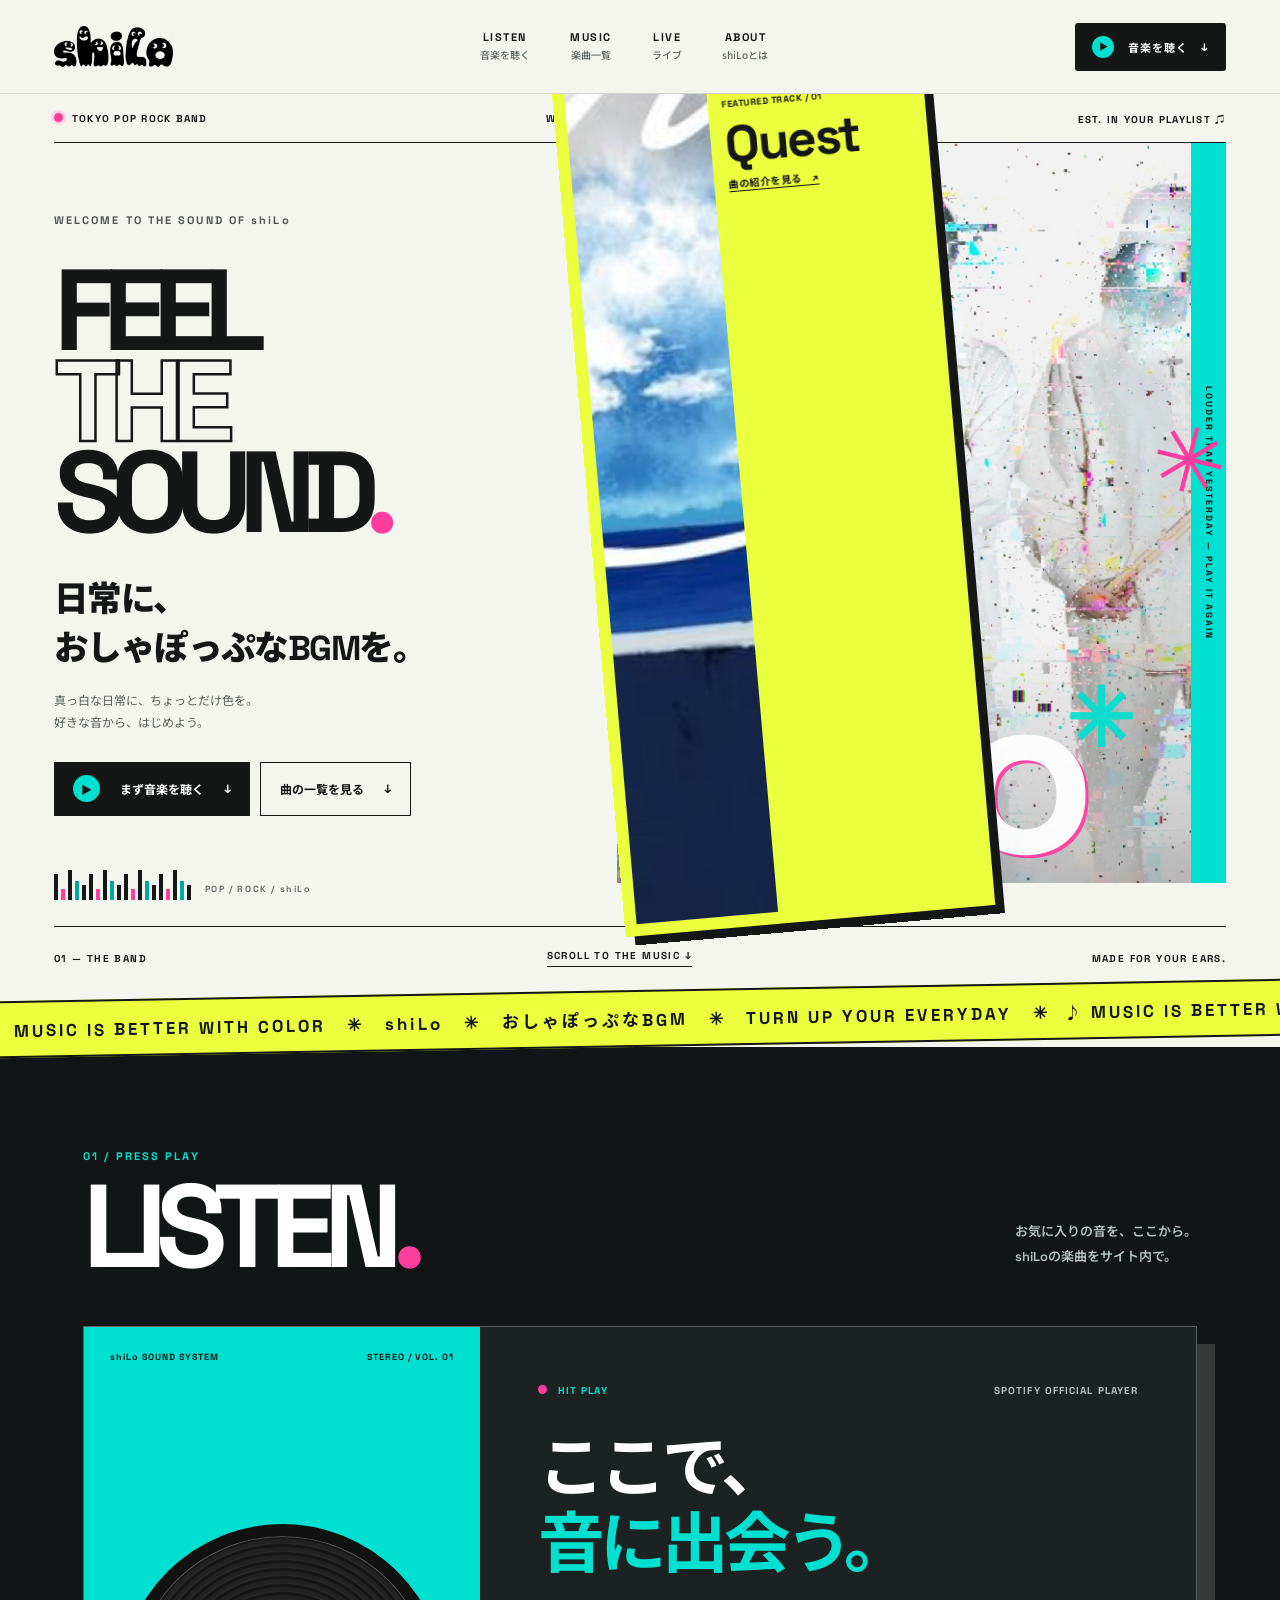
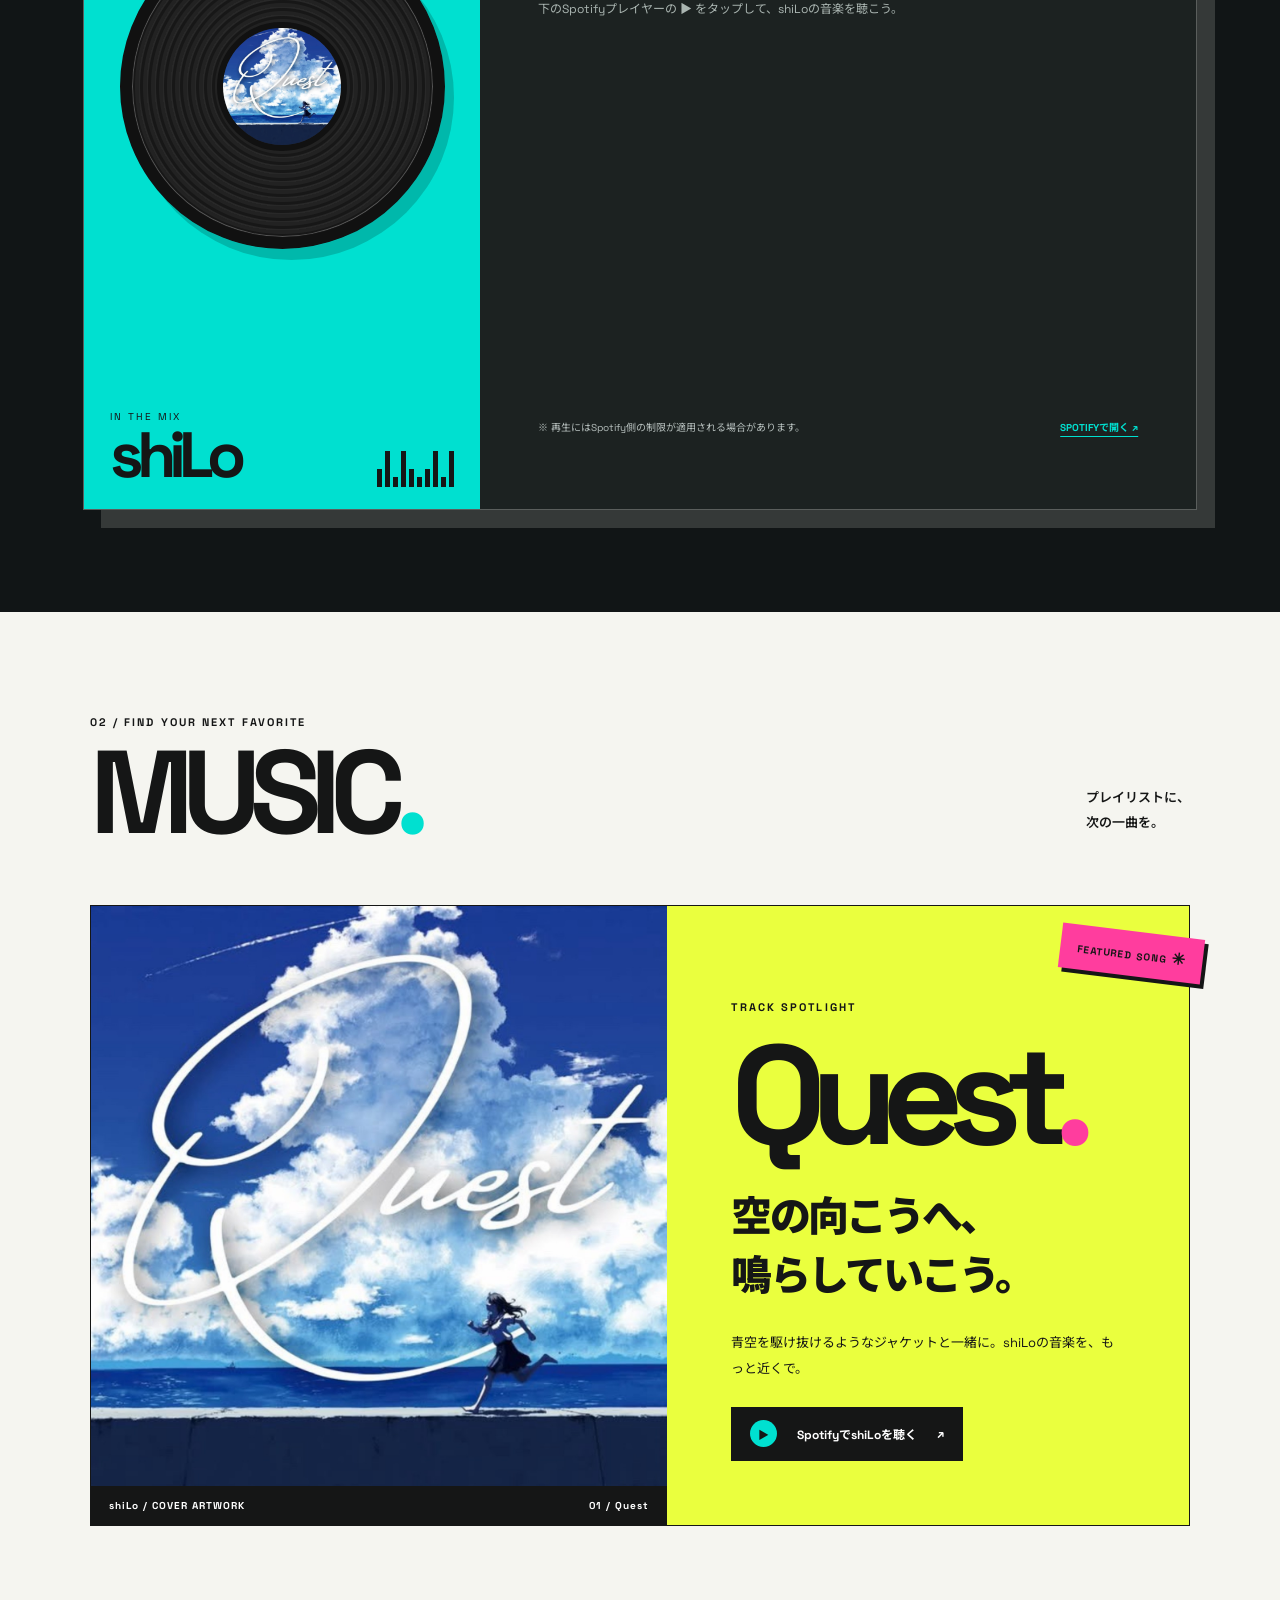
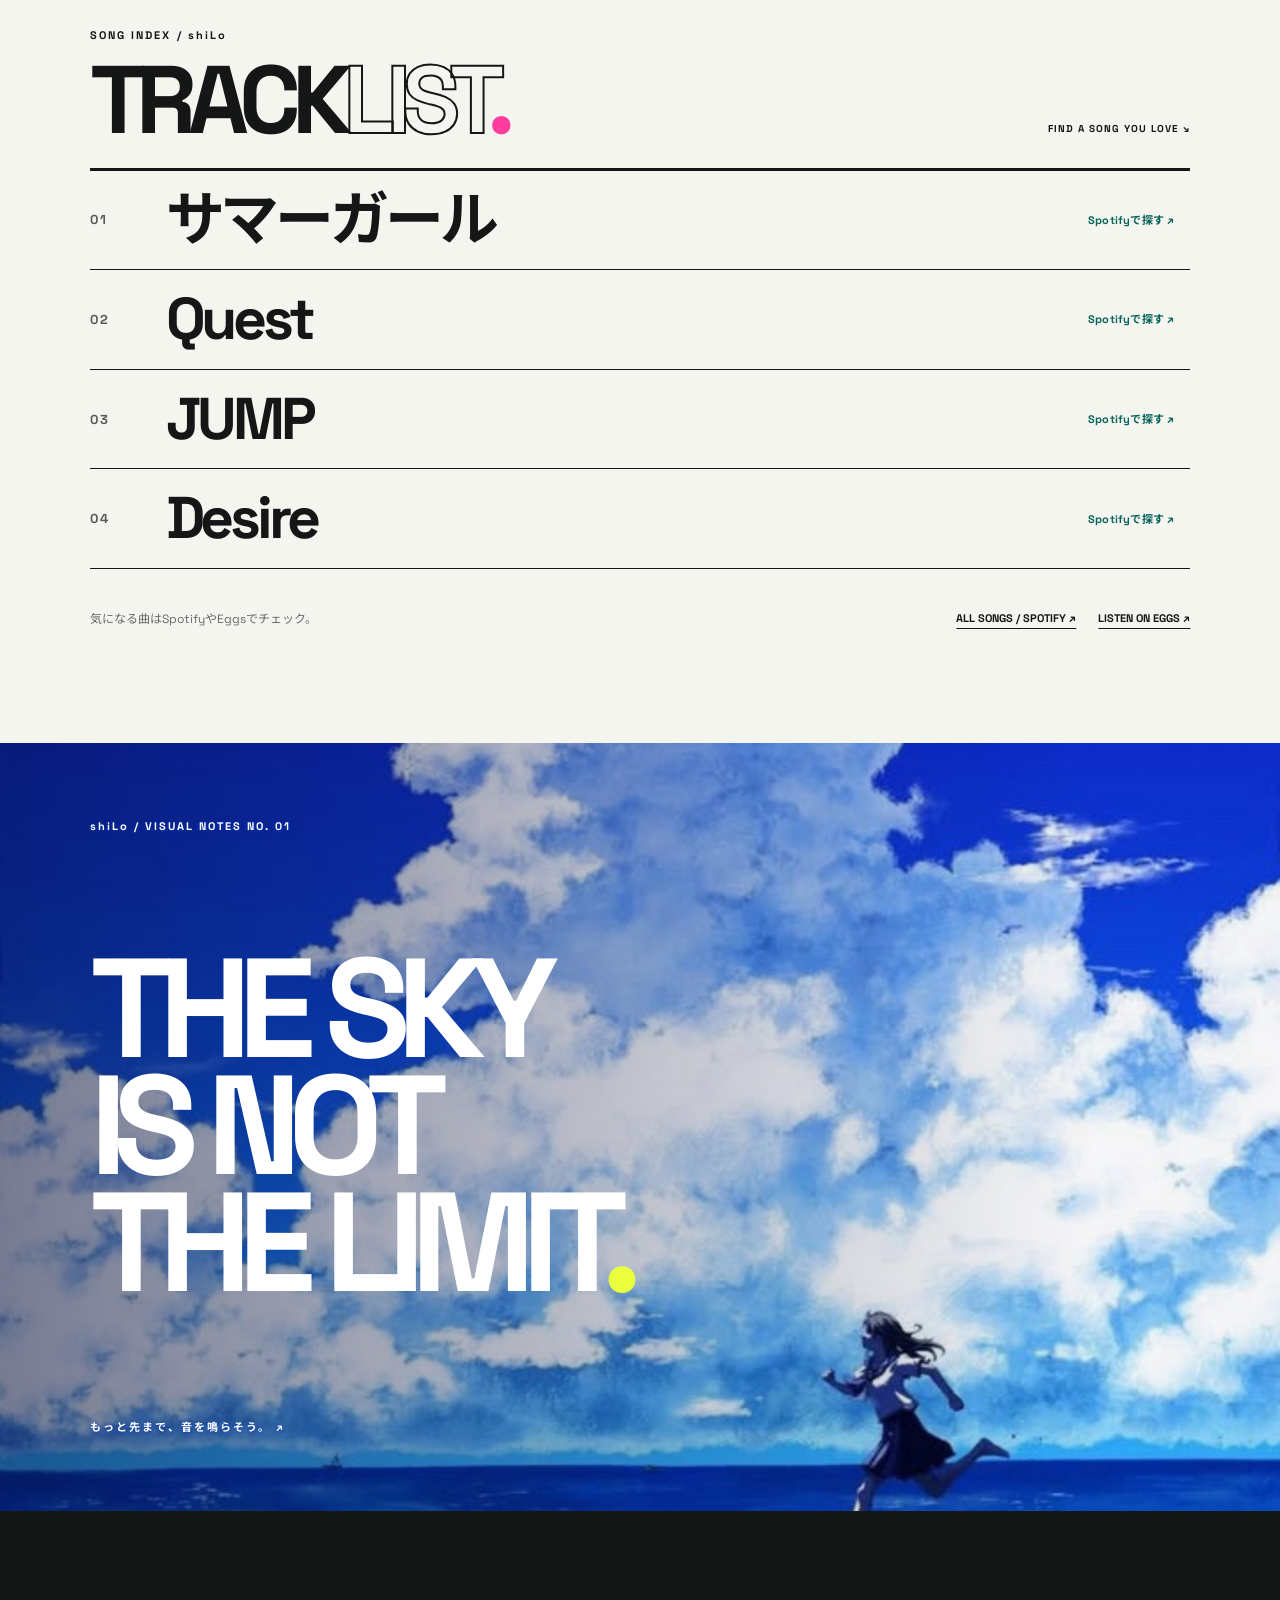
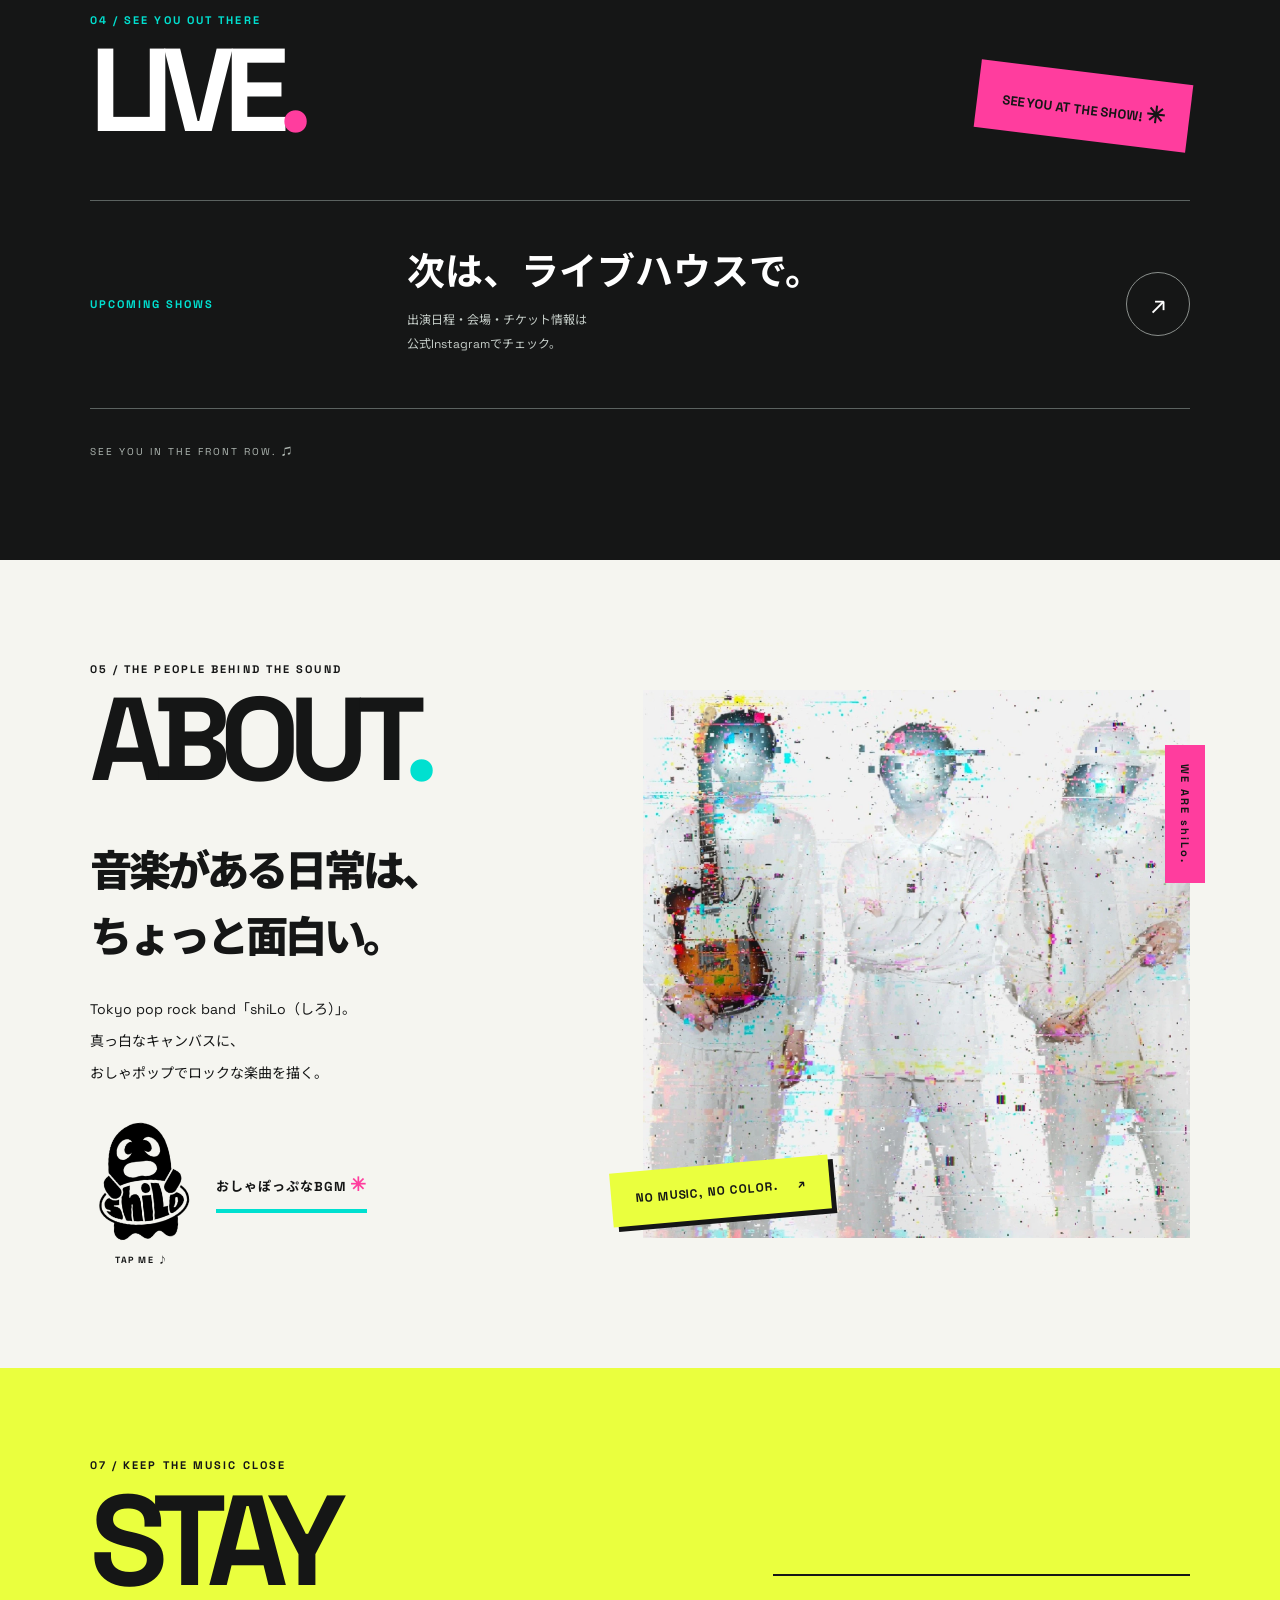
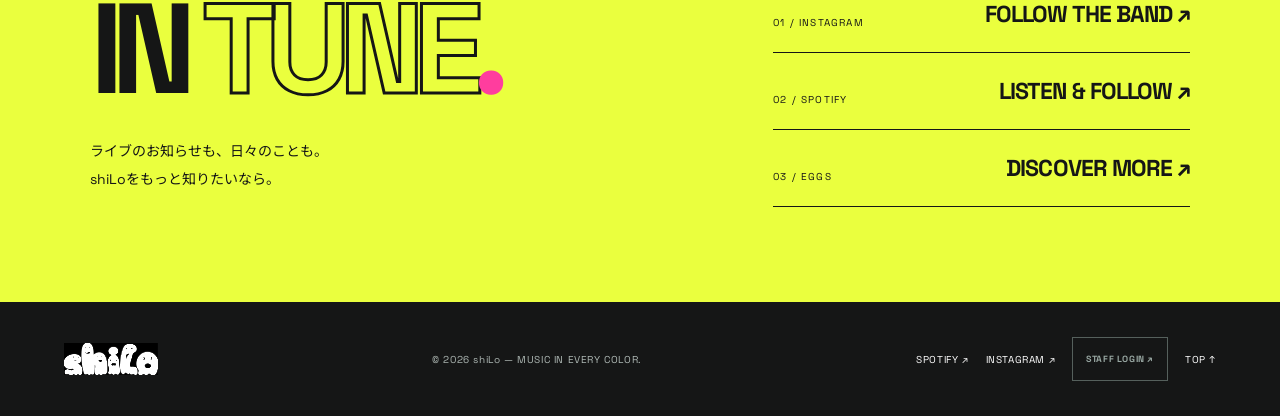
==== index.html @ 3aa1b83d "Make shiLo mobile homepage navigation clear and fix overlapping Quest card" ====
<!doctype html>
<html lang="ja">
<head>
<meta charset="utf-8">
<meta name="viewport" content="width=device-width,initial-scale=1">
<meta name="theme-color" content="#f5f5f0">
<meta name="description" content="東京発ポップロックバンド shiLo（しろ）。『Quest』をはじめとする楽曲をSpotifyで聴く。ライブ情報、バンドプロフィール。日常に、おしゃぽっぷなBGMを。">
<title>shiLo | LISTEN TO THE COLOR.</title>
<link rel="preconnect" href="https://fonts.googleapis.com">
<link rel="preconnect" href="https://fonts.gstatic.com" crossorigin>
<link rel="stylesheet" href="./style.css?v=20261013-tapfix">
<link rel="stylesheet" href="./dynamic.css">
</head>
<body>
<a class="skip" href="#main">本文へスキップ</a>
<header class="site-header" id="top">
  <a class="wordmark" href="#top" aria-label="shiLo ホーム"><img src="./assets/shilo-logo.jpg" alt="shiLo" width="1536" height="520"></a>
  <nav aria-label="メインメニュー">
    <a href="#listen"><span>LISTEN</span><small>音楽を聴く</small></a>
    <a href="#music"><span>MUSIC</span><small>楽曲一覧</small></a>
    <a href="#live"><span>LIVE</span><small>ライブ</small></a>
    <a href="#about"><span>ABOUT</span><small>shiLoとは</small></a>
  </nav>
  <a class="header-play" href="#listen" aria-label="音楽を聴くエリアへ移動"><span aria-hidden="true">▶</span><span>音楽を聴く</span><span aria-hidden="true">↓</span></a>
</header>

<main id="main">
<section class="hero" aria-labelledby="hero-title">
  <div class="hero-meta"><span><span class="signal-dot" aria-hidden="true"></span>TOKYO POP ROCK BAND</span><span>WHITE SPACE / COLORFUL SOUND</span><span>EST. IN YOUR PLAYLIST ♫</span></div>
  <div class="hero-grid">
    <div class="hero-copy">
      <p class="eyebrow">WELCOME TO THE SOUND OF shiLo</p>
      <h1 id="hero-title" class="hero-title">FEEL<br><span>THE</span><br>SOUND<span class="hot-dot">.</span></h1>
      <p class="hero-jp" id="hero-tagline">日常に、<br>おしゃぽっぷなBGMを。</p>
      <p class="hero-sub">真っ白な日常に、ちょっとだけ色を。<br>好きな音から、はじめよう。</p>
      <div class="hero-buttons">
        <a class="action action-dark" href="#listen"><span class="action-icon" aria-hidden="true">▶</span><span>まず音楽を聴く</span><span aria-hidden="true">↓</span></a>
        <a class="action action-outline" href="#music"><span>曲の一覧を見る</span><span aria-hidden="true">↓</span></a>
      </div>
      <div class="hero-eq" aria-hidden="true"><span class="eq-bars"><i></i><i></i><i></i><i></i><i></i><i></i><i></i><i></i><i></i><i></i><i></i><i></i><i></i><i></i><i></i><i></i><i></i><i></i><i></i><i></i></span><span class="eq-label">POP / ROCK / shiLo</span></div>
    </div>
    <div class="hero-visual">
      <div class="hero-portrait">
        <img src="./assets/artist.webp" alt="shiLoのアーティスト写真。白い衣装にカラフルなグリッチが重なる" fetchpriority="high">
        <div class="portrait-top" aria-hidden="true">TURN UP YOUR EVERYDAY ↗</div>
        <div class="portrait-type" aria-hidden="true">shiLo<span>✳</span></div>
      </div>
      <a class="hero-feature" href="#music" aria-label="注目曲 Quest の紹介へ">
        <img src="./assets/quest-cover.jpg" alt="" width="1536" height="1536">
        <span class="hero-feature-copy"><small>FEATURED TRACK / 01</small><strong>Quest</strong><small class="feature-action">曲の紹介を見る　↗</small></span>
      </a>
      <span class="hero-side-label" aria-hidden="true">LOUDER THAN YESTERDAY — PLAY IT AGAIN</span>
      <div class="hero-star" aria-hidden="true">✳</div>
    </div>
  </div>
  <div class="hero-footer"><span>01 — THE BAND</span><a href="#listen">SCROLL TO THE MUSIC <span aria-hidden="true">↓</span></a><span>MADE FOR YOUR EARS.</span></div>
</section>

<div class="ticker" aria-hidden="true"><div class="ticker-track"><span>♪ MUSIC IS BETTER WITH COLOR &nbsp; ✳ &nbsp; shiLo &nbsp; ✳ &nbsp; おしゃぽっぷなBGM &nbsp; ✳ &nbsp; TURN UP YOUR EVERYDAY &nbsp; ✳ &nbsp;</span><span>♪ MUSIC IS BETTER WITH COLOR &nbsp; ✳ &nbsp; shiLo &nbsp; ✳ &nbsp; おしゃぽっぷなBGM &nbsp; ✳ &nbsp; TURN UP YOUR EVERYDAY &nbsp; ✳ &nbsp;</span></div></div>

<section id="listen" class="listen-section" aria-labelledby="listen-title">
  <div class="section-lead listen-lead">
    <div><p class="eyebrow light">01 / PRESS PLAY</p><h2 id="listen-title">LISTEN<span class="pink">.</span></h2></div>
    <p>お気に入りの音を、ここから。<br>shiLoの楽曲をサイト内で。</p>
  </div>
  <div class="player-stage">
    <div class="player-deck">
      <div class="deck-top"><span>shiLo SOUND SYSTEM</span><span>STEREO / VOL. 01</span></div>
      <div class="record-wrap" aria-hidden="true"><div class="record"><div class="record-center"><img src="./assets/quest-cover.jpg" alt=""></div></div></div>
      <div class="deck-bottom"><div><small>IN THE MIX</small><strong>shiLo</strong></div><span class="sound-bars" aria-hidden="true"><i></i><i></i><i></i><i></i><i></i><i></i><i></i><i></i><i></i><i></i></span></div>
    </div>
    <div class="player-main">
      <div class="player-topline"><span class="on-air"><span aria-hidden="true"></span> HIT PLAY</span><span>SPOTIFY OFFICIAL PLAYER</span></div>
      <h3>ここで、<br><em>音に出会う。</em></h3>
      <p>下のSpotifyプレイヤーの ▶ をタップして、shiLoの音楽を聴こう。</p>
      <iframe title="shiLoの楽曲 — Spotify公式プレイヤー" src="https://open.spotify.com/embed/artist/6Cs1oVBWrpkgcyUJXxBZJs?utm_source=generator" width="100%" height="352" allow="autoplay; clipboard-write; encrypted-media; fullscreen; picture-in-picture" loading="lazy"></iframe>
      <div class="player-caption"><span>※ 再生にはSpotify側の制限が適用される場合があります。</span><a href="https://open.spotify.com/intl-ja/artist/6Cs1oVBWrpkgcyUJXxBZJs" target="_blank" rel="noopener noreferrer">SPOTIFYで開く ↗</a></div>
    </div>
  </div>
</section>

<section id="music" class="section music" aria-labelledby="music-title">
  <div class="section-lead"><div><p class="eyebrow">02 / FIND YOUR NEXT FAVORITE</p><h2 id="music-title">MUSIC<span class="cyan">.</span></h2></div><p>プレイリストに、<br>次の一曲を。</p></div>
  <div class="release-stage">
    <figure class="release-art"><img src="./assets/quest-cover.jpg" alt="Quest：青い空と入道雲、海辺を走る少女のジャケット" width="1536" height="1536" loading="lazy"><figcaption><span>shiLo / COVER ARTWORK</span><span>01 / Quest</span></figcaption></figure>
    <div class="release-copy">
      <span class="release-stamp">FEATURED SONG <span aria-hidden="true">✳</span></span>
      <p class="eyebrow">TRACK SPOTLIGHT</p>
      <h3>Quest<span>.</span></h3>
      <p class="release-line">空の向こうへ、<br>鳴らしていこう。</p>
      <p class="release-blurb">青空を駆け抜けるようなジャケットと一緒に。shiLoの音楽を、もっと近くで。</p>
      <a href="https://open.spotify.com/intl-ja/artist/6Cs1oVBWrpkgcyUJXxBZJs" class="action action-dark" target="_blank" rel="noopener noreferrer"><span class="action-icon" aria-hidden="true">▶</span> SpotifyでshiLoを聴く <span aria-hidden="true">↗</span></a>
    </div>
  </div>
  <div class="tracks-head"><div><p class="eyebrow">SONG INDEX / shiLo</p><h3>TRACK<span>LIST</span><i>.</i></h3></div><span>FIND A SONG YOU LOVE ↘</span></div>
  <ol class="track-list">
    <li><a class="track-link" href="https://open.spotify.com/search/shiLo%20%E3%82%B5%E3%83%9E%E3%83%BC%E3%82%AC%E3%83%BC%E3%83%AB" target="_blank" rel="noopener noreferrer" aria-label="SpotifyでshiLoのサマーガールを探す"><span class="track-no">01</span><strong>サマーガール</strong><span class="track-action">Spotifyで探す ↗</span></a></li>
    <li><a class="track-link" href="https://open.spotify.com/search/shiLo%20Quest" target="_blank" rel="noopener noreferrer" aria-label="SpotifyでshiLoのQuestを探す"><span class="track-no">02</span><strong>Quest</strong><span class="track-action">Spotifyで探す ↗</span></a></li>
    <li><a class="track-link" href="https://open.spotify.com/search/shiLo%20JUMP" target="_blank" rel="noopener noreferrer" aria-label="SpotifyでshiLoのJUMPを探す"><span class="track-no">03</span><strong>JUMP</strong><span class="track-action">Spotifyで探す ↗</span></a></li>
    <li><a class="track-link" href="https://open.spotify.com/search/shiLo%20Desire" target="_blank" rel="noopener noreferrer" aria-label="SpotifyでshiLoのDesireを探す"><span class="track-no">04</span><strong>Desire</strong><span class="track-action">Spotifyで探す ↗</span></a></li>
  </ol>
  <div class="track-actions"><span>気になる曲はSpotifyやEggsでチェック。</span><div><a href="https://open.spotify.com/intl-ja/artist/6Cs1oVBWrpkgcyUJXxBZJs" target="_blank" rel="noopener noreferrer">ALL SONGS / SPOTIFY ↗</a><a href="https://eggs.mu/artist/shiLo46" target="_blank" rel="noopener noreferrer">LISTEN ON EGGS ↗</a></div></div>
</section>

<section class="sky-interlude" aria-label="Questのジャケットを使ったビジュアル">
  <img src="./assets/quest-sky.jpg" alt="青空と白い雲の下、海沿いを走る少女のアートワーク" width="1536" height="1536" loading="lazy">
  <div class="sky-caption"><span>shiLo / VISUAL NOTES NO. 01</span><strong>THE SKY<br>IS NOT<br>THE LIMIT<span>.</span></strong><span>もっと先まで、音を鳴らそう。 ↗</span></div>
</section>

<section id="news-section" class="section shilo-news" hidden>
  <div class="section-lead"><div><p class="eyebrow">03 / WHAT'S NEW</p><h2>NEWS<span class="pink">.</span></h2></div><p>shiLoの最新情報。</p></div>
  <div id="news-items" class="shilo-stack"></div>
</section>

<section id="live" class="section live" aria-labelledby="live-title">
  <div class="section-lead"><div><p class="eyebrow light">04 / SEE YOU OUT THERE</p><h2 id="live-title">LIVE<span class="pink">.</span></h2></div><div class="live-sticker">SEE YOU AT THE SHOW! <span>✳</span></div></div>
  <div class="live-row" id="live-placeholder"><span class="live-label">UPCOMING SHOWS</span><div><h3>次は、ライブハウスで。</h3><p>出演日程・会場・チケット情報は<br>公式Instagramでチェック。</p></div><a class="circle-link" href="https://www.instagram.com/shilo.46/" target="_blank" rel="noopener noreferrer" aria-label="shiLoの公式Instagramでライブ情報を見る">↗</a></div>
  <div id="live-items"></div>
  <p class="live-bottom-note">SEE YOU IN THE FRONT ROW. ♫</p>
</section>

<section id="about" class="section about" aria-labelledby="about-title">
  <div class="about-copy"><p class="eyebrow">05 / THE PEOPLE BEHIND THE SOUND</p><h2 id="about-title">ABOUT<span class="cyan">.</span></h2><p class="about-lead">音楽がある日常は、<br>ちょっと面白い。</p><p id="about-text">Tokyo pop rock band「shiLo（しろ）」。<br>真っ白なキャンバスに、<br>おしゃポップでロックな楽曲を描く。</p><div class="character-signature"><div class="mascot-play"><button class="mascot-button" type="button" aria-label="shiLoのキャラクターと遊ぶ" aria-describedby="mascot-hint"><img src="./assets/shilo-character.jpg" alt="" width="1189" height="1536" loading="lazy"></button><span id="mascot-hint">TAP ME ♪</span><span class="mascot-message" role="status" aria-live="polite"></span></div><p class="concept">おしゃぽっぷなBGM <span>✳</span></p></div></div>
  <div class="about-photo"><img src="./assets/artist.webp" alt="shiLoのアーティスト写真" loading="lazy"><div class="about-photo-tag">NO MUSIC, NO COLOR. <span>↗</span></div><span class="about-photo-label">WE ARE shiLo.</span></div>
</section>

<section id="members-section" class="section shilo-members" hidden>
  <div class="section-lead"><div><p class="eyebrow">06 / THE BAND</p><h2>MEMBER<span class="cyan">.</span></h2></div><p>音をつくる、僕ら。</p></div>
  <div id="member-items" class="shilo-members-grid"></div>
</section>

<section class="contact section"><p class="eyebrow">07 / KEEP THE MUSIC CLOSE</p><div class="contact-grid"><div><h2>STAY<br>IN <em>TUNE</em><span class="pink">.</span></h2><p>ライブのお知らせも、日々のことも。<br>shiLoをもっと知りたいなら。</p></div><div class="contact-links"><a href="https://www.instagram.com/shilo.46/" target="_blank" rel="noopener noreferrer"><span>01 / INSTAGRAM</span><strong>FOLLOW THE BAND ↗</strong></a><a href="https://open.spotify.com/intl-ja/artist/6Cs1oVBWrpkgcyUJXxBZJs" target="_blank" rel="noopener noreferrer"><span>02 / SPOTIFY</span><strong>LISTEN & FOLLOW ↗</strong></a><a href="https://eggs.mu/artist/shiLo46" target="_blank" rel="noopener noreferrer"><span>03 / EGGS</span><strong>DISCOVER MORE ↗</strong></a></div></div></section>
</main>

<footer>
  <a class="wordmark" href="#top" aria-label="ページの先頭へ戻る"><img src="./assets/shilo-logo.jpg" alt="shiLo" width="1536" height="520" loading="lazy"></a>
  <span>© <span id="year">2026</span> shiLo — MUSIC IN EVERY COLOR.</span>
  <div class="footer-links"><a href="https://open.spotify.com/intl-ja/artist/6Cs1oVBWrpkgcyUJXxBZJs" target="_blank" rel="noopener noreferrer">SPOTIFY ↗</a><a href="https://www.instagram.com/shilo.46/" target="_blank" rel="noopener noreferrer">INSTAGRAM ↗</a><a class="staff-entry" href="./admin/" aria-label="shiLo 管理者ログイン">STAFF LOGIN ↗</a><a href="#top">TOP ↑</a></div>
</footer>
<script src="./play.js" defer></script>
<script src="./content.js" defer></script>
</body></html>
---- style.css ----
@import url('https://fonts.googleapis.com/css2?family=Noto+Sans+JP:wght@400;500;600;700;900&family=Space+Grotesk:wght@400;500;600;700&display=swap');
:root{--paper:#f5f5f0;--ink:#151616;--pink:#ff3d9e;--cyan:#00e0d0;--acid:#eaff3e;--grey:#616664;--dark:#111516}
*{box-sizing:border-box}
html{scroll-behavior:smooth;scroll-padding-top:24px}
body{margin:0;background:var(--paper);color:var(--ink);font-family:'Space Grotesk','Noto Sans JP',sans-serif;overflow-x:hidden;-webkit-font-smoothing:antialiased}
a{color:inherit;text-decoration:none}a:focus-visible,button:focus-visible{outline:3px solid #008f82;outline-offset:4px}
button{font:inherit;-webkit-tap-highlight-color:transparent}a{-webkit-tap-highlight-color:transparent}
button,a{touch-action:manipulation}
img{max-width:100%}
.skip{position:absolute;top:-150px;left:16px;background:#fff;padding:15px;z-index:100}.skip:focus{top:8px}
.wordmark{display:inline-flex;align-items:center;flex-shrink:0}
.wordmark img{width:119px;height:auto;display:block;mix-blend-mode:multiply}
.site-header{display:grid;grid-template-columns:auto 1fr auto;align-items:center;gap:28px;padding:18px 4.2%;min-height:91px;border-bottom:1px solid #d4d6d0;background:var(--paper);position:relative;z-index:8}
.site-header nav{display:flex;justify-content:center;gap:clamp(18px,3vw,50px);font-size:11px;letter-spacing:1.5px;font-weight:700}
.site-header nav a{padding:12px 1px;border-bottom:2px solid transparent;transition:border-color .2s}.site-header nav a:hover{border-color:var(--pink)}
.header-play{background:var(--ink);color:#fff;min-height:48px;padding:0 17px;display:inline-flex;align-items:center;gap:14px;font-size:11px;font-weight:700;letter-spacing:.8px}
.header-play>span:first-child{background:var(--cyan);color:var(--ink);border-radius:50%;width:22px;height:22px;display:grid;place-items:center;font-size:9px}
.header-play:hover{background:#333}
.eyebrow{margin:0 0 15px;font-size:11px;letter-spacing:2.1px;font-weight:700}
.eyebrow.light{color:var(--cyan)}
h2{font-size:clamp(58px,9.2vw,142px);letter-spacing:-.095em;line-height:.83;font-weight:700;margin:0}
.pink{color:var(--pink)}.cyan{color:var(--cyan)}.yellow{color:var(--acid)}
.section{padding:clamp(70px,8vw,150px) 7%}
.section-lead{display:flex;justify-content:space-between;align-items:end;gap:25px;margin-bottom:clamp(42px,5vw,75px)}
.section-lead>p{font-size:13px;line-height:1.95;margin:0 0 6px;font-weight:600}
.hero{padding:0 4.2%;overflow:hidden}
.hero-meta{height:48px;display:flex;align-items:center;justify-content:space-between;gap:20px;font-size:10px;font-weight:700;letter-spacing:1.25px;white-space:nowrap}
.signal-dot{background:var(--pink);display:inline-block;width:9px;height:9px;border-radius:50%;margin-right:9px;box-shadow:0 0 0 3px #ffd4e8}
.hero-grid{display:grid;grid-template-columns:1fr 1.08fr;min-height:650px;border-top:1px solid var(--ink);border-bottom:1px solid var(--ink)}
.hero-copy{padding:clamp(48px,5.5vw,96px) 4vw 26px 0;display:flex;flex-direction:column;align-items:start;justify-content:center;min-width:0;position:relative}
.hero-copy .eyebrow{color:#525653;margin-bottom:clamp(17px,3vw,38px)}
.hero-title{font-size:clamp(78px,9vw,169px);letter-spacing:-.115em;line-height:.79;margin:0 0 37px;font-weight:700;white-space:nowrap;position:relative;z-index:2}
.hero-title>span:not(.hot-dot){color:transparent;-webkit-text-stroke:2.5px var(--ink)}
.hero-title .hot-dot{color:var(--pink);-webkit-text-stroke:0}
.hero-jp{font-size:clamp(22px,2.7vw,37px);font-weight:900;line-height:1.4;letter-spacing:-.045em;margin:0 0 18px}
.hero-sub{font-size:12px;line-height:1.85;margin:0 0 27px;color:#585e59}
.hero-buttons{display:flex;gap:10px;flex-wrap:wrap}
.action{display:inline-flex;gap:20px;align-items:center;justify-content:space-between;min-height:54px;padding:13px 19px;font-size:12px;font-weight:700;transition:transform .2s,background .2s;white-space:nowrap}
.action:hover{transform:translateY(-3px)}
.action-dark{background:var(--ink);color:white}
.action-dark:hover{background:#363a39}
.action-outline{border:1px solid var(--ink)}
.action-outline:hover{background:var(--acid)}
.action-icon{background:var(--cyan);color:var(--ink);border-radius:50%;height:27px;width:27px;display:grid;place-items:center;font-size:11px}
.hero-eq{display:flex;align-items:end;gap:14px;margin-top:clamp(28px,4vw,60px)}
.eq-bars{display:flex;align-items:end;height:33px;gap:3px}
.eq-bars i{display:block;width:4px;height:20%;background:var(--ink);animation:eq-vary 1.2s ease-in-out infinite alternate}
.eq-bars i:nth-child(5n+1){height:78%;animation-duration:.8s}
.eq-bars i:nth-child(5n+2){height:32%;animation-duration:1.6s;background:var(--pink)}
.eq-bars i:nth-child(5n+3){height:90%;animation-duration:1.05s}
.eq-bars i:nth-child(5n+4){height:56%;animation-duration:1.35s;background:#00a99b}
.eq-bars i:nth-child(5n){height:45%;animation-duration:.95s}
.eq-label{font-size:9px;font-weight:700;letter-spacing:1.6px;padding-bottom:5px;color:#6c7270}
@keyframes eq-vary{from{transform:scaleY(.5);transform-origin:bottom}to{transform:scaleY(1);transform-origin:bottom}}
.hero-visual{position:relative;min-width:0;padding:0 35px 43px 0}
.hero-portrait{position:relative;width:100%;height:100%;min-height:620px;overflow:hidden;background:#dfdfdf}
.hero-portrait>img{display:block;width:100%;height:100%;object-fit:cover;object-position:center 38%;filter:saturate(1.05);transition:transform .7s ease}
.hero-portrait:hover>img{transform:scale(1.035)}
.hero-portrait:after{content:'';position:absolute;inset:auto 0 0;height:33%;background:linear-gradient(transparent,rgba(0,0,0,.2));pointer-events:none}
.portrait-top{position:absolute;z-index:2;top:23px;left:24px;background:var(--acid);padding:10px 13px;font-size:10px;letter-spacing:1.1px;font-weight:700;transform:rotate(-3deg)}
.portrait-type{position:absolute;z-index:2;left:3%;right:2%;bottom:4%;color:#fff;font-size:clamp(115px,18vw,320px);font-weight:700;letter-spacing:-.14em;line-height:.7;text-shadow:3px 3px var(--pink);white-space:nowrap;opacity:.92;pointer-events:none}
.portrait-type span{font-size:.35em;vertical-align:top;color:var(--cyan);margin-left:.03em;text-shadow:none}
.hero-feature{position:absolute;z-index:3;left:-60px;bottom:2px;width:clamp(230px,29vw,390px);display:flex;align-items:center;gap:14px;padding:12px;background:var(--acid);box-shadow:9px 9px 0 var(--ink);transform:rotate(-5deg);transition:transform .25s}
.hero-feature:hover{transform:rotate(0) translateY(-7px)}
.hero-feature>img{width:41%;aspect-ratio:1;object-fit:cover;flex-shrink:0;display:block}
.hero-feature-copy{display:flex;flex-direction:column;gap:9px;min-width:0}.hero-feature-copy small{font-size:9px;font-weight:700;letter-spacing:.5px;line-height:1.2}
.hero-feature-copy strong{font-size:clamp(31px,4vw,55px);line-height:1;letter-spacing:-.05em}
.hero-side-label{position:absolute;right:0;top:0;bottom:43px;width:35px;display:flex;justify-content:center;align-items:center;writing-mode:vertical-rl;background:var(--cyan);font-size:9px;letter-spacing:2px;font-weight:700}
.hero-star{position:absolute;z-index:3;top:35%;right:0;font-size:clamp(58px,7vw,105px);color:var(--pink);line-height:1;transform:rotate(14deg);pointer-events:none}
.hero-footer{display:flex;align-items:center;justify-content:space-between;gap:16px;min-height:63px;font-size:10px;font-weight:700;letter-spacing:1.4px}
.hero-footer>a{border-bottom:1px solid currentColor;padding-bottom:4px}
.ticker{overflow:hidden;background:var(--acid);border-block:2px solid var(--ink);padding:14px 0;transform:rotate(-1deg);width:102%;margin:0 -1% 0}
.ticker-track{display:flex;min-width:max-content;animation:marquee 30s linear infinite;font-size:17px;letter-spacing:3px;font-weight:700;white-space:nowrap}
@keyframes marquee{to{transform:translateX(-50%)}}
.listen-section{background:var(--dark);color:#fff;padding:clamp(75px,8vw,130px) 6.5% clamp(80px,8vw,140px)}
.listen-lead{margin-bottom:50px}
.listen-lead>p{color:#b6c2be}
.player-stage{display:grid;grid-template-columns:minmax(255px,.83fr) minmax(0,1.5fr);border:1px solid #5a5e5c;box-shadow:18px 18px 0 #353938}
.player-deck{background:var(--cyan);color:var(--ink);padding:24px 26px 22px;display:flex;flex-direction:column;justify-content:space-between;min-width:0;overflow:hidden}
.deck-top{display:flex;justify-content:space-between;gap:15px;font-size:9px;letter-spacing:1px;font-weight:700}
.record-wrap{display:grid;place-items:center;padding:30px 0;min-height:280px}
.record{width:min(100%,325px);aspect-ratio:1;border-radius:50%;background:repeating-radial-gradient(circle,#222 0 3px,#171717 4px 6px,#282828 7px 8px);border:12px solid #111;box-shadow:9px 11px 0 rgba(0,0,0,.18),inset 0 0 0 1px #555;display:grid;place-items:center;animation:spin 16s linear infinite}
.record-center{width:43%;aspect-ratio:1;border-radius:50%;border:6px solid #111;overflow:hidden}
.record-center img{width:100%;height:100%;object-fit:cover}
@keyframes spin{to{transform:rotate(360deg)}}
.deck-bottom{display:flex;justify-content:space-between;align-items:end;gap:15px}
.deck-bottom>div{display:flex;flex-direction:column}.deck-bottom small{font-size:10px;letter-spacing:2px}.deck-bottom strong{font-size:clamp(38px,5vw,74px);line-height:1;letter-spacing:-.11em}
.sound-bars{height:40px;display:flex;gap:3px;align-items:end}
.sound-bars i{display:block;width:5px;background:var(--ink);height:45%;animation:eq-vary .8s ease-in-out infinite alternate;transform-origin:bottom}
.sound-bars i:nth-child(2n){height:90%;animation-duration:1.4s}.sound-bars i:nth-child(3n){height:25%;animation-duration:.6s}
.player-main{padding:clamp(23px,4.5vw,65px);min-width:0;display:flex;flex-direction:column;justify-content:center;background:#1c2221}
.player-topline{display:flex;align-items:center;justify-content:space-between;gap:10px;color:#b8c1be;letter-spacing:1.1px;font-size:10px;font-weight:700}
.on-air{color:var(--cyan)}.on-air span{background:var(--pink);display:inline-block;border-radius:50%;height:9px;width:9px;margin-right:7px}
.player-main h3{font-size:clamp(37px,5.2vw,73px);line-height:1.14;letter-spacing:-.075em;margin:34px 0 14px}
.player-main h3 em{font-style:normal;color:var(--cyan)}
.player-main>p{font-size:12px;line-height:2;color:#aab5b1;margin:0 0 30px}
.player-main iframe{display:block;width:100%;height:352px;border:0;border-radius:11px;max-width:100%}
.player-caption{display:flex;justify-content:space-between;gap:20px;margin-top:16px;font-size:10px;line-height:1.8;color:#b7c0be;flex-wrap:wrap}
.player-caption a{color:var(--cyan);font-weight:700;text-decoration:underline;text-underline-offset:5px;min-height:32px}
.music{background:var(--paper)}
.release-stage{display:grid;grid-template-columns:1.05fr .95fr;align-items:stretch;border:1px solid var(--ink);min-height:570px}
.release-art{margin:0;position:relative;background:#0738b6;min-width:0;display:flex;flex-direction:column;justify-content:center}
.release-art>img{width:100%;height:100%;max-height:780px;object-fit:cover;display:block}
.release-art figcaption{position:absolute;bottom:0;left:0;right:0;background:var(--ink);color:white;display:flex;justify-content:space-between;gap:12px;font-size:10px;letter-spacing:1px;font-weight:700;padding:13px 18px}
.release-copy{background:var(--acid);padding:clamp(26px,5vw,76px);display:flex;flex-direction:column;justify-content:center;align-items:start;position:relative}
.release-stamp{background:var(--pink);transform:rotate(7deg);font-size:10px;font-weight:700;letter-spacing:1px;padding:12px 17px;position:absolute;top:25px;right:-14px;box-shadow:4px 4px 0 var(--ink)}
.release-stamp span{font-size:16px}
.release-copy>.eyebrow{margin-top:30px}
.release-copy h3{font-size:clamp(85px,11vw,180px);letter-spacing:-.11em;margin:0 0 25px;line-height:.95}
.release-copy h3 span{color:var(--pink)}
.release-line{font-size:clamp(27px,3.2vw,43px);font-weight:900;line-height:1.45;letter-spacing:-.07em;margin:0 0 23px}
.release-blurb{font-size:13px;line-height:2;margin:0 0 25px}
.tracks-head{display:flex;justify-content:space-between;align-items:end;gap:20px;margin:clamp(80px,8vw,140px) 0 24px}
.tracks-head h3{font-size:clamp(50px,7.5vw,105px);line-height:.9;letter-spacing:-.095em;margin:0}
.tracks-head h3 span{color:transparent;-webkit-text-stroke:2px var(--ink)}
.tracks-head h3 i{color:var(--pink);font-style:normal}
.tracks-head>span{font-size:10px;letter-spacing:1px;font-weight:700;padding-bottom:9px}
.track-list{list-style:none;padding:0;margin:0;border-top:3px solid var(--ink)}
.track-list li{display:grid;grid-template-columns:70px minmax(0,1fr) 200px 40px;align-items:center;gap:20px;padding:18px 18px 18px 0;min-height:100px;border-bottom:1px solid var(--ink);transition:background .25s,padding-left .25s}
.track-list li:hover{background:#e6ece8;padding-left:15px}
.track-no{font-size:13px;font-weight:700;letter-spacing:2px;color:#555b58}
.track-list strong{font-size:clamp(32px,4.6vw,67px);letter-spacing:-.07em;line-height:1.2;overflow-wrap:anywhere}
.track-type{font-size:11px;letter-spacing:1px;font-weight:700;color:#5e6763}
.track-symbol{font-size:29px;text-align:center}
.track-actions{display:flex;justify-content:space-between;align-items:center;gap:25px;margin-top:27px}
.track-actions>span{font-size:12px;color:#676b67}
.track-actions>div{display:flex;gap:22px;flex-wrap:wrap}
.track-actions a{font-weight:700;text-decoration:underline;text-underline-offset:6px;font-size:11px;min-height:44px;display:flex;align-items:center}
.sky-interlude{position:relative;overflow:hidden;background:#0738b6;min-height:520px;max-height:780px}
.sky-interlude>img{width:100%;height:clamp(540px,60vw,810px);object-fit:cover;object-position:center 45%;display:block}
.sky-interlude:after{content:'';position:absolute;inset:0;background:linear-gradient(90deg,rgba(4,13,56,.54),rgba(2,22,77,.04) 85%);pointer-events:none}
.sky-caption{position:absolute;z-index:2;inset:0;padding:6% 7%;display:flex;flex-direction:column;justify-content:space-between;align-items:start;color:white}
.sky-caption>span{font-size:11px;letter-spacing:2px;font-weight:700;text-shadow:0 1px 4px #0738b6}
.sky-caption>strong{font-size:clamp(55px,11vw,172px);letter-spacing:-.095em;line-height:.83}
.sky-caption>strong span{color:var(--acid)}
.shilo-news{background:#fff}
.live{background:var(--ink);color:#fff}
.live .section-lead{margin-bottom:60px}
.live-sticker{background:var(--pink);color:var(--ink);font-size:13px;font-weight:700;padding:19px 25px;transform:rotate(7deg)}
.live-sticker span{font-size:23px}
.live-row{border-top:1px solid #5b6260;border-bottom:1px solid #5b6260;display:grid;grid-template-columns:1fr 2.4fr auto;gap:30px;align-items:center;padding:40px 0}
.live-label{font-size:11px;letter-spacing:2px;color:var(--cyan);font-weight:700}
.live-row h3{font-size:clamp(23px,3vw,38px);margin:0 0 12px}
.live-row p{font-size:12px;line-height:2;color:#c7cfca}
.circle-link{border:1px solid #8a8f8c;width:64px;height:64px;border-radius:50%;display:grid;place-items:center;font-size:25px}
.circle-link:hover{background:var(--cyan);color:var(--ink)}
.live-bottom-note{font-size:10px;letter-spacing:2px;color:#aeb6b1;margin:34px 0 0}
.about{display:grid;grid-template-columns:.93fr 1.07fr;align-items:center;gap:7%}
.about-copy .eyebrow{max-width:300px}
.about-copy h2{margin-bottom:50px}
.about-lead{font-size:clamp(26px,3.3vw,47px)!important;font-weight:900;line-height:1.55!important;letter-spacing:-.07em;margin:0 0 23px}
#about-text{font-size:14px;line-height:2.3;margin:0 0 26px;white-space:pre-line}
.about-photo{position:relative;min-width:0}
.about-photo>img{display:block;width:100%;height:auto;max-height:800px;object-fit:cover}
.about-photo-tag{position:absolute;bottom:20px;left:-32px;background:var(--acid);padding:19px 24px;transform:rotate(-5deg);font-weight:700;letter-spacing:1px;font-size:12px;box-shadow:5px 5px 0 var(--ink)}
.about-photo-tag span{margin-left:15px}
.about-photo-label{position:absolute;right:-15px;top:10%;writing-mode:vertical-rl;background:var(--pink);padding:19px 13px;font-size:11px;font-weight:700;letter-spacing:2px}
.character-signature{display:flex;align-items:center;gap:22px;margin-top:22px}
.concept{font-size:13px;font-weight:700;letter-spacing:1px;line-height:1.7;border-bottom:4px solid var(--cyan);padding-bottom:8px}
.concept span{color:var(--pink);font-size:19px}
.mascot-play{position:relative;flex-shrink:0;text-align:center}
.mascot-button{display:block;position:relative;padding:7px;background:transparent;border:0;border-radius:18px;cursor:pointer;color:inherit}
.mascot-button img{display:block;width:90px;height:auto;mix-blend-mode:multiply;transform:rotate(-6deg);transition:transform .25s}
.mascot-play>span:first-of-type{display:block;font-size:9px;font-weight:700;letter-spacing:1.5px;margin-top:7px}
.mascot-message{position:absolute;bottom:calc(100% + 12px);left:0;min-width:170px;max-width:220px;background:var(--acid);border-radius:14px 14px 14px 0;font-size:12px;font-weight:700;line-height:1.7;padding:12px 16px;pointer-events:none;opacity:0;transition:opacity .2s;z-index:2}
.mascot-message.visible{opacity:1}
.mascot-button.is-playing img{animation:mascot-hop .55s ease both}
.note-spark{position:absolute;left:50%;top:40%;font-size:25px;pointer-events:none;animation:note-pop .85s ease-out forwards;z-index:3;line-height:1}
@keyframes mascot-hop{0%,100%{transform:rotate(-6deg) translateY(0)}35%{transform:rotate(10deg) translateY(-12px)}65%{transform:rotate(-12deg) translateY(-4px)}}
@keyframes note-pop{0%{opacity:0;transform:translate(-50%,0) scale(.5)}15%{opacity:1}100%{opacity:0;transform:translate(var(--dx),-95px) rotate(var(--tilt)) scale(1.15)}}
.mascot-button:hover img{transform:rotate(6deg) translateY(-4px)}
.shilo-members{background:#eaf4ee}
.contact{background:var(--acid);padding-top:90px;padding-bottom:95px}
.contact-grid{display:grid;grid-template-columns:1.4fr 1fr;gap:9%;align-items:end}
.contact h2{font-size:clamp(68px,10vw,155px);line-height:.84}
.contact h2 em{font-style:normal;color:transparent;-webkit-text-stroke:3px var(--ink)}
.contact-grid p{font-size:14px;line-height:2;margin-top:35px}
.contact-links{border-top:2px solid var(--ink)}
.contact-links a{border-bottom:1px solid var(--ink);padding:23px 0;display:flex;justify-content:space-between;gap:20px;align-items:end}
.contact-links a>span{font-size:10px;letter-spacing:1.2px}
.contact-links strong{font-size:clamp(13px,1.8vw,24px);letter-spacing:-.04em;text-align:right}
.contact-links a:hover{padding-left:8px}
footer{background:var(--ink);color:#fff;display:flex;align-items:center;justify-content:space-between;gap:24px;padding:35px 5%;font-size:10px;letter-spacing:.6px}
footer .wordmark img{width:94px;mix-blend-mode:normal;filter:invert(1) grayscale(1) brightness(3)}
footer>span{color:#aeb8b4}
.footer-links{display:flex;gap:17px;flex-wrap:wrap;align-items:center}
.footer-links>a{min-height:40px;display:flex;align-items:center}
.footer-links>a:not(.staff-entry):hover{color:var(--cyan)}
footer .staff-entry{background:transparent!important;color:#98a7a2!important;transform:none!important;border:1px solid #55605c;padding:7px 10px;font-size:9px}
footer .staff-entry:hover{color:var(--acid)!important;border-color:var(--acid)}
@media(min-width:1700px){body{max-width:1900px;margin:auto}.hero-title{font-size:165px}}
@media(max-width:1200px){.hero-title{font-size:clamp(75px,9.5vw,125px)}.hero-feature{left:-50px;width:280px}.hero-portrait{min-height:570px}.hero-visual{padding-bottom:45px}.release-stage{min-height:510px}}
@media(max-width:950px){
.site-header{grid-template-columns:auto 1fr;gap:16px;padding:18px 5%}
.site-header nav{grid-column:1/-1;grid-row:2;justify-content:space-between;gap:16px;max-width:600px;width:100%;margin:auto}
.header-play{justify-self:end;grid-column:2;grid-row:1}.site-header .wordmark{grid-column:1;grid-row:1}
.hero-grid{grid-template-columns:1fr;min-height:0}
.hero-copy{padding:65px 2% 55px}
.hero-title{font-size:clamp(90px,15vw,147px)}
.hero-visual{padding:0 28px 63px 45px;min-height:540px}
.hero-portrait{height:540px;min-height:0}
.hero-portrait>img{object-position:center 30%}
.portrait-type{font-size:clamp(100px,25vw,230px)}
.hero-feature{left:0;width:300px}
.hero-side-label{right:0;bottom:63px;width:28px}
.player-stage{grid-template-columns:1fr}
.player-deck{display:grid;grid-template-columns:1fr 220px 1fr;align-items:center;gap:16px;padding:18px}
.deck-top,.deck-bottom{flex-direction:column;align-items:start;gap:15px}
.deck-top{justify-content:start}
.record-wrap{min-height:0;padding:0}.record{width:200px}
.player-main{padding:40px}
.release-stage{grid-template-columns:1fr 1fr;min-height:0}.release-copy{padding:35px}.release-copy h3{font-size:clamp(75px,9vw,110px)}.release-line{font-size:28px}
.about{grid-template-columns:1fr 1fr;gap:5%}
.track-list li{grid-template-columns:55px minmax(0,1fr) 130px 28px}
}
@media(max-width:700px){
.site-header{padding:12px 5%;min-height:0}
.wordmark img{width:100px}
.site-header nav{gap:12px;font-size:10px;letter-spacing:1px}
.site-header nav a{min-height:40px;display:flex;align-items:center;padding:6px 0}
.header-play{min-height:42px;padding:0 12px;gap:9px;font-size:10px}
.header-play span:nth-child(2){display:none}
.hero{padding:0 5%}
.hero-meta{height:42px;font-size:8px;letter-spacing:1px}
.hero-meta span:nth-child(2),.hero-meta span:nth-child(3){display:none}
.hero-copy{padding:45px 0 43px}
.hero-copy .eyebrow{font-size:9px;letter-spacing:1.2px}
.hero-title{font-size:clamp(72px,17.5vw,112px);margin-bottom:27px}
.hero-title>span:not(.hot-dot){-webkit-text-stroke:1.8px var(--ink)}
.hero-jp{font-size:clamp(23px,6vw,32px)}
.hero-sub{font-size:11px;margin-bottom:23px}
.hero-buttons{width:100%;flex-direction:column;gap:9px}
.hero-buttons .action{width:100%;min-height:53px}
.hero-eq{margin-top:29px}
.hero-visual{padding:0 15px 48px 22px;min-height:0}
.hero-portrait{height:auto;aspect-ratio:4/4.6;min-height:0}
.hero-portrait>img{object-position:center 35%}
.portrait-type{font-size:25vw;bottom:6%;left:2%}
.portrait-top{top:12px;left:12px;font-size:8px;padding:8px 9px}
.hero-feature{left:-14px;bottom:4px;width:min(67%,255px);gap:9px;padding:8px;box-shadow:5px 5px 0 var(--ink)}
.hero-feature-copy{gap:5px}
.hero-feature-copy small{font-size:7px;letter-spacing:0}
.hero-feature-copy strong{font-size:clamp(26px,7vw,45px)}
.hero-side-label{width:15px;bottom:48px;font-size:7px;letter-spacing:1px}
.hero-star{top:37%;right:1px;font-size:46px}
.hero-footer{font-size:8px;letter-spacing:.8px;min-height:51px}
.hero-footer>span:last-child{display:none}
.ticker{padding:10px 0}.ticker-track{font-size:12px;letter-spacing:1.7px}
.section,.listen-section{padding:76px 6%}
.section-lead{align-items:start;flex-direction:column;gap:17px;margin-bottom:35px}
.section-lead>p{font-size:11px}
.eyebrow{font-size:9px;letter-spacing:1.6px}
h2{font-size:clamp(66px,15vw,110px)}
.player-stage{box-shadow:8px 9px 0 #353938}
.player-deck{grid-template-columns:1fr 150px 1fr;padding:12px;gap:7px}
.deck-top{font-size:7px;letter-spacing:0;gap:6px}
.deck-top span:last-child{display:none}
.record{width:146px;border-width:7px}
.record-center{border-width:3px}
.deck-bottom{gap:3px}
.deck-bottom small{font-size:7px;letter-spacing:0}
.deck-bottom strong{font-size:28px}
.sound-bars{height:20px;gap:2px}.sound-bars i{width:3px}
.player-main{padding:24px 16px 20px}
.player-topline{font-size:8px;letter-spacing:.3px}
.player-main h3{font-size:clamp(37px,9vw,58px);margin:25px 0 12px}
.player-main>p{font-size:11px;margin-bottom:20px}
.player-main iframe{height:352px}
.player-caption{gap:8px}
.release-stage{grid-template-columns:1fr}
.release-art>img{aspect-ratio:1;object-fit:cover}
.release-copy{padding:55px 22px 31px}
.release-stamp{right:-5px;top:16px;font-size:9px;padding:10px}
.release-copy>.eyebrow{margin-top:0}
.release-copy h3{font-size:clamp(80px,20vw,136px);margin-bottom:20px}
.release-line{font-size:30px}.release-blurb{font-size:12px}
.release-copy>.action{width:100%;font-size:11px}
.tracks-head{margin:78px 0 20px;align-items:start;flex-direction:column;gap:12px}
.tracks-head h3{font-size:clamp(47px,12vw,81px)}
.tracks-head>span{font-size:9px}
.track-list li{grid-template-columns:32px minmax(0,1fr) 25px;gap:10px;min-height:85px;padding:13px 3px}
.track-list li:hover{padding-left:5px}
.track-list strong{font-size:clamp(30px,8vw,48px)}
.track-no{font-size:10px}
.track-type{display:none}
.track-symbol{font-size:21px}
.track-actions{align-items:start;flex-direction:column;gap:13px;margin-top:21px}.track-actions>div{gap:20px}.track-actions a{font-size:10px}
.sky-interlude{min-height:480px}
.sky-interlude>img{height:520px;object-position:54% center}
.sky-caption{padding:9% 6%}
.sky-caption>span{font-size:9px;letter-spacing:1px}
.sky-caption>strong{font-size:clamp(55px,13vw,110px)}
.live .section-lead{margin-bottom:45px}.live-sticker{font-size:10px;padding:10px 13px;align-self:flex-end}
.live-row{grid-template-columns:1fr auto;gap:15px}
.live-label{grid-column:1/-1}
.live-row h3{font-size:23px}.live-row p{font-size:11px}
.circle-link{width:50px;height:50px;font-size:20px}
.about{grid-template-columns:1fr;gap:42px}
.about-copy h2{margin-bottom:38px}
.about-lead{font-size:30px!important}
#about-text{font-size:12px}
.about-photo-tag{left:-7px;bottom:15px;font-size:9px;padding:13px}
.about-photo-label{right:-7px;font-size:9px}
.mascot-button img{width:79px}
.contact{padding-top:74px;padding-bottom:74px}
.contact-grid{grid-template-columns:1fr;gap:31px}
.contact h2{font-size:clamp(68px,16vw,125px)}
.contact-grid p{font-size:12px}
.contact-links a{padding:21px 0}
.contact-links strong{font-size:17px}
footer{flex-wrap:wrap;padding:32px 6%;align-items:start;gap:20px}
footer>span{order:3;flex-basis:100%;font-size:9px}
footer .wordmark img{width:96px}
.footer-links{gap:8px 14px;justify-content:flex-end}
.footer-links a{font-size:9px}
}
@media(max-width:375px){.hero-title{font-size:16.5vw}.record{width:120px}.player-deck{grid-template-columns:1fr 120px 1fr}.deck-bottom strong{font-size:24px}.header-play{padding:0 9px}}
@media(prefers-reduced-motion:reduce){html{scroll-behavior:auto}*,*::before,*::after{animation:none!important;transition:none!important}.hero-portrait:hover>img,.hero-feature:hover,.action:hover{transform:none!important}}


/* 2026-10-13: Clear, tappable navigation and predictable mobile hero.
   The Quest card is a normal card below the photo on small screens, not an overlay. */
.site-header nav a{display:flex;flex-direction:column;justify-content:center;align-items:center;gap:4px;text-align:center;min-height:52px}
.site-header nav a small{font:500 10px/1.3 'Noto Sans JP',sans-serif;letter-spacing:0;color:#616864}
.header-play{border-radius:3px}
.header-play:active,.action:active,.hero-feature:active,.track-link:active{filter:brightness(.92)}
.hero-feature .feature-action{display:inline-block;align-self:start;font-size:10px;font-weight:700;text-decoration:underline;text-underline-offset:3px}
.track-list li,.track-list li:hover{display:block;padding:0;min-height:0}
.track-list .track-link{display:grid;grid-template-columns:60px minmax(0,1fr) 165px;gap:16px;align-items:center;min-height:96px;padding:14px 16px 14px 0;transition:background .2s,padding-left .2s}
.track-list .track-link:hover{padding-left:13px;background:#e6ece8}
.track-list .track-action{text-align:right;font-size:11px;line-height:1.5;font-weight:700;letter-spacing:.2px;color:#08635b}
.track-list .track-link:focus-visible{outline-offset:-3px;background:var(--acid)}
@media (max-width:950px){
  .site-header nav{max-width:none}
  .track-list .track-link{grid-template-columns:45px minmax(0,1fr) 134px}
}
@media (max-width:700px){
  .site-header{grid-template-columns:minmax(0,1fr) auto;row-gap:7px;padding:13px 5% 0}
  .site-header .wordmark img{width:96px}
  .site-header .header-play{grid-column:2;grid-row:1;display:flex;gap:8px;padding:0 11px;min-height:46px;white-space:nowrap;font-size:11px}
  .site-header .header-play span:nth-child(2){display:inline!important}
  .site-header .header-play span:last-child{font-size:15px}
  .site-header nav{grid-column:1 / -1;grid-row:2;display:grid;grid-template-columns:repeat(4,minmax(0,1fr));gap:0;margin:3px 0 0;border-top:1px solid #d6d8d2;width:100%;max-width:none}
  .site-header nav a{min-height:60px;padding:9px 2px;gap:4px;font-size:10px;letter-spacing:.4px;line-height:1.2}
  .site-header nav a small{display:block;font-size:9px;letter-spacing:0;line-height:1.25;white-space:nowrap}
  .hero{overflow:visible;padding:0 5%}
  .hero-meta{height:35px;font-size:8px}
  .hero-grid{display:grid;grid-template-columns:minmax(0,1fr);min-height:0}
  .hero-copy{z-index:1;min-width:0;padding:26px 0 27px;align-items:stretch;justify-content:start}
  .hero-copy .eyebrow{font-size:9px;letter-spacing:1px;margin:0 0 17px}
  .hero-title{font-size:clamp(60px,15vw,83px);white-space:normal;line-height:.82;letter-spacing:-.105em;margin:0 0 23px}
  .hero-title>span:not(.hot-dot){-webkit-text-stroke:1.5px var(--ink)}
  .hero-jp{font-size:clamp(22px,5.6vw,28px);line-height:1.45;margin:0 0 21px}
  .hero-sub{display:none}
  .hero-buttons{display:grid;grid-template-columns:minmax(0,1fr);gap:11px;width:100%}
  .hero-buttons .action{width:100%;white-space:normal;min-height:58px;padding:14px 17px;font-size:14px;gap:12px;line-height:1.45;border-radius:3px}
  .hero-buttons .action-dark{box-shadow:4px 4px 0 var(--cyan)}
  .hero-buttons .action-outline{background:#fff;border:2px solid var(--ink)}
  .hero-eq{display:none}
  .hero-visual{position:relative;display:flex;flex-direction:column;gap:14px;min-height:0;height:auto;padding:0 0 25px;isolation:isolate}
  .hero-portrait{position:relative;width:100%;height:auto!important;min-height:0!important;aspect-ratio:4/3.45;flex:none;overflow:hidden}
  .hero-portrait>img{position:absolute;inset:0;width:100%;height:100%;object-fit:cover;object-position:center 35%}
  .hero-portrait .portrait-type{font-size:23vw;bottom:7%;left:2%;right:auto}
  .hero-portrait .portrait-top{top:11px;left:11px;font-size:8px;padding:9px}
  .hero-feature,.hero-feature:hover{
    position:relative!important;
    left:auto!important;right:auto!important;top:auto!important;bottom:auto!important;
    width:100%!important;max-width:100%;height:auto!important;min-height:110px!important;
    margin:0;padding:9px;display:grid;grid-template-columns:91px minmax(0,1fr);
    gap:15px;align-items:center;box-shadow:4px 4px 0 var(--ink);
    transform:none!important;rotate:none!important;overflow:hidden;z-index:1
  }
  .hero-feature>img{display:block;width:91px!important;min-width:91px;max-width:91px;height:91px!important;max-height:91px;aspect-ratio:1;object-fit:cover;align-self:center}
  .hero-feature-copy{display:flex;flex-direction:column;align-items:flex-start;gap:6px;min-width:0}
  .hero-feature-copy strong{font-size:34px;line-height:1.1}
  .hero-feature-copy small{font-size:9px;line-height:1.3}
  .hero-feature .feature-action{margin-top:2px;background:var(--ink);color:#fff;padding:8px 10px;text-decoration:none;font-size:10px}
  .hero-side-label{display:none}
  .hero-star{top:25%;right:3px;font-size:38px}
  .hero-footer{min-height:55px}
  .hero-footer>a{min-height:44px;display:flex;align-items:center;gap:9px}
  .track-list .track-link{grid-template-columns:29px minmax(0,1fr) 82px;gap:8px;min-height:77px;padding:13px 5px}
  .track-list .track-link:hover{padding-left:5px}
  .track-list .track-action{white-space:normal;font-size:9px;line-height:1.5}
  .track-list strong{font-size:clamp(26px,7.5vw,44px)}
}
@media (max-width:375px){
  .site-header .wordmark img{width:90px}
  .site-header .header-play{font-size:10px}
  .hero-title{font-size:15.3vw}
  .hero-feature,.hero-feature:hover{grid-template-columns:79px minmax(0,1fr);gap:10px}
  .hero-feature>img{width:79px!important;min-width:79px;max-width:79px;height:79px!important;max-height:79px}
  .hero-feature-copy strong{font-size:31px}
}
@media(prefers-reduced-motion:reduce){
  .track-list .track-link{transition:none}
}
---- dynamic.css ----
[hidden]{display:none!important}
#hero-tagline,#about-text{white-space:pre-line}
.shilo-stack{display:grid;gap:18px}
.shilo-news-card{display:grid;grid-template-columns:150px 1fr;column-gap:28px;align-items:start;border-top:1px solid #babcb8;padding:25px 0}
.shilo-news-card:last-child{border-bottom:1px solid #babcb8}
.shilo-meta{font-size:11px!important;letter-spacing:1px;font-weight:700;margin:4px 0 10px;color:#656862}
.shilo-news-card h3{font-size:clamp(18px,2.2vw,28px);margin:0 0 8px;line-height:1.5;grid-column:2}
.shilo-news-card>.shilo-meta{grid-column:1;grid-row:1/4}
.shilo-detail{white-space:pre-line;overflow-wrap:anywhere;font-size:12px;line-height:2;grid-column:2;margin:0 0 10px}
.shilo-more{font-size:11px;font-weight:700;text-decoration:underline;text-underline-offset:4px;grid-column:2;justify-self:start;padding:9px 0}
.shilo-live-card{display:grid;grid-template-columns:1fr 2.5fr;gap:20px;padding:29px 0;border-top:1px solid #565757}
.shilo-live-card:last-child{border-bottom:1px solid #565757}
.shilo-live-date{color:var(--cyan);font-size:14px;font-weight:700;letter-spacing:1px;line-height:1.7}
.shilo-live-card h3{font-size:clamp(20px,2.5vw,30px);margin:0 0 13px;line-height:1.5}
.shilo-live-facts,.shilo-live-note{font-size:12px;line-height:2;color:#c6c9c7;margin:0 0 10px;white-space:pre-line;overflow-wrap:anywhere}
.shilo-live-link{display:inline-block;color:var(--ink);background:var(--cyan);font-size:11px;font-weight:700;padding:12px 18px;min-height:44px;margin-top:12px}
.shilo-members-grid{display:grid;grid-template-columns:repeat(3,minmax(0,1fr));gap:22px}
.shilo-member-card{min-width:0;background:#fff}
.shilo-member-card>img,.shilo-member-photo-placeholder{width:100%;aspect-ratio:4/5;object-fit:cover;display:block;background:#e8f5f5}
.shilo-member-photo-placeholder{display:grid;place-items:center;font-size:clamp(35px,6vw,84px);font-weight:700;letter-spacing:-.1em;color:#65c8c9}
.shilo-member-card:nth-child(2n) .shilo-member-photo-placeholder{background:#ffe1f0;color:#ef79ae}
.shilo-member-card:nth-child(3n) .shilo-member-photo-placeholder{background:#f0f5c8;color:#a4b759}
.shilo-member-info{padding:21px 16px 30px}
.shilo-member-info h3{font-size:clamp(22px,3vw,37px);margin:0 0 12px;letter-spacing:-.05em;overflow-wrap:anywhere}
.shilo-member-info .shilo-detail{font-size:12px;line-height:2}
@media(max-width:700px){.shilo-news-card{grid-template-columns:1fr;gap:6px;padding:23px 0}.shilo-news-card>.shilo-meta{grid-row:auto;grid-column:1}.shilo-news-card h3,.shilo-news-card .shilo-detail,.shilo-news-card .shilo-more{grid-column:1}.shilo-live-card{grid-template-columns:1fr;gap:7px;padding:25px 0}.shilo-members-grid{grid-template-columns:repeat(2,minmax(0,1fr));gap:12px}.shilo-member-info{padding:13px 10px 20px}.shilo-member-info h3{font-size:22px}.shilo-member-info .shilo-detail{font-size:11px}.shilo-live-date{font-size:12px}}
@media(max-width:390px){.shilo-members-grid{grid-template-columns:1fr}.shilo-member-card>img,.shilo-member-photo-placeholder{aspect-ratio:5/4}}
/* Subtle staff access from the official site footer. */
footer .staff-entry{display:inline-flex;align-items:center;justify-content:center;min-height:44px;padding:10px 13px;background:var(--yellow);color:var(--ink);font-weight:700;white-space:nowrap;transform:rotate(-2deg);transition:transform .18s}
footer .staff-entry:hover{transform:rotate(0deg) translateY(-2px)}
@media(max-width:700px){footer .staff-entry{justify-self:start;font-size:10px}}
@media(prefers-reduced-motion:reduce){footer .staff-entry{transition:none;transform:none}}
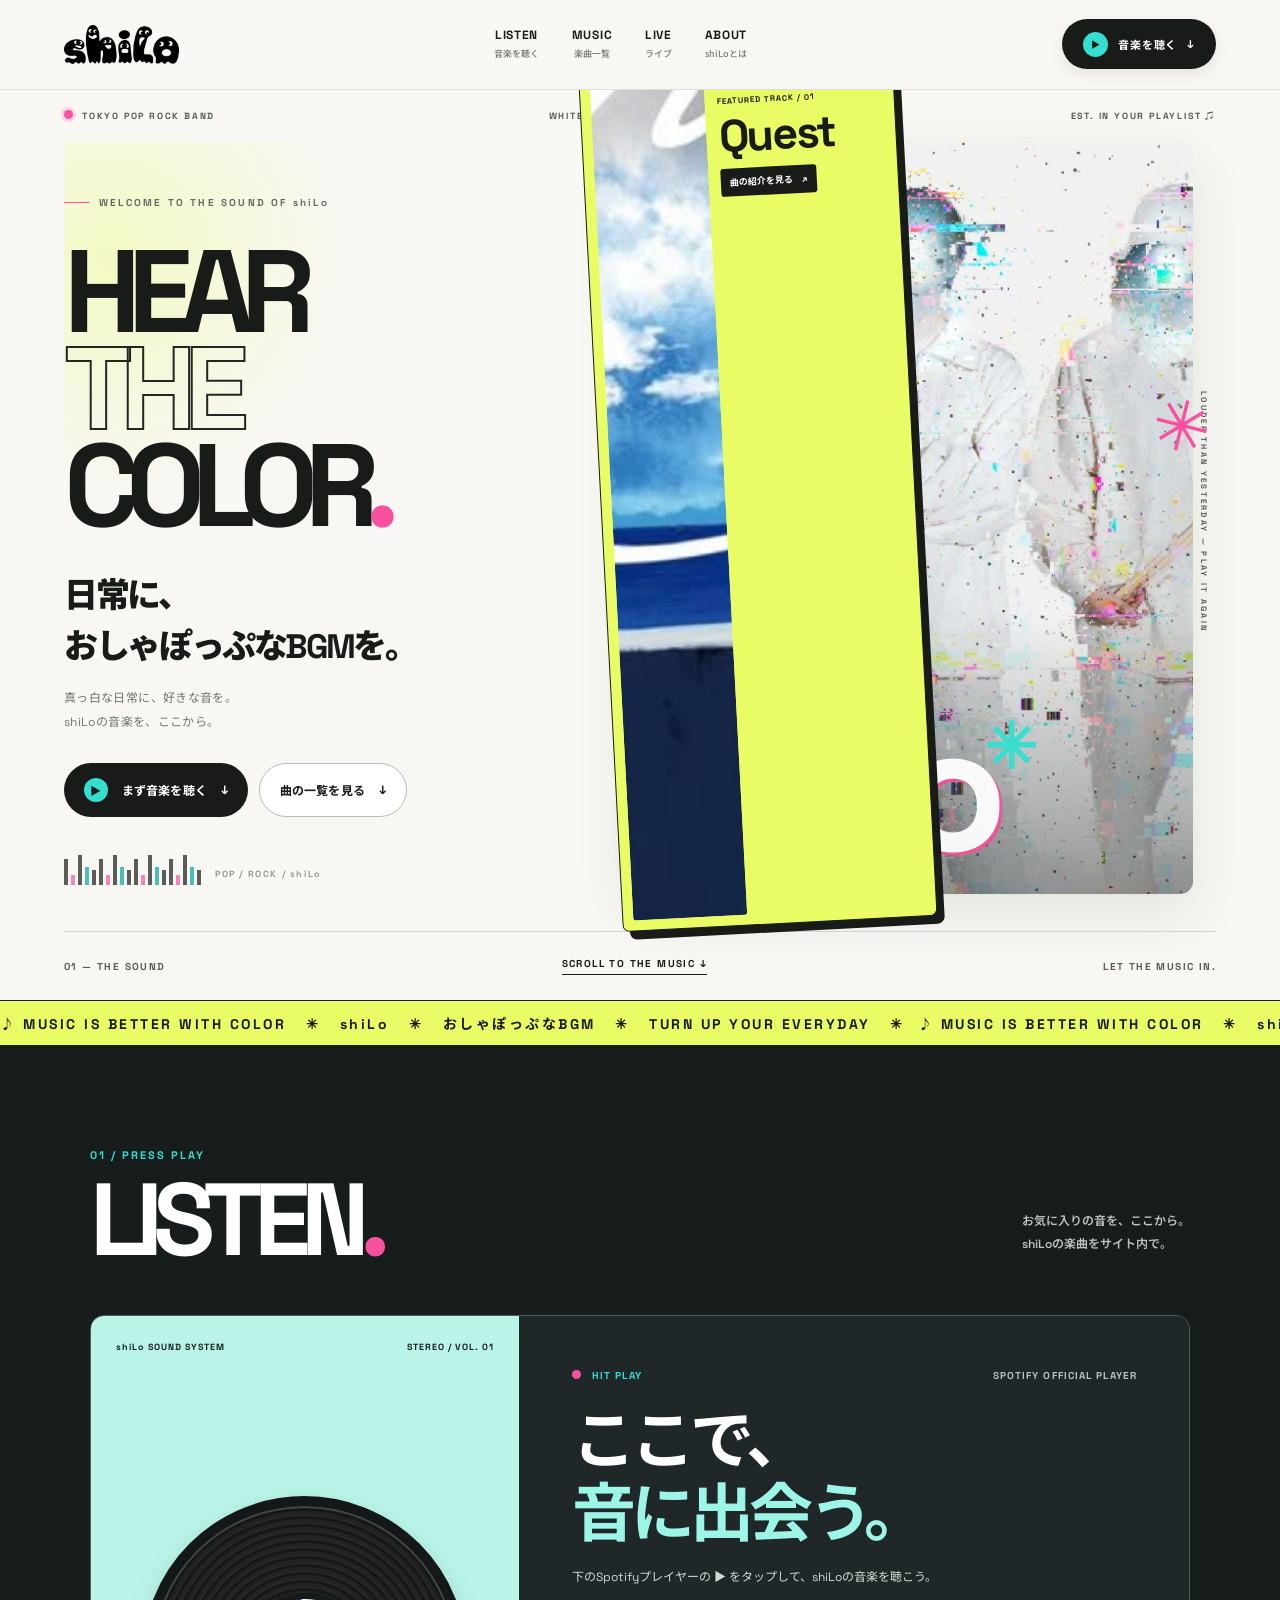
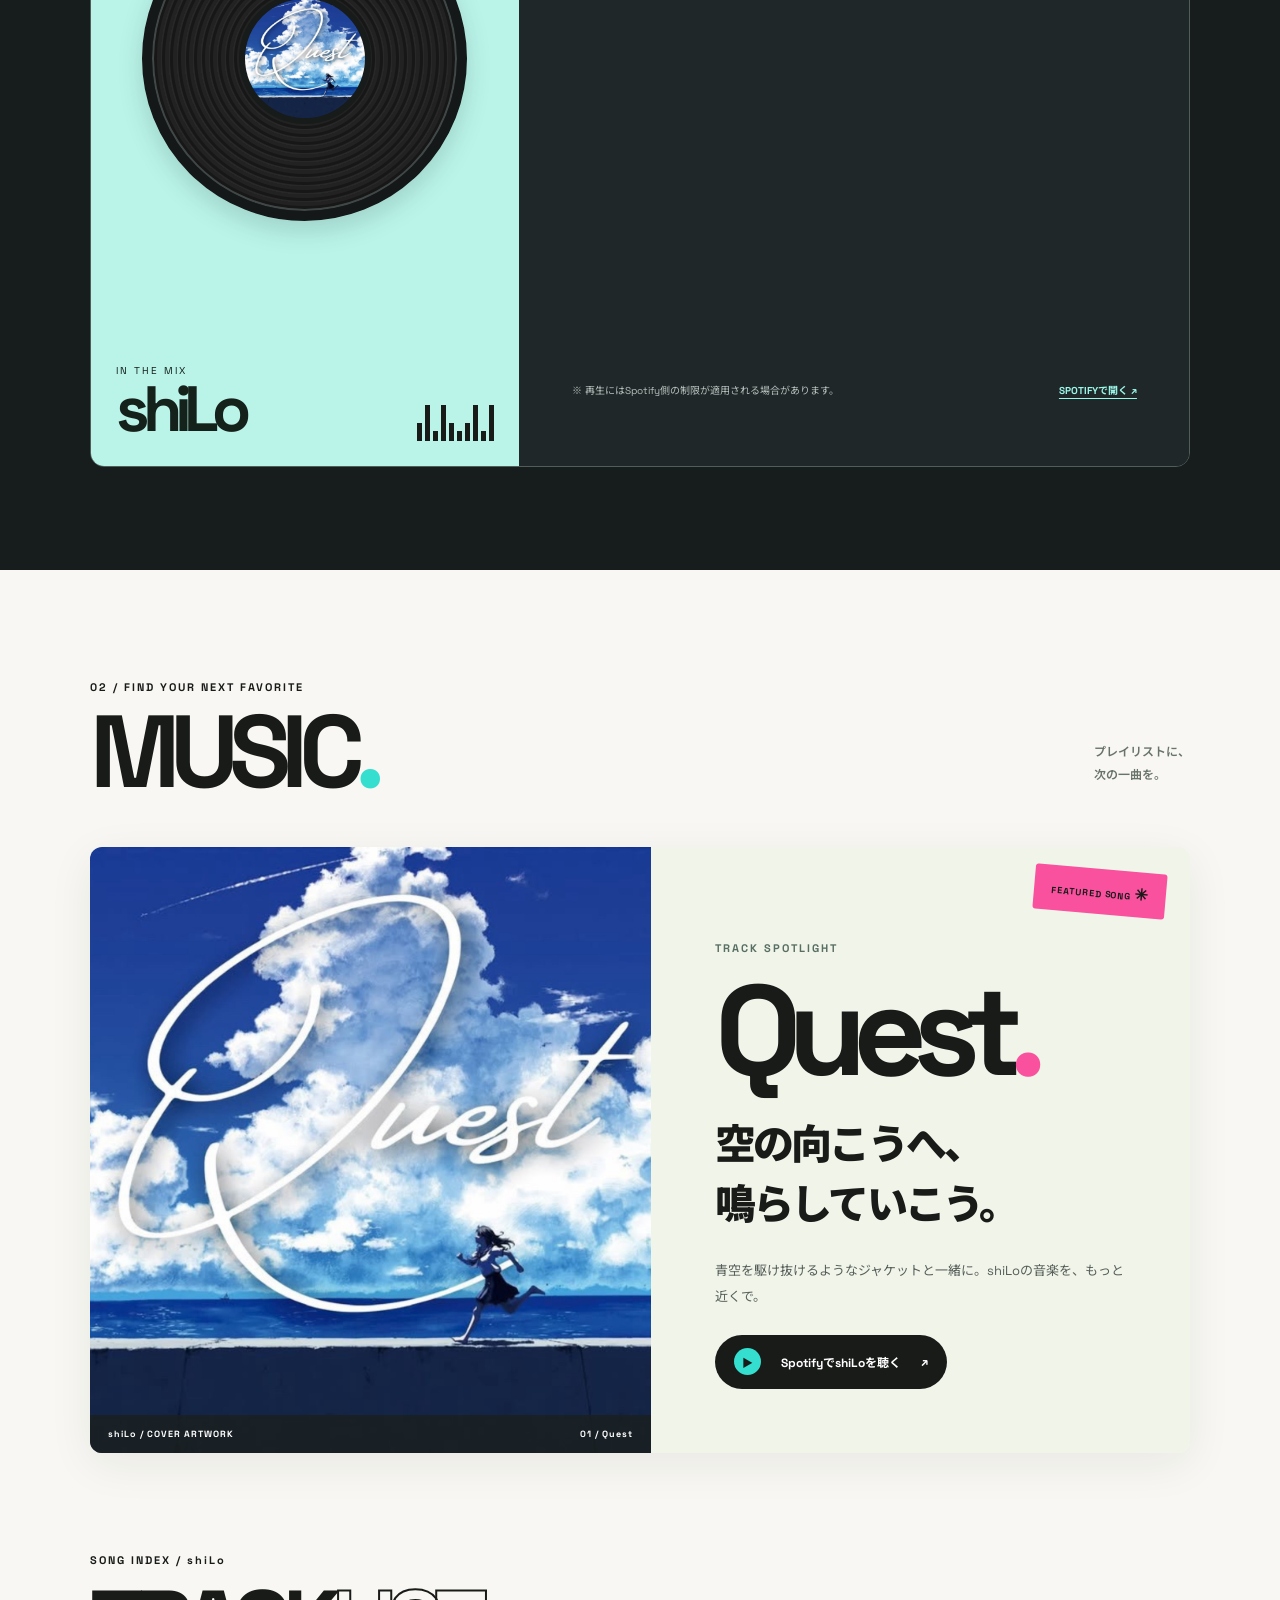
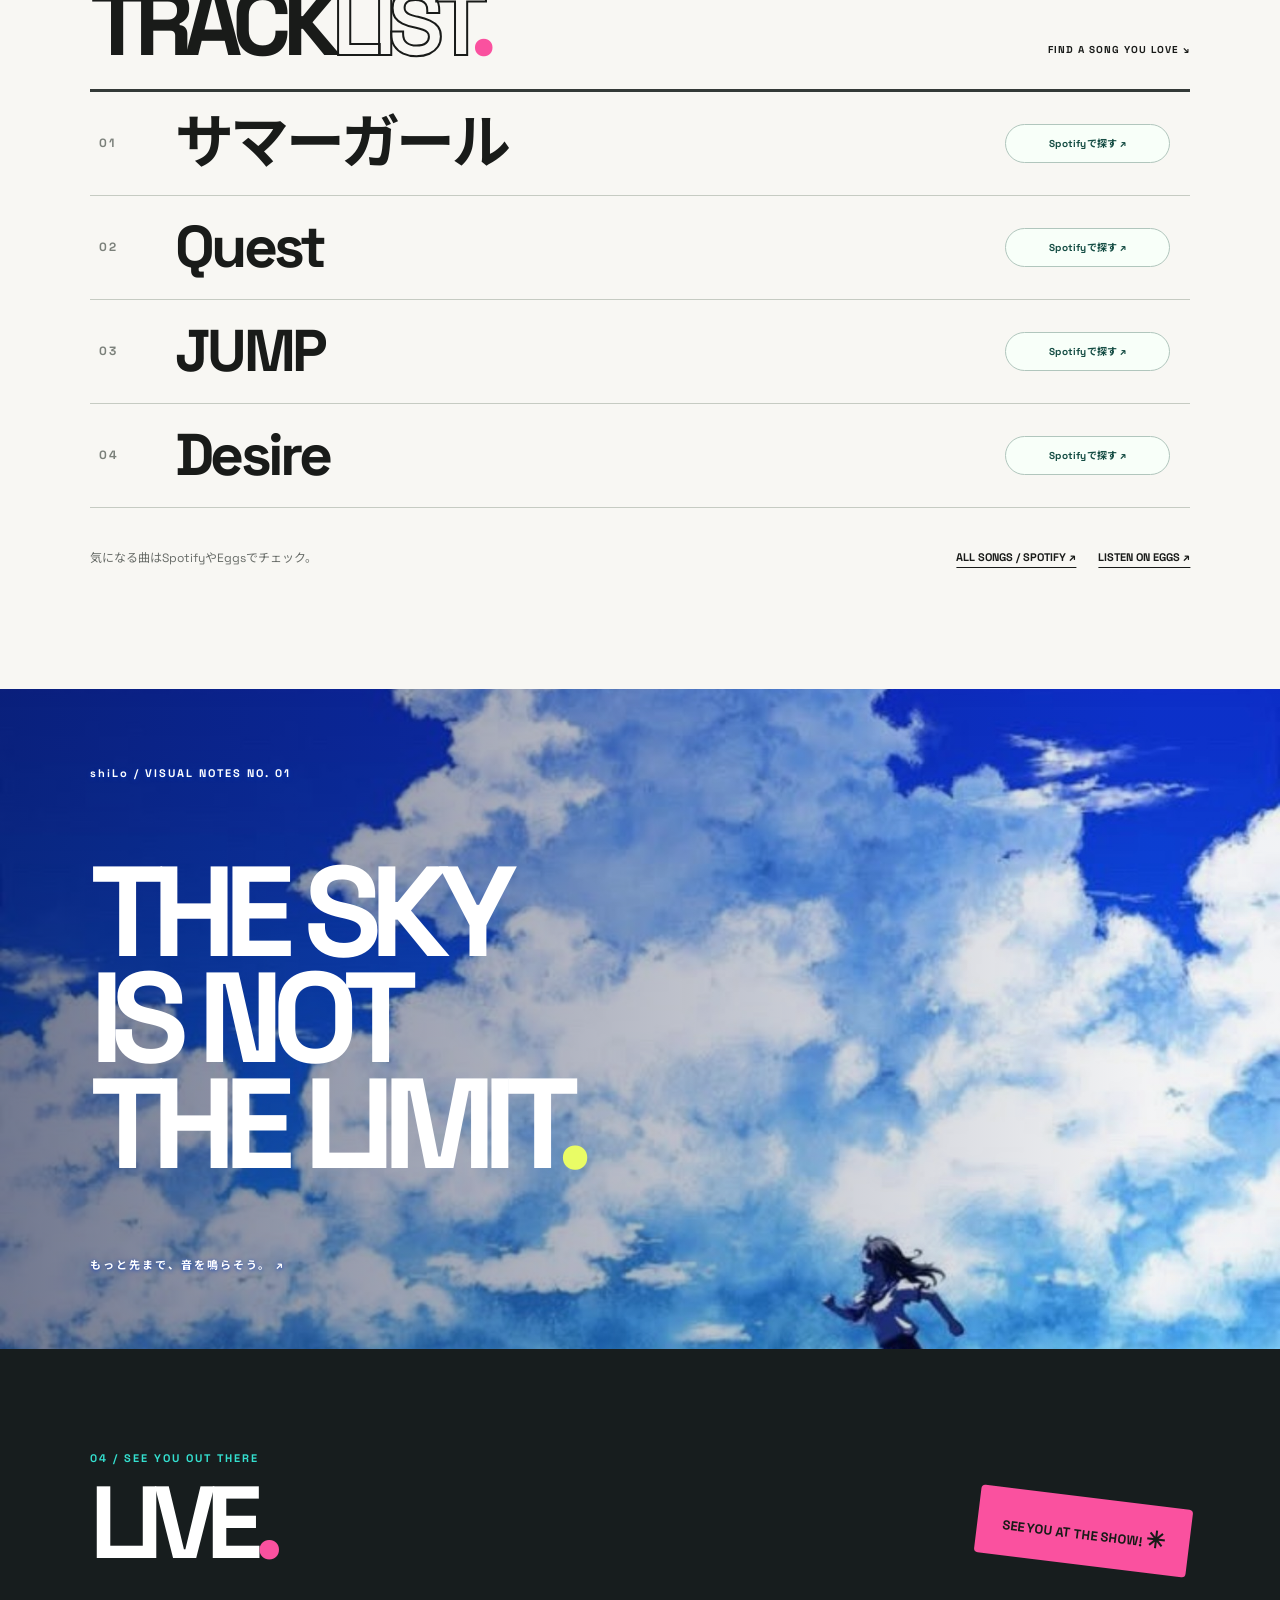
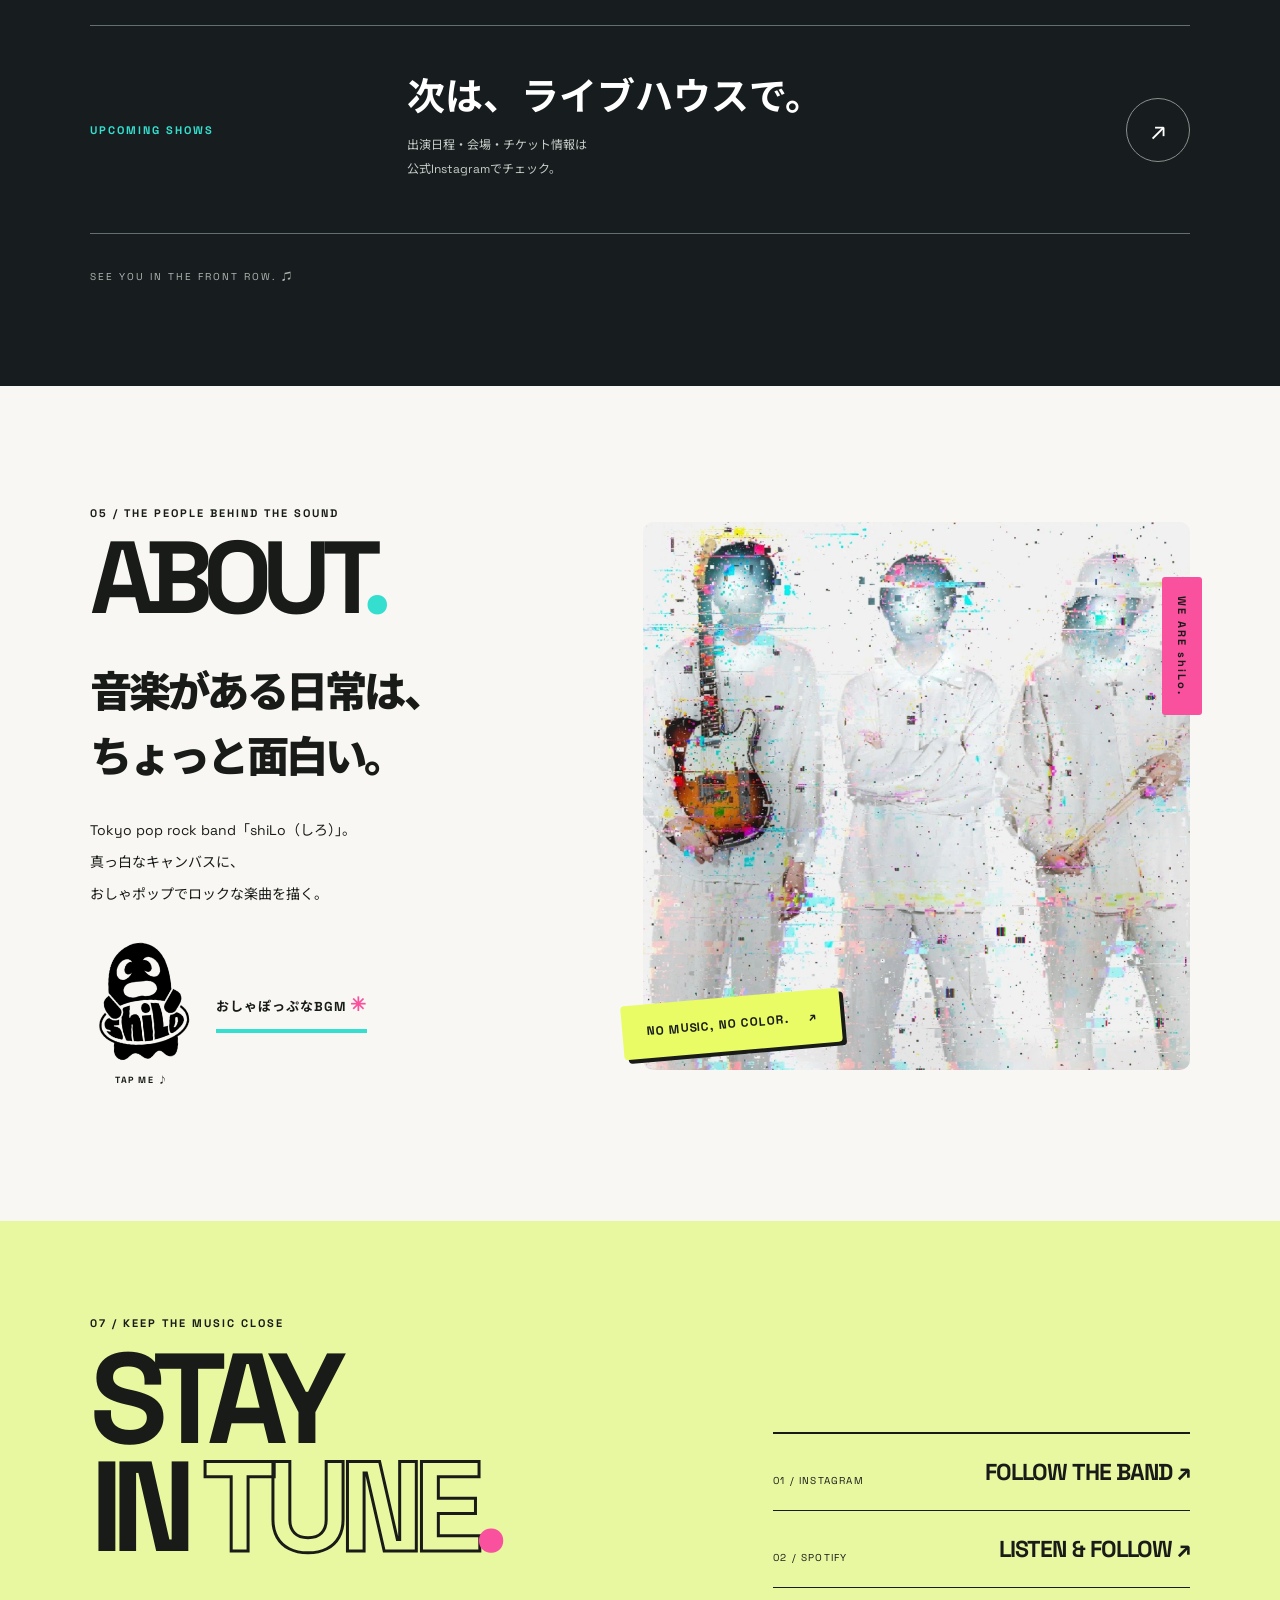
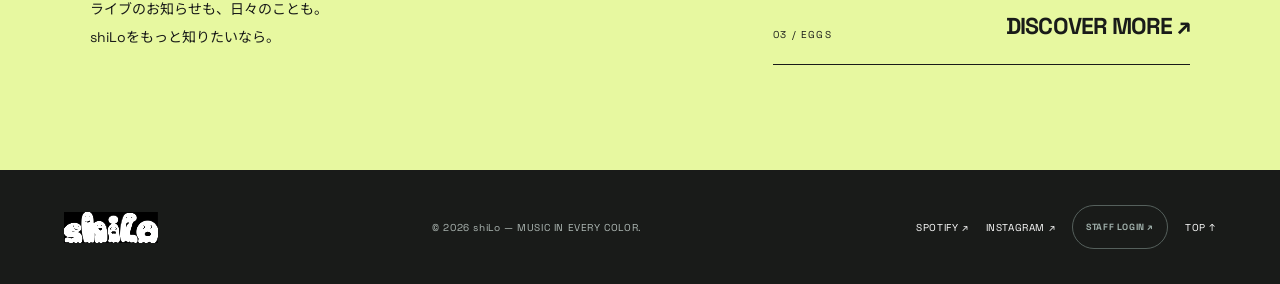
==== commit 6eeda3cc: "Polish shiLo into an editorial music-first design with clear mobile navigation" ====
--- a/index.html
+++ b/index.html
@@ -5,11 +5,12 @@
 <meta name="viewport" content="width=device-width,initial-scale=1">
 <meta name="theme-color" content="#f5f5f0">
 <meta name="description" content="東京発ポップロックバンド shiLo（しろ）。『Quest』をはじめとする楽曲をSpotifyで聴く。ライブ情報、バンドプロフィール。日常に、おしゃぽっぷなBGMを。">
-<title>shiLo | LISTEN TO THE COLOR.</title>
+<title>shiLo | HEAR THE COLOR.</title>
 <link rel="preconnect" href="https://fonts.googleapis.com">
 <link rel="preconnect" href="https://fonts.gstatic.com" crossorigin>
 <link rel="stylesheet" href="./style.css?v=20261013-tapfix">
 <link rel="stylesheet" href="./dynamic.css">
+<link rel="stylesheet" href="./editorial.css?v=20261013-editorial01">
 </head>
 <body>
 <a class="skip" href="#main">本文へスキップ</a>
@@ -30,9 +31,9 @@
   <div class="hero-grid">
     <div class="hero-copy">
       <p class="eyebrow">WELCOME TO THE SOUND OF shiLo</p>
-      <h1 id="hero-title" class="hero-title">FEEL<br><span>THE</span><br>SOUND<span class="hot-dot">.</span></h1>
+      <h1 id="hero-title" class="hero-title">HEAR<br><span>THE</span><br>COLOR<span class="hot-dot">.</span></h1>
       <p class="hero-jp" id="hero-tagline">日常に、<br>おしゃぽっぷなBGMを。</p>
-      <p class="hero-sub">真っ白な日常に、ちょっとだけ色を。<br>好きな音から、はじめよう。</p>
+      <p class="hero-sub">真っ白な日常に、好きな音を。<br>shiLoの音楽を、ここから。</p>
       <div class="hero-buttons">
         <a class="action action-dark" href="#listen"><span class="action-icon" aria-hidden="true">▶</span><span>まず音楽を聴く</span><span aria-hidden="true">↓</span></a>
         <a class="action action-outline" href="#music"><span>曲の一覧を見る</span><span aria-hidden="true">↓</span></a>
@@ -53,7 +54,7 @@
       <div class="hero-star" aria-hidden="true">✳</div>
     </div>
   </div>
-  <div class="hero-footer"><span>01 — THE BAND</span><a href="#listen">SCROLL TO THE MUSIC <span aria-hidden="true">↓</span></a><span>MADE FOR YOUR EARS.</span></div>
+  <div class="hero-footer"><span>01 — THE SOUND</span><a href="#listen">SCROLL TO THE MUSIC <span aria-hidden="true">↓</span></a><span>LET THE MUSIC IN.</span></div>
 </section>
 
 <div class="ticker" aria-hidden="true"><div class="ticker-track"><span>♪ MUSIC IS BETTER WITH COLOR &nbsp; ✳ &nbsp; shiLo &nbsp; ✳ &nbsp; おしゃぽっぷなBGM &nbsp; ✳ &nbsp; TURN UP YOUR EVERYDAY &nbsp; ✳ &nbsp;</span><span>♪ MUSIC IS BETTER WITH COLOR &nbsp; ✳ &nbsp; shiLo &nbsp; ✳ &nbsp; おしゃぽっぷなBGM &nbsp; ✳ &nbsp; TURN UP YOUR EVERYDAY &nbsp; ✳ &nbsp;</span></div></div>
--- a/editorial.css
+++ b/editorial.css
@@ -0,0 +1,337 @@
+/* shiLo — EDITORIAL MIX / Visual refresh.
+   Loaded after the existing site CSS: maintain all site features and admin routes.
+   Focus: a polished band identity, art-led layout, clear interaction affordances. */
+
+:root{--paper:#f8f7f3;--ink:#191b19;--pink:#fa519f;--cyan:#34dfcf;--acid:#e9fc65;--dark:#171a1b}
+body{background:var(--paper);color:var(--ink)}
+::selection{background:#d7fff1;color:#111}
+#main{overflow:clip}
+.site-header{
+  background:rgba(248,247,243,.97);
+  border-bottom:1px solid #ddded8;
+  min-height:82px;padding:15px 5%;
+  gap:24px;
+}
+.site-header .wordmark img{width:115px;transition:transform .3s}
+.site-header .wordmark:hover img{transform:rotate(-2deg)}
+.site-header nav{gap:clamp(18px,2.4vw,42px)}
+.site-header nav a{font-size:12px;letter-spacing:.7px;min-height:52px;gap:5px;transition:color .2s,border-color .2s}
+.site-header nav a:hover{color:#007b78}
+.site-header nav a small{color:#777b75;font-size:9px}
+.site-header .header-play{background:var(--ink);color:#fff;padding:0 21px;min-height:50px;border-radius:100px;box-shadow:0 5px 15px #141b1516;gap:10px;transition:background .2s,transform .2s}
+.site-header .header-play:hover{background:#323838;transform:translateY(-2px)}
+.site-header .header-play span:first-child{width:25px;height:25px;background:var(--cyan)}
+.hero{padding:0 5%}
+.hero-meta{color:#555c58;font-size:9px;letter-spacing:1.8px;height:52px}
+.hero-grid{border:0;grid-template-columns:.94fr 1.06fr;min-height:620px;gap:3.5vw}
+.hero-copy{
+  min-width:0;justify-content:center;padding:54px 0 40px;
+  background:radial-gradient(circle at 9% 15%,rgba(233,252,101,.33),transparent 29%);
+}
+.hero-copy .eyebrow{
+  display:inline-flex;align-items:center;gap:10px;
+  font-size:10px;letter-spacing:2.2px;margin-bottom:34px;color:#666d65;
+}
+.hero-copy .eyebrow:before{content:"";width:25px;height:1px;background:var(--pink)}
+.hero-title{
+  font-size:clamp(82px,9.15vw,159px);
+  letter-spacing:-.112em;line-height:.83;
+  margin:0 0 37px;
+  font-weight:700;
+}
+.hero-title>span:not(.hot-dot){
+  color:transparent;-webkit-text-stroke:2px var(--ink);
+  opacity:.95;
+}
+.hero-title .hot-dot{color:var(--pink)}
+.hero-jp{font-size:clamp(24px,2.65vw,40px);line-height:1.5;letter-spacing:-.07em;margin-bottom:13px}
+.hero-sub{font-size:12px;line-height:2;letter-spacing:.03em;color:#707771;margin-bottom:29px}
+.hero-buttons{gap:11px;align-items:stretch}
+.hero-buttons .action{
+  border-radius:100px;min-height:54px;
+  padding:13px 20px;gap:14px;font-weight:700;
+  letter-spacing:.01em;font-size:12px;box-shadow:none;
+}
+.hero-buttons .action-dark{background:var(--ink);color:#fff}
+.hero-buttons .action-dark:hover{background:#384340}
+.hero-buttons .action-outline{background:#fff;border:1px solid #b7bdb6}
+.hero-buttons .action-outline:hover{border-color:var(--ink);background:#f9ffe4}
+.hero-buttons .action .action-icon{background:var(--cyan);color:var(--ink);height:24px;width:24px}
+.hero-eq{margin-top:35px;opacity:.7}
+.hero-visual{
+  padding:0 23px 31px 0;
+  min-width:0;isolation:isolate;
+}
+.hero-portrait{
+  min-height:580px;
+  overflow:hidden;border-radius:13px;
+  background:#dee1dd;box-shadow:0 20px 60px #1b302619;
+}
+.hero-portrait>img{object-position:center 40%}
+.hero-portrait:after{height:37%;background:linear-gradient(transparent,rgba(10,14,13,.40))}
+.portrait-top{
+  top:20px;left:20px;
+  border-radius:3px;background:var(--acid);
+  padding:12px 14px;
+  font-size:10px;letter-spacing:1.2px;
+  transform:rotate(-3deg);
+  box-shadow:0 3px 12px #00000014;
+}
+.portrait-type{
+  bottom:5.7%;left:3.5%;font-size:clamp(90px,14vw,235px);
+  letter-spacing:-.14em;text-shadow:3px 3px 0 #f15396;
+  opacity:.94;
+}
+.hero-feature,.hero-feature:hover{
+  width:clamp(238px,25vw,315px);
+  left:-47px;bottom:0;
+  gap:12px;padding:10px;
+  transform:rotate(-3deg);
+  border:1px solid #161b17;border-radius:7px;
+  box-shadow:7px 8px 0 var(--ink);
+  background:var(--acid);
+}
+.hero-feature:hover{transform:rotate(-1deg) translateY(-4px)}
+.hero-feature>img{border-radius:3px;width:39%}
+.hero-feature-copy{gap:9px}
+.hero-feature-copy strong{font-size:clamp(33px,3.5vw,51px);line-height:1}
+.hero-feature-copy small{font-size:8px;letter-spacing:1px}
+.hero-feature .feature-action{
+  display:inline-block;background:var(--ink);color:white;
+  padding:8px 9px;border-radius:3px;font-size:9px;
+  text-decoration:none;letter-spacing:0;line-height:1.4;
+}
+.hero-star{right:5px;top:32%;font-size:70px}
+.hero-side-label{
+  background:transparent;
+  font-size:8px;letter-spacing:2.3px;width:23px;right:0;
+  color:#555d58;
+}
+.hero-footer{margin-top:6px;border-top:1px solid #d5d8d1;min-height:69px;color:#555d58}
+.hero-footer>a{font-weight:700;color:var(--ink);text-decoration:none;border-bottom:1px solid var(--ink)}
+.ticker{
+  transform:none;width:100%;margin:0;
+  background:var(--acid);padding:12px 0;
+  border:0;border-block:1px solid var(--ink);
+}
+.ticker-track{letter-spacing:2.5px;font-size:14px}
+.eyebrow{letter-spacing:2px}
+.section-lead{margin-bottom:53px}
+.section-lead>p{font-size:12px;color:#666e68}
+h2{font-size:clamp(58px,8vw,118px)}
+.listen-section{
+  margin-top:0;background:#171c1d;
+  color:#fff;padding:clamp(80px,8vw,135px) 7%;
+}
+.listen-section .section-lead>p{color:#bac4bf}
+.listen-section .eyebrow{color:var(--cyan)}
+.player-stage{
+  grid-template-columns:minmax(260px,.8fr) minmax(0,1.25fr);
+  border:1px solid #505d58;
+  border-radius:14px;overflow:hidden;box-shadow:none;
+}
+.player-deck{background:#baf4e9;color:#15211b;padding:25px}
+.record-wrap{min-height:260px}
+.record{border:10px solid #151818;box-shadow:0 10px 24px #1f33332c,inset 0 0 0 2px #404747}
+.record-center{border-color:#171b19}
+.player-main{background:#202728;padding:clamp(29px,4.1vw,60px)}
+.player-main h3{font-size:clamp(40px,5vw,70px);margin:23px 0 14px}
+.player-main h3 em{color:#9df5e7}
+.player-main>p{color:#d0d9d4;margin-bottom:25px}
+.player-main iframe{border-radius:9px}
+.player-caption a{color:#99f6e8;text-underline-offset:4px}
+.section.music{padding-top:110px;padding-bottom:110px}
+.music .section-lead>p{color:#68736a}
+.release-stage{border:0;grid-template-columns:1.02fr .98fr;border-radius:12px;overflow:hidden;min-height:515px;box-shadow:0 11px 45px #16242312}
+.release-art{background:#2356a7}
+.release-art>img{max-height:720px;object-fit:cover}
+.release-art figcaption{background:#1b2020d9;font-size:9px}
+.release-copy{background:#f0f4e9;padding:clamp(35px,5vw,73px)}
+.release-stamp{
+  right:24px;top:22px;transform:rotate(5deg);
+  box-shadow:none;border-radius:3px;
+  background:var(--pink);font-size:9px;
+}
+.release-copy h3{font-size:clamp(78px,10vw,160px)}
+.release-copy h3 span{color:var(--pink)}
+.release-copy .eyebrow{color:#596e63}
+.release-line{font-weight:900}
+.release-blurb{color:#575f5a}
+.release-copy>.action{background:var(--ink);border-radius:100px;box-shadow:none}
+.tracks-head{margin-top:100px}
+.tracks-head h3{font-size:clamp(57px,7.2vw,101px)}
+.track-list{border-color:#343a37}
+.track-list li{border-bottom-color:#c6cbc2}
+.track-list .track-link{
+  border-radius:4px;
+  min-height:103px;padding:15px 20px 15px 9px;
+  transition:background .24s,padding .24s;
+}
+.track-list .track-link:hover{background:#e5f5ed;padding-left:18px}
+.track-list .track-no{color:#7b807a;font-size:12px}
+.track-list .track-link strong{letter-spacing:-.06em}
+.track-list .track-action{
+  color:#154d44;border:1px solid #b1c6bd;
+  border-radius:100px;padding:11px 14px;text-align:center;
+  font-size:10px;background:#f8fff9;
+}
+.track-list .track-link:hover .track-action{background:var(--cyan);border-color:var(--cyan)}
+.sky-interlude{max-height:660px}
+.sky-interlude>img{height:min(62vw,720px);min-height:490px}
+.sky-interlude:after{background:linear-gradient(90deg,rgba(7,19,60,.57),rgba(13,29,59,.05) 90%)}
+.sky-caption>strong{font-size:clamp(65px,10vw,148px)}
+.live{background:#171d1e}
+.live .section-lead>p{color:#fff}
+.live-sticker{background:var(--pink);color:#171b17;border-radius:4px}
+.live-row{border-color:#626f6b}
+.circle-link{transition:background .2s}
+.about{padding-top:120px;padding-bottom:135px;background:var(--paper)}
+.about-copy h2{margin-bottom:40px}
+.about-lead{letter-spacing:-.065em}
+.about-photo>img{border-radius:10px;max-height:740px}
+.about-photo-tag{
+  border-radius:4px;bottom:19px;left:-21px;
+  box-shadow:4px 4px 0 var(--ink);background:var(--acid);
+}
+.about-photo-label{right:-12px;border-radius:3px}
+.shilo-members{background:#f0f7f1}
+.contact{background:#e7f8a0;padding-top:95px;padding-bottom:105px}
+.contact-links a{transition:padding-left .2s}
+.contact-links a:hover{padding-left:12px}
+footer .staff-entry{background:transparent!important;color:#9fafaa!important;border-radius:100px}
+@media(max-width:1100px){
+  .hero-grid{gap:2vw}
+  .hero-title{font-size:clamp(77px,9.4vw,119px)}
+  .hero-portrait{min-height:540px}
+  .hero-feature,.hero-feature:hover{width:260px}
+}
+@media(max-width:950px){
+  .site-header{grid-template-columns:auto 1fr;padding:16px 5%}
+  .hero-grid{grid-template-columns:minmax(0,1fr)}
+  .hero-copy{padding:53px 0 43px}
+  .hero-title{font-size:clamp(94px,14vw,140px)}
+  .hero-visual{padding:0 28px 55px 45px}
+  .hero-portrait{min-height:0;height:540px}
+  .hero-feature,.hero-feature:hover{left:0;bottom:4px;width:270px}
+  .hero-side-label{right:0}
+  .player-stage{grid-template-columns:minmax(0,1fr)}
+  .player-deck{grid-template-columns:1fr 220px 1fr}
+  .player-main{padding:40px}
+}
+@media(max-width:700px){
+  .site-header{padding:12px 5% 0;gap:7px;min-height:0}
+  .site-header .wordmark img{width:103px}
+  .site-header .header-play{
+    padding:0 13px;min-height:43px;
+    border-radius:100px;font-size:11px;gap:8px;
+    box-shadow:none;
+  }
+  .site-header nav{
+    display:grid;grid-template-columns:repeat(4,minmax(0,1fr));
+    width:100%;max-width:none;gap:0;
+    border-top:1px solid #e3e2da;
+  }
+  .site-header nav a{font-size:10px;gap:4px;min-height:58px;line-height:1.2}
+  .site-header nav a small{font-size:9px;color:#777d76}
+  .hero{padding:0 5%}
+  .hero-meta{height:32px}
+  .hero-grid{display:grid;grid-template-columns:minmax(0,1fr);gap:0;min-height:0}
+  .hero-copy{padding:30px 0 27px;justify-content:flex-start;background:none}
+  .hero-copy .eyebrow{margin-bottom:18px;font-size:9px;letter-spacing:1.6px}
+  .hero-title{
+    font-size:clamp(60px,15.8vw,84px);
+    letter-spacing:-.106em;line-height:.85;
+    margin:0 0 25px;white-space:normal;
+  }
+  .hero-title>span:not(.hot-dot){-webkit-text-stroke:1.5px var(--ink)}
+  .hero-jp{font-size:clamp(22px,5.9vw,29px);margin:0 0 24px;line-height:1.44}
+  .hero-sub{display:none}
+  .hero-buttons{display:grid;grid-template-columns:1fr;gap:10px;width:100%}
+  .hero-buttons .action{
+    min-height:56px;padding:13px 18px;
+    border-radius:11px;font-size:14px;
+  }
+  .hero-buttons .action-dark{background:var(--ink);box-shadow:0 5px 0 #a9eee1}
+  .hero-buttons .action-outline{background:#fff;border:1px solid #a6ada4}
+  .hero-eq{display:none}
+  .hero-visual{
+    display:flex;flex-direction:column;gap:11px;min-height:0;
+    height:auto;padding:0 0 27px;isolation:isolate;
+  }
+  .hero-portrait{
+    position:relative;display:block;
+    width:100%;height:auto!important;min-height:0!important;
+    aspect-ratio:1.2/1;overflow:hidden;border-radius:11px;
+    box-shadow:none;flex:none;
+  }
+  .hero-portrait>img{position:absolute;inset:0;height:100%;width:100%;object-fit:cover;object-position:center 37%}
+  .hero-portrait .portrait-type{left:2%;bottom:8%;font-size:24vw}
+  .hero-portrait .portrait-top{font-size:8px;top:12px;left:12px;padding:9px}
+  .hero-feature,.hero-feature:hover{
+    position:relative!important;left:auto!important;right:auto!important;
+    top:auto!important;bottom:auto!important;transform:none!important;
+    width:100%!important;max-width:none;min-height:104px!important;height:auto!important;
+    margin:0;display:grid;grid-template-columns:88px minmax(0,1fr);
+    align-items:center;gap:14px;padding:9px;
+    background:var(--acid);border:1px solid #c5d65a;
+    box-shadow:none;border-radius:11px;overflow:hidden;
+  }
+  .hero-feature>img{display:block;width:88px!important;min-width:88px;max-width:88px;height:88px!important;max-height:88px;object-fit:cover;border-radius:6px}
+  .hero-feature-copy{display:flex;flex-direction:column;align-items:flex-start;gap:5px}
+  .hero-feature-copy small{font-size:8px;letter-spacing:.8px}
+  .hero-feature-copy strong{font-size:31px;letter-spacing:-.06em}
+  .hero-feature .feature-action{font-size:9px;border-radius:100px;margin-top:3px;padding:8px 12px;background:var(--ink)}
+  .hero-side-label{display:none}
+  .hero-star{top:30%;right:2px;font-size:35px}
+  .hero-footer{margin-top:0;border-top:1px solid #deded5}
+  .hero-footer>a{min-height:44px;display:inline-flex;align-items:center}
+  .ticker{padding:11px 0}
+  .ticker-track{font-size:12px;letter-spacing:1.6px}
+  .listen-section{padding:75px 6% 86px}
+  .listen-lead{margin-bottom:35px}
+  .listen-section .section-lead>p{font-size:11px}
+  h2{font-size:clamp(66px,15vw,102px)}
+  .player-stage{border-radius:11px;box-shadow:none}
+  .player-deck{grid-template-columns:1fr 130px 1fr;padding:15px;gap:8px}
+  .record-wrap{min-height:0;padding:3px}
+  .record{width:130px;max-width:100%;border-width:7px}
+  .deck-top{font-size:8px}
+  .deck-bottom strong{font-size:28px}
+  .player-main{padding:25px 16px}
+  .player-main h3{font-size:clamp(39px,9vw,58px)}
+  .player-main iframe{height:352px}
+  .section.music{padding:85px 6% 88px}
+  .release-stage{grid-template-columns:1fr;border-radius:11px;min-height:0}
+  .release-art>img{aspect-ratio:1;object-fit:cover}
+  .release-copy{padding:55px 24px 29px}
+  .release-stamp{right:12px;top:14px;font-size:8px}
+  .release-copy h3{font-size:clamp(78px,20vw,128px)}
+  .release-line{font-size:29px}
+  .tracks-head{margin-top:75px}
+  .tracks-head h3{font-size:clamp(50px,12.6vw,77px)}
+  .track-list .track-link{grid-template-columns:29px minmax(0,1fr) 82px;gap:8px;min-height:78px;padding:12px 4px}
+  .track-list .track-link:hover{padding-left:4px}
+  .track-list .track-link strong{font-size:clamp(26px,7.5vw,42px)}
+  .track-list .track-action{font-size:9px;padding:9px 6px;border-radius:8px}
+  .sky-interlude{max-height:500px;min-height:0}
+  .sky-interlude>img{height:480px;min-height:0}
+  .sky-caption>strong{font-size:clamp(54px,13vw,100px)}
+  .live{padding-top:82px;padding-bottom:88px}
+  .about{padding:85px 6% 95px;grid-template-columns:1fr;gap:42px}
+  .about-photo>img{border-radius:9px}
+  .about-photo-tag{left:-4px;bottom:13px}
+  .contact{padding:80px 6%}
+  .footer-links{justify-content:flex-start}
+}
+@media(max-width:380px){
+  .hero-title{font-size:15vw}
+  .site-header .wordmark img{width:93px}
+  .hero-feature,.hero-feature:hover{grid-template-columns:76px minmax(0,1fr);gap:10px}
+  .hero-feature>img{width:76px!important;min-width:76px;max-width:76px;height:76px!important;max-height:76px}
+  .player-deck{grid-template-columns:1fr 112px 1fr}
+  .record{width:112px}
+}
+@media(prefers-reduced-motion:reduce){
+  .site-header .header-play,.hero-feature,.track-list .track-link{transition:none}
+  .record,.ticker-track{animation:none}
+}
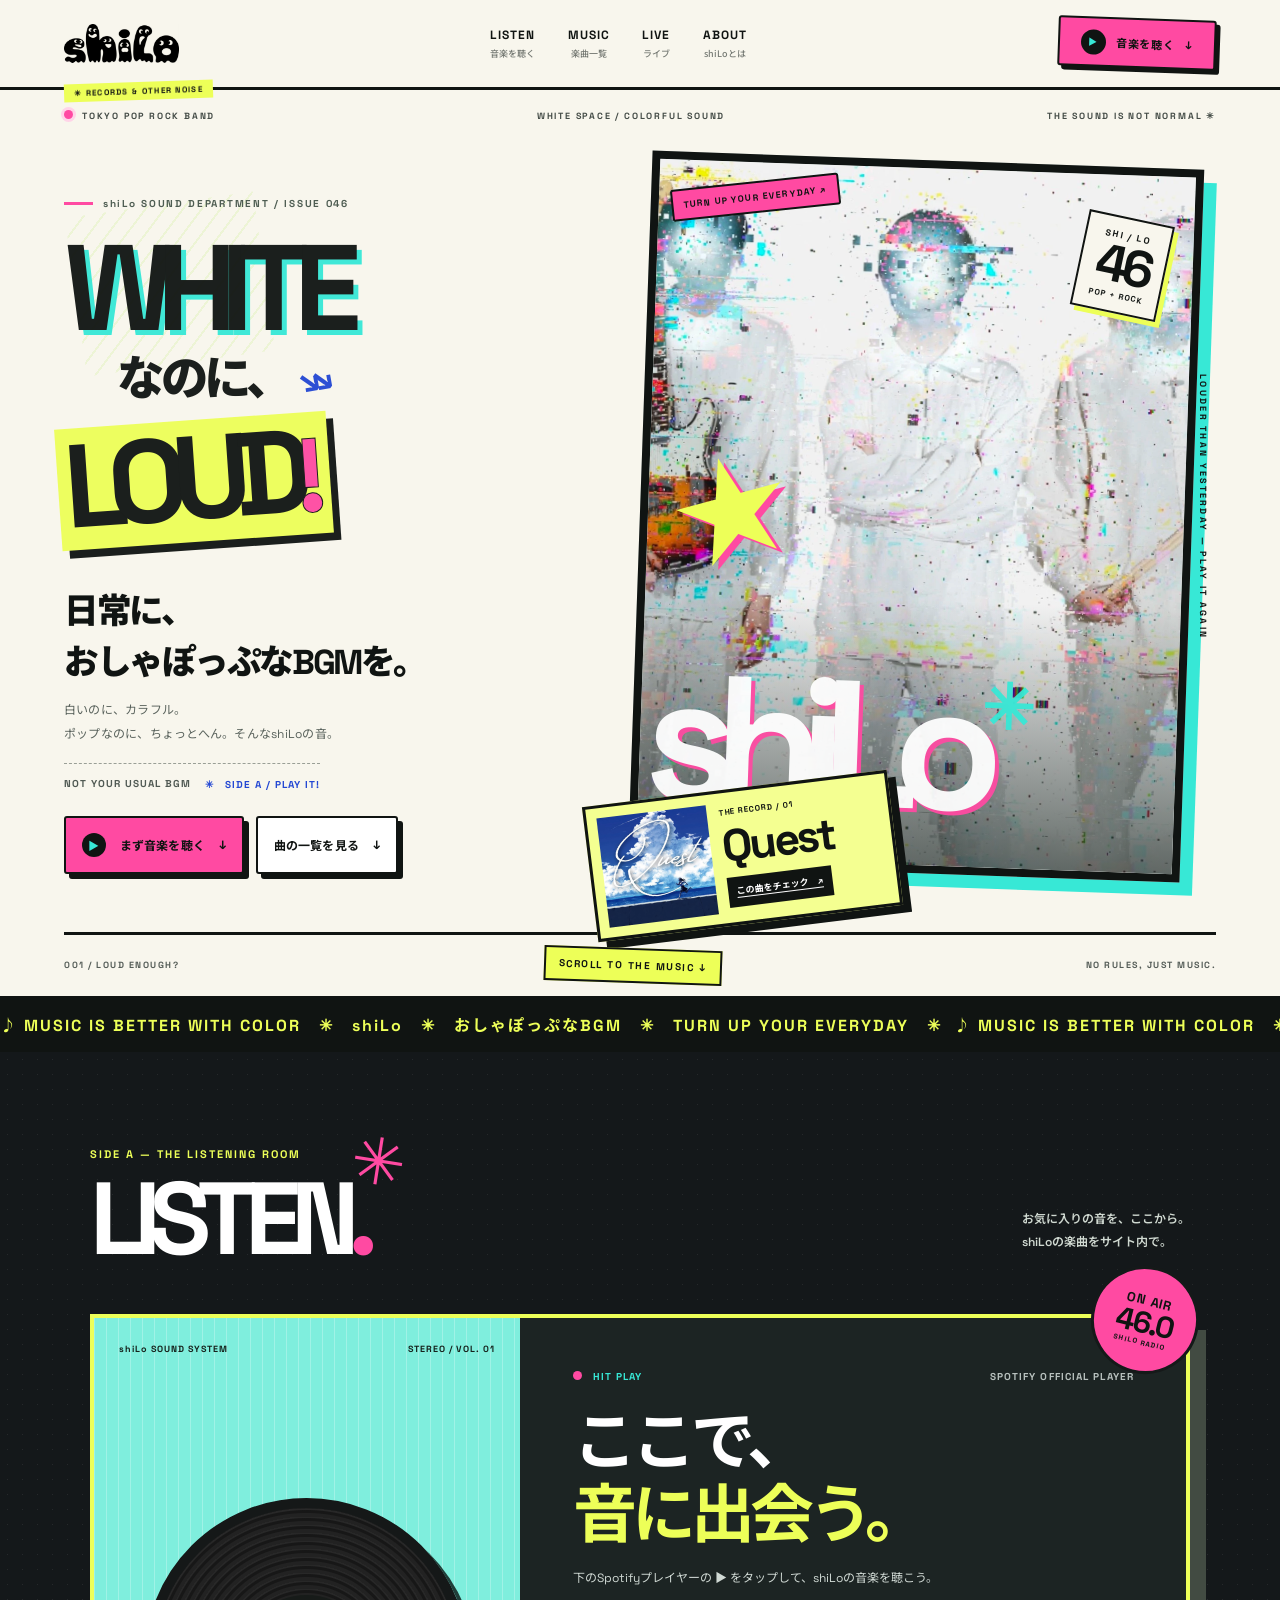
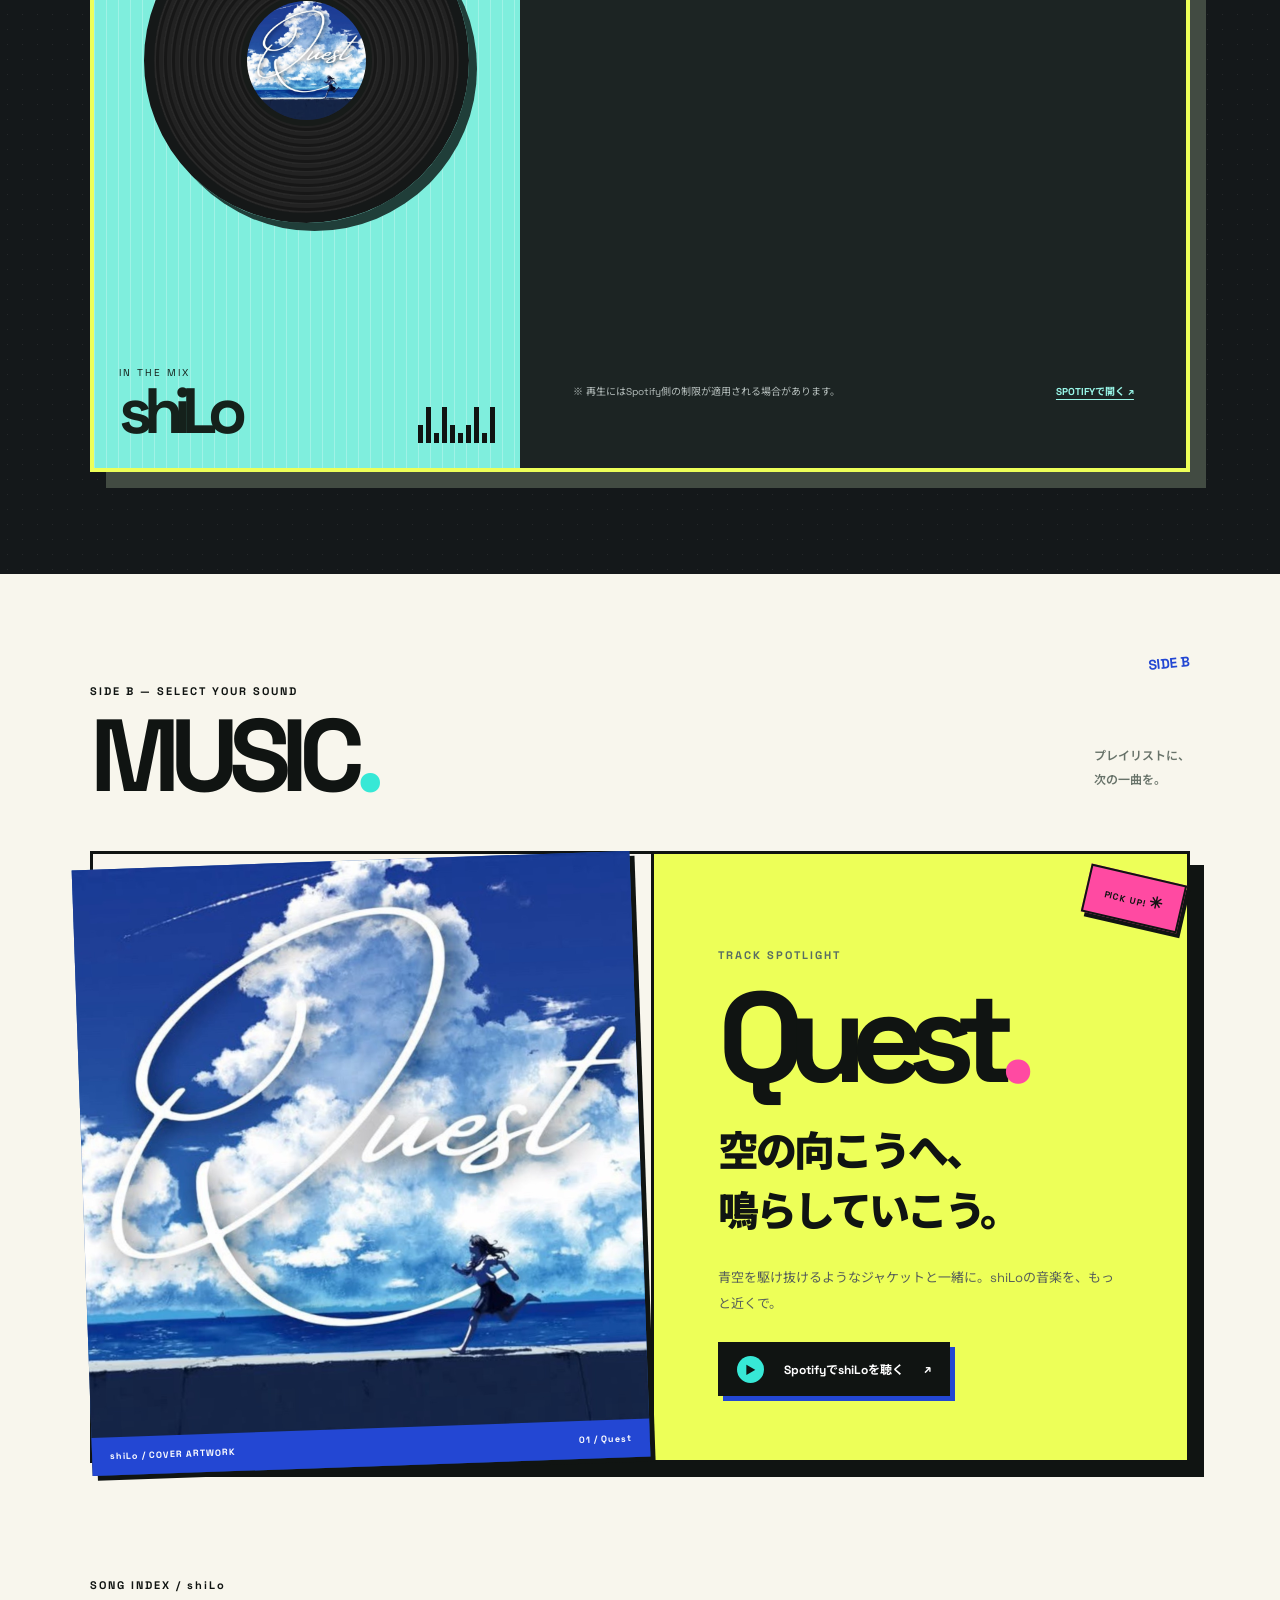
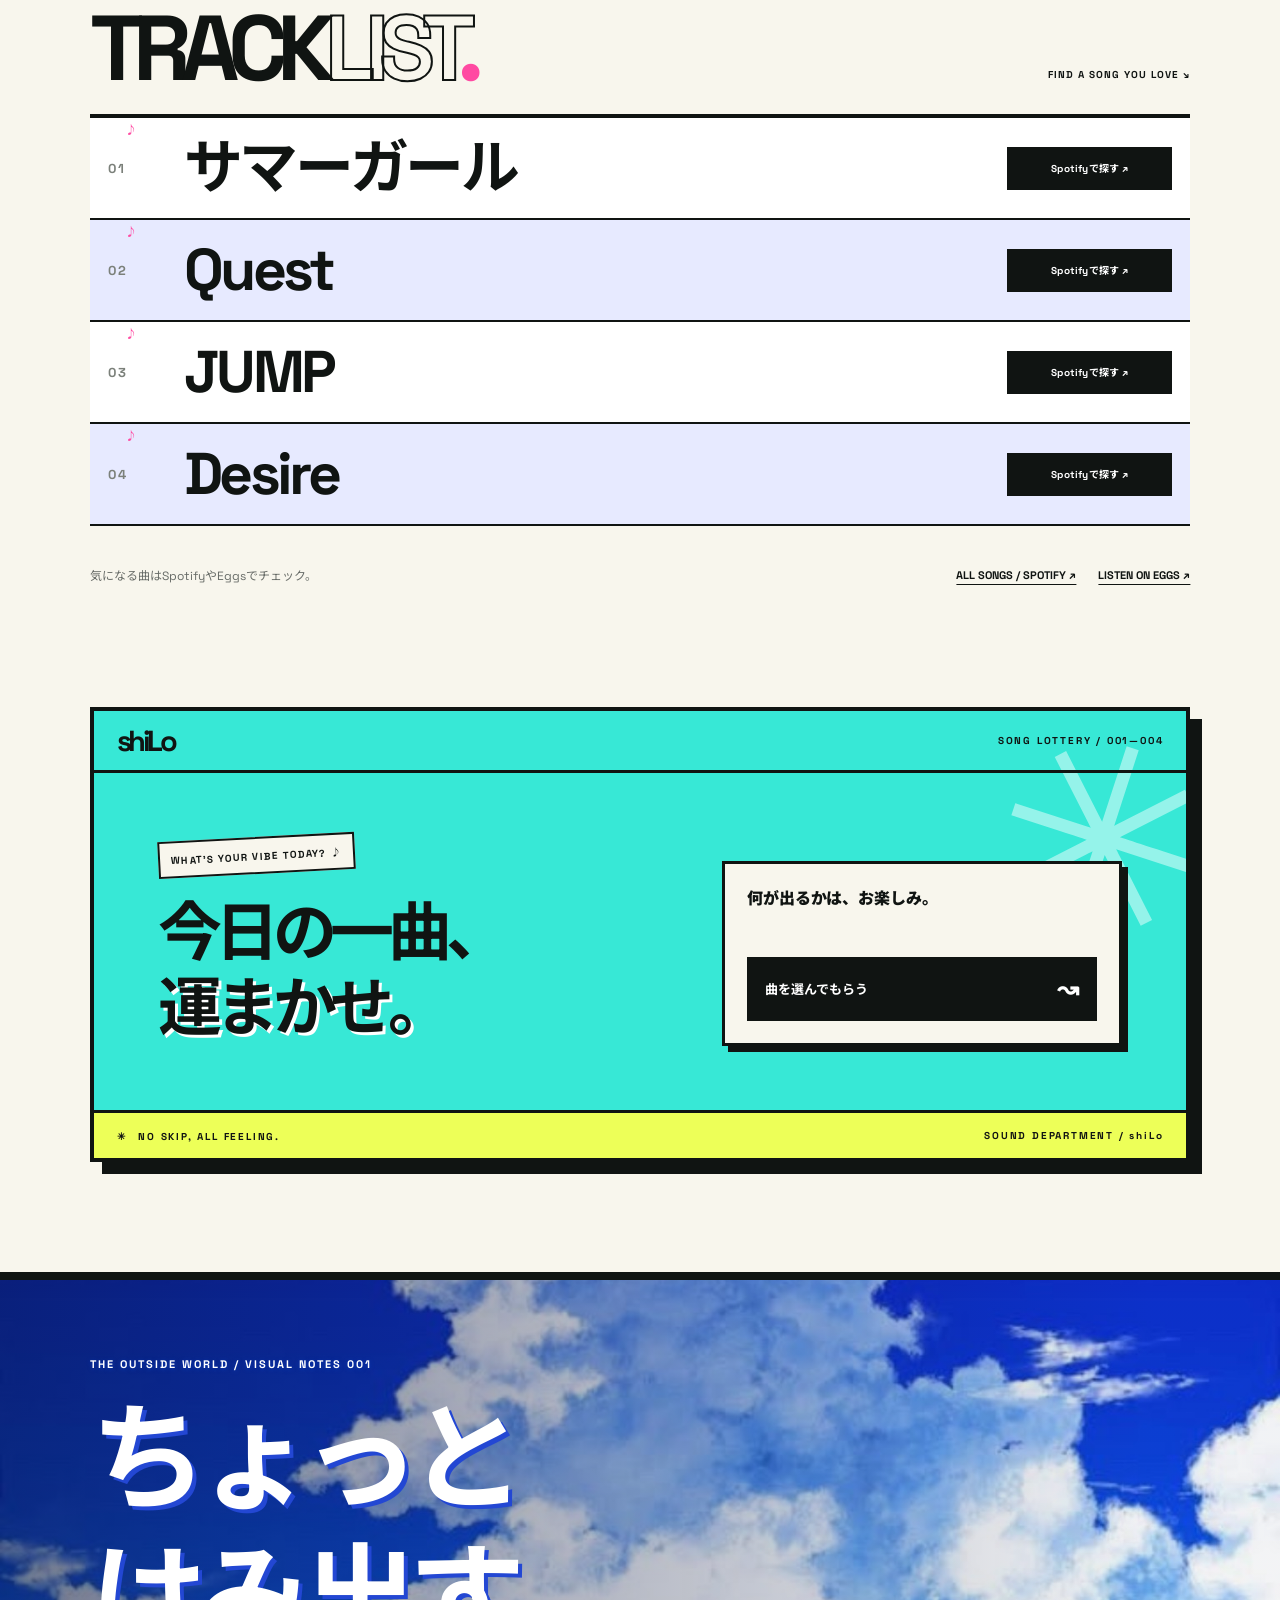
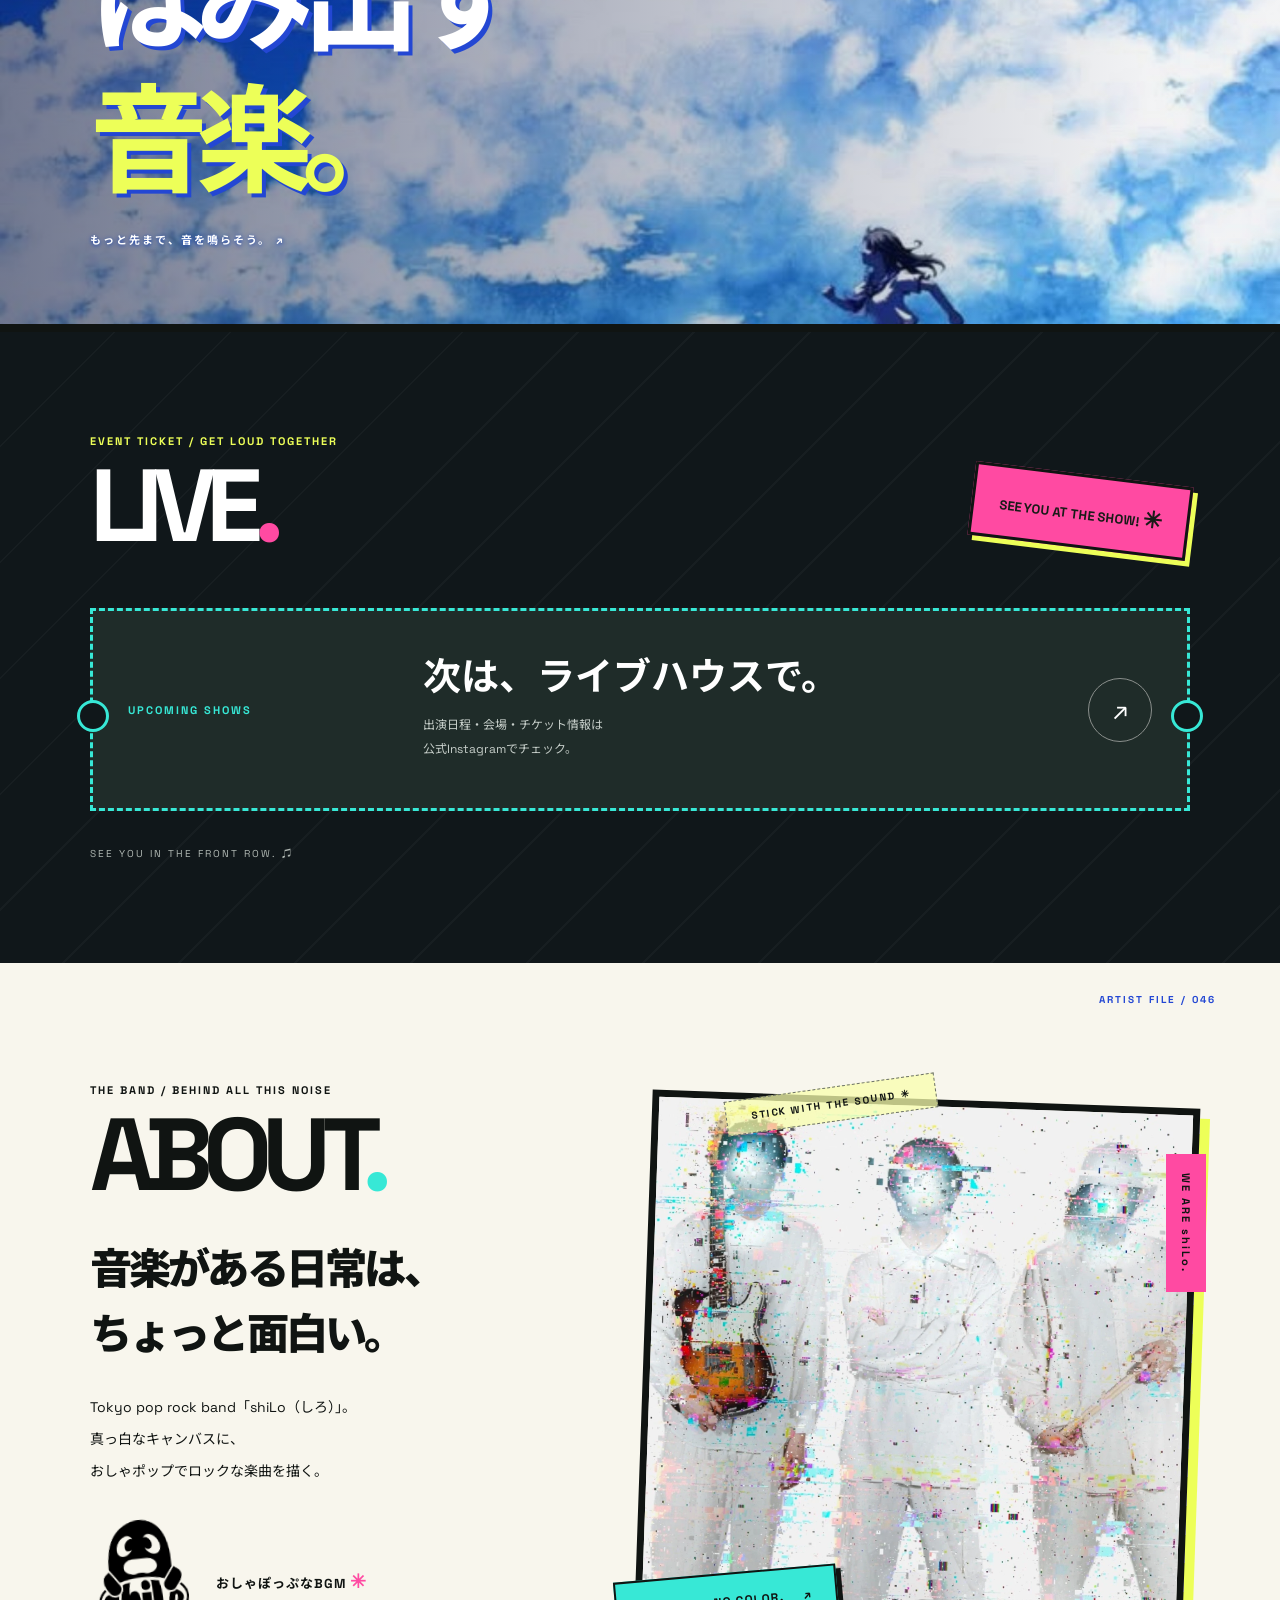
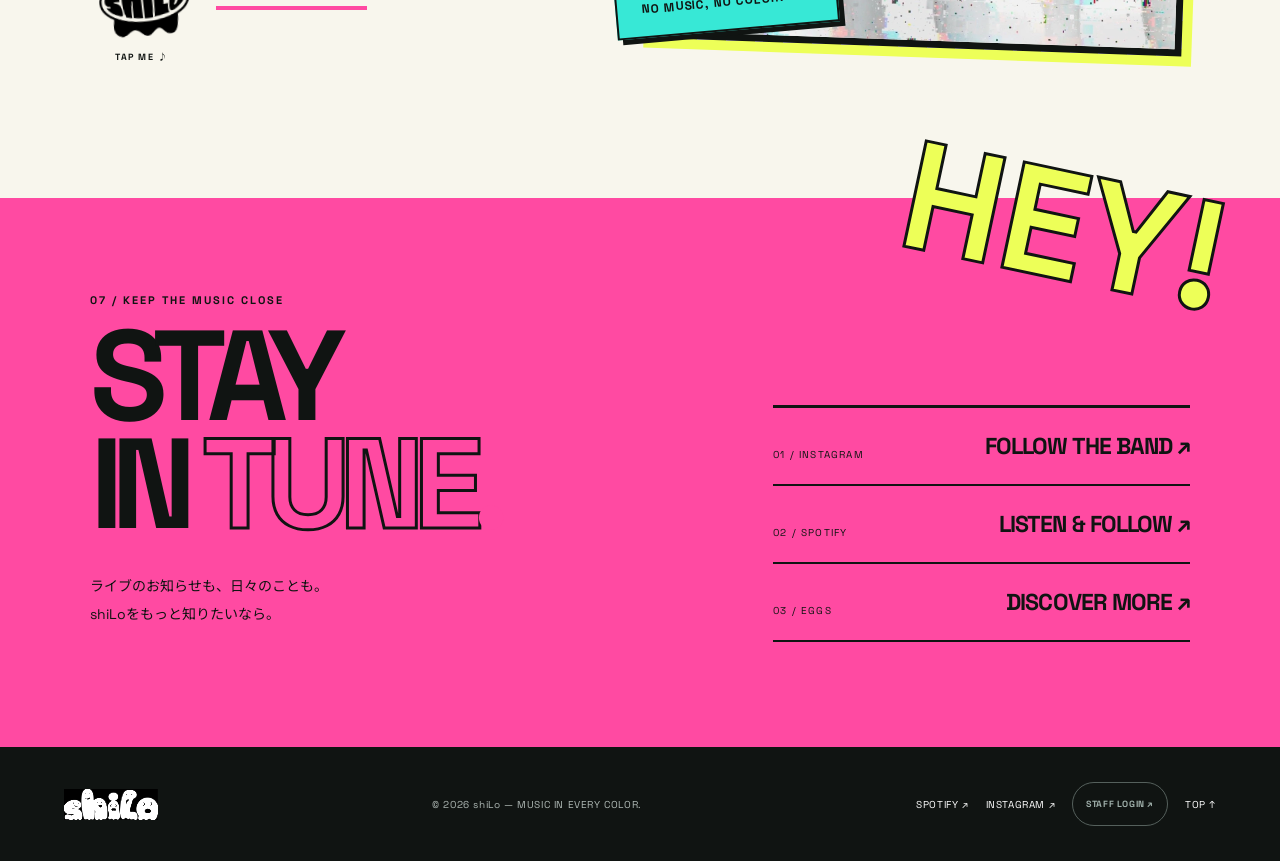
==== commit 1a2b21d6: "Give shiLo a playful sound-collage identity with interactive song lottery" ====
--- a/index.html
+++ b/index.html
@@ -5,12 +5,13 @@
 <meta name="viewport" content="width=device-width,initial-scale=1">
 <meta name="theme-color" content="#f5f5f0">
 <meta name="description" content="東京発ポップロックバンド shiLo（しろ）。『Quest』をはじめとする楽曲をSpotifyで聴く。ライブ情報、バンドプロフィール。日常に、おしゃぽっぷなBGMを。">
-<title>shiLo | HEAR THE COLOR.</title>
+<title>shiLo — WHITE BUT LOUD! | MUSIC & LIVE</title>
 <link rel="preconnect" href="https://fonts.googleapis.com">
 <link rel="preconnect" href="https://fonts.gstatic.com" crossorigin>
 <link rel="stylesheet" href="./style.css?v=20261013-tapfix">
 <link rel="stylesheet" href="./dynamic.css">
 <link rel="stylesheet" href="./editorial.css?v=20261013-editorial01">
+<link rel="stylesheet" href="./collage.css?v=20261013-odd01">
 </head>
 <body>
 <a class="skip" href="#main">本文へスキップ</a>
@@ -27,13 +28,18 @@
 
 <main id="main">
 <section class="hero" aria-labelledby="hero-title">
-  <div class="hero-meta"><span><span class="signal-dot" aria-hidden="true"></span>TOKYO POP ROCK BAND</span><span>WHITE SPACE / COLORFUL SOUND</span><span>EST. IN YOUR PLAYLIST ♫</span></div>
+  <div class="hero-meta"><span><span class="signal-dot" aria-hidden="true"></span>TOKYO POP ROCK BAND</span><span>WHITE SPACE / COLORFUL SOUND</span><span>THE SOUND IS NOT NORMAL ✳</span></div>
   <div class="hero-grid">
     <div class="hero-copy">
-      <p class="eyebrow">WELCOME TO THE SOUND OF shiLo</p>
-      <h1 id="hero-title" class="hero-title">HEAR<br><span>THE</span><br>COLOR<span class="hot-dot">.</span></h1>
+      <p class="eyebrow">shiLo SOUND DEPARTMENT / ISSUE 046</p>
+      <h1 id="hero-title" class="hero-title">
+        <span class="hero-white">WHITE</span>
+        <span class="hero-but">なのに、<span class="hero-doodle" aria-hidden="true">↘↘</span></span>
+        <span class="hero-loud">LOUD<span class="hot-dot">!</span></span>
+      </h1>
       <p class="hero-jp" id="hero-tagline">日常に、<br>おしゃぽっぷなBGMを。</p>
-      <p class="hero-sub">真っ白な日常に、好きな音を。<br>shiLoの音楽を、ここから。</p>
+      <p class="hero-sub">白いのに、カラフル。<br>ポップなのに、ちょっとへん。そんなshiLoの音。</p>
+      <div class="hero-issue" aria-hidden="true"><span>NOT YOUR USUAL BGM</span><span>✳　SIDE A / PLAY IT!</span></div>
       <div class="hero-buttons">
         <a class="action action-dark" href="#listen"><span class="action-icon" aria-hidden="true">▶</span><span>まず音楽を聴く</span><span aria-hidden="true">↓</span></a>
         <a class="action action-outline" href="#music"><span>曲の一覧を見る</span><span aria-hidden="true">↓</span></a>
@@ -44,27 +50,29 @@
       <div class="hero-portrait">
         <img src="./assets/artist.webp" alt="shiLoのアーティスト写真。白い衣装にカラフルなグリッチが重なる" fetchpriority="high">
         <div class="portrait-top" aria-hidden="true">TURN UP YOUR EVERYDAY ↗</div>
+        <div class="poster-corner" aria-hidden="true"><span>SHI / LO</span><strong>46</strong><small>POP + ROCK</small></div>
+        <div class="poster-scribble" aria-hidden="true">★</div>
         <div class="portrait-type" aria-hidden="true">shiLo<span>✳</span></div>
       </div>
       <a class="hero-feature" href="#music" aria-label="注目曲 Quest の紹介へ">
         <img src="./assets/quest-cover.jpg" alt="" width="1536" height="1536">
-        <span class="hero-feature-copy"><small>FEATURED TRACK / 01</small><strong>Quest</strong><small class="feature-action">曲の紹介を見る　↗</small></span>
+        <span class="hero-feature-copy"><small>THE RECORD / 01</small><strong>Quest</strong><small class="feature-action">この曲をチェック　↗</small></span>
       </a>
       <span class="hero-side-label" aria-hidden="true">LOUDER THAN YESTERDAY — PLAY IT AGAIN</span>
       <div class="hero-star" aria-hidden="true">✳</div>
     </div>
   </div>
-  <div class="hero-footer"><span>01 — THE SOUND</span><a href="#listen">SCROLL TO THE MUSIC <span aria-hidden="true">↓</span></a><span>LET THE MUSIC IN.</span></div>
+  <div class="hero-footer"><span>001 / LOUD ENOUGH?</span><a href="#listen">SCROLL TO THE MUSIC <span aria-hidden="true">↓</span></a><span>NO RULES, JUST MUSIC.</span></div>
 </section>
 
 <div class="ticker" aria-hidden="true"><div class="ticker-track"><span>♪ MUSIC IS BETTER WITH COLOR &nbsp; ✳ &nbsp; shiLo &nbsp; ✳ &nbsp; おしゃぽっぷなBGM &nbsp; ✳ &nbsp; TURN UP YOUR EVERYDAY &nbsp; ✳ &nbsp;</span><span>♪ MUSIC IS BETTER WITH COLOR &nbsp; ✳ &nbsp; shiLo &nbsp; ✳ &nbsp; おしゃぽっぷなBGM &nbsp; ✳ &nbsp; TURN UP YOUR EVERYDAY &nbsp; ✳ &nbsp;</span></div></div>
 
 <section id="listen" class="listen-section" aria-labelledby="listen-title">
   <div class="section-lead listen-lead">
-    <div><p class="eyebrow light">01 / PRESS PLAY</p><h2 id="listen-title">LISTEN<span class="pink">.</span></h2></div>
+    <div><p class="eyebrow light">SIDE A — THE LISTENING ROOM</p><h2 id="listen-title">LISTEN<span class="pink">.</span></h2></div>
     <p>お気に入りの音を、ここから。<br>shiLoの楽曲をサイト内で。</p>
   </div>
-  <div class="player-stage">
+  <div class="player-stage"><div class="player-stamp" aria-hidden="true">ON AIR<br><strong>46.0</strong><small>SHILO RADIO</small></div>
     <div class="player-deck">
       <div class="deck-top"><span>shiLo SOUND SYSTEM</span><span>STEREO / VOL. 01</span></div>
       <div class="record-wrap" aria-hidden="true"><div class="record"><div class="record-center"><img src="./assets/quest-cover.jpg" alt=""></div></div></div>
@@ -81,11 +89,11 @@
 </section>
 
 <section id="music" class="section music" aria-labelledby="music-title">
-  <div class="section-lead"><div><p class="eyebrow">02 / FIND YOUR NEXT FAVORITE</p><h2 id="music-title">MUSIC<span class="cyan">.</span></h2></div><p>プレイリストに、<br>次の一曲を。</p></div>
+  <div class="section-lead"><div><p class="eyebrow">SIDE B — SELECT YOUR SOUND</p><h2 id="music-title">MUSIC<span class="cyan">.</span></h2></div><p>プレイリストに、<br>次の一曲を。</p></div>
   <div class="release-stage">
     <figure class="release-art"><img src="./assets/quest-cover.jpg" alt="Quest：青い空と入道雲、海辺を走る少女のジャケット" width="1536" height="1536" loading="lazy"><figcaption><span>shiLo / COVER ARTWORK</span><span>01 / Quest</span></figcaption></figure>
     <div class="release-copy">
-      <span class="release-stamp">FEATURED SONG <span aria-hidden="true">✳</span></span>
+      <span class="release-stamp">PICK UP! <span aria-hidden="true">✳</span></span>
       <p class="eyebrow">TRACK SPOTLIGHT</p>
       <h3>Quest<span>.</span></h3>
       <p class="release-line">空の向こうへ、<br>鳴らしていこう。</p>
@@ -101,11 +109,23 @@
     <li><a class="track-link" href="https://open.spotify.com/search/shiLo%20Desire" target="_blank" rel="noopener noreferrer" aria-label="SpotifyでshiLoのDesireを探す"><span class="track-no">04</span><strong>Desire</strong><span class="track-action">Spotifyで探す ↗</span></a></li>
   </ol>
   <div class="track-actions"><span>気になる曲はSpotifyやEggsでチェック。</span><div><a href="https://open.spotify.com/intl-ja/artist/6Cs1oVBWrpkgcyUJXxBZJs" target="_blank" rel="noopener noreferrer">ALL SONGS / SPOTIFY ↗</a><a href="https://eggs.mu/artist/shiLo46" target="_blank" rel="noopener noreferrer">LISTEN ON EGGS ↗</a></div></div>
+  <aside class="surprise" aria-labelledby="surprise-title">
+    <div class="surprise-index"><span>shiLo</span><span>SONG LOTTERY / 001—004</span></div>
+    <div class="surprise-copy">
+      <div><span class="surprise-kicker">WHAT'S YOUR VIBE TODAY? ♪</span><h3 id="surprise-title">今日の一曲、<br><em>運まかせ。</em></h3></div>
+      <div class="surprise-machine">
+        <p id="shuffle-result" aria-live="polite">何が出るかは、お楽しみ。</p>
+        <button type="button" id="shuffle-track" class="shuffle-button">曲を選んでもらう <span aria-hidden="true">↝</span></button>
+        <a id="shuffle-open" href="https://open.spotify.com/intl-ja/artist/6Cs1oVBWrpkgcyUJXxBZJs" target="_blank" rel="noopener noreferrer" hidden>Spotifyでこの曲を探す ↗</a>
+      </div>
+    </div>
+    <div class="surprise-bottom" aria-hidden="true"><span>✳　NO SKIP, ALL FEELING.</span><span>SOUND DEPARTMENT / shiLo</span></div>
+  </aside>
 </section>
 
 <section class="sky-interlude" aria-label="Questのジャケットを使ったビジュアル">
   <img src="./assets/quest-sky.jpg" alt="青空と白い雲の下、海沿いを走る少女のアートワーク" width="1536" height="1536" loading="lazy">
-  <div class="sky-caption"><span>shiLo / VISUAL NOTES NO. 01</span><strong>THE SKY<br>IS NOT<br>THE LIMIT<span>.</span></strong><span>もっと先まで、音を鳴らそう。 ↗</span></div>
+  <div class="sky-caption"><span>THE OUTSIDE WORLD / VISUAL NOTES 001</span><strong>ちょっと<br>はみ出す<br><span>音楽。</span></strong><span>もっと先まで、音を鳴らそう。 ↗</span></div>
 </section>
 
 <section id="news-section" class="section shilo-news" hidden>
@@ -114,15 +134,15 @@
 </section>
 
 <section id="live" class="section live" aria-labelledby="live-title">
-  <div class="section-lead"><div><p class="eyebrow light">04 / SEE YOU OUT THERE</p><h2 id="live-title">LIVE<span class="pink">.</span></h2></div><div class="live-sticker">SEE YOU AT THE SHOW! <span>✳</span></div></div>
+  <div class="section-lead"><div><p class="eyebrow light">EVENT TICKET / GET LOUD TOGETHER</p><h2 id="live-title">LIVE<span class="pink">.</span></h2></div><div class="live-sticker">SEE YOU AT THE SHOW! <span>✳</span></div></div>
   <div class="live-row" id="live-placeholder"><span class="live-label">UPCOMING SHOWS</span><div><h3>次は、ライブハウスで。</h3><p>出演日程・会場・チケット情報は<br>公式Instagramでチェック。</p></div><a class="circle-link" href="https://www.instagram.com/shilo.46/" target="_blank" rel="noopener noreferrer" aria-label="shiLoの公式Instagramでライブ情報を見る">↗</a></div>
   <div id="live-items"></div>
   <p class="live-bottom-note">SEE YOU IN THE FRONT ROW. ♫</p>
 </section>
 
 <section id="about" class="section about" aria-labelledby="about-title">
-  <div class="about-copy"><p class="eyebrow">05 / THE PEOPLE BEHIND THE SOUND</p><h2 id="about-title">ABOUT<span class="cyan">.</span></h2><p class="about-lead">音楽がある日常は、<br>ちょっと面白い。</p><p id="about-text">Tokyo pop rock band「shiLo（しろ）」。<br>真っ白なキャンバスに、<br>おしゃポップでロックな楽曲を描く。</p><div class="character-signature"><div class="mascot-play"><button class="mascot-button" type="button" aria-label="shiLoのキャラクターと遊ぶ" aria-describedby="mascot-hint"><img src="./assets/shilo-character.jpg" alt="" width="1189" height="1536" loading="lazy"></button><span id="mascot-hint">TAP ME ♪</span><span class="mascot-message" role="status" aria-live="polite"></span></div><p class="concept">おしゃぽっぷなBGM <span>✳</span></p></div></div>
-  <div class="about-photo"><img src="./assets/artist.webp" alt="shiLoのアーティスト写真" loading="lazy"><div class="about-photo-tag">NO MUSIC, NO COLOR. <span>↗</span></div><span class="about-photo-label">WE ARE shiLo.</span></div>
+  <div class="about-copy"><p class="eyebrow">THE BAND / BEHIND ALL THIS NOISE</p><h2 id="about-title">ABOUT<span class="cyan">.</span></h2><p class="about-lead">音楽がある日常は、<br>ちょっと面白い。</p><p id="about-text">Tokyo pop rock band「shiLo（しろ）」。<br>真っ白なキャンバスに、<br>おしゃポップでロックな楽曲を描く。</p><div class="character-signature"><div class="mascot-play"><button class="mascot-button" type="button" aria-label="shiLoのキャラクターと遊ぶ" aria-describedby="mascot-hint"><img src="./assets/shilo-character.jpg" alt="" width="1189" height="1536" loading="lazy"></button><span id="mascot-hint">TAP ME ♪</span><span class="mascot-message" role="status" aria-live="polite"></span></div><p class="concept">おしゃぽっぷなBGM <span>✳</span></p></div></div>
+  <div class="about-photo"><img src="./assets/artist.webp" alt="shiLoのアーティスト写真" loading="lazy"><div class="about-photo-tag">NO MUSIC, NO COLOR. <span>↗</span></div><span class="about-photo-label">WE ARE shiLo.</span><div class="about-tape" aria-hidden="true">STICK WITH THE SOUND ✳</div></div>
 </section>
 
 <section id="members-section" class="section shilo-members" hidden>
--- a/collage.css
+++ b/collage.css
@@ -0,0 +1,277 @@
+/* shiLo / SOUND COLLAGE No.046 — eccentric, legible, tap-first */
+:root{--paper:#f8f6ed;--ink:#101412;--pink:#ff4aa2;--cyan:#37e8d6;--acid:#edff58;--dark:#101516;--blue:#2347d3}
+body{background-color:var(--paper);background-image:radial-gradient(#1919190e .7px,transparent .7px);background-size:12px 12px}
+.site-header{background:#f8f6ed!important;border-bottom:3px solid var(--ink);box-shadow:none;position:relative}
+.site-header:after{content:"✳ RECORDS & OTHER NOISE";position:absolute;bottom:-13px;left:5%;font:700 8px/1 "Space Grotesk",sans-serif;letter-spacing:1.3px;background:var(--acid);padding:5px 10px;transform:rotate(-2deg);z-index:2}
+.site-header nav a{font-size:12px;letter-spacing:1px;gap:5px;border-bottom:0;position:relative}
+.site-header nav a:after{content:"";height:4px;background:var(--pink);position:absolute;bottom:3px;left:14%;right:86%;transition:right .2s}
+.site-header nav a:hover:after,.site-header nav a:focus-visible:after{right:14%}
+.site-header .header-play{background:var(--pink);color:var(--ink);border:2px solid var(--ink);box-shadow:4px 4px 0 var(--ink);border-radius:3px;transform:rotate(2deg)}
+.site-header .header-play:hover{background:var(--acid);color:var(--ink);transform:rotate(0deg) translateY(-2px)}
+.site-header .header-play span:first-child{background:var(--ink);color:var(--cyan)}
+.hero{padding-inline:5%;overflow:visible;position:relative}
+.hero-meta{letter-spacing:1.8px;color:#444c47;font-size:9px;min-height:46px}
+.hero-grid{grid-template-columns:minmax(0,.94fr) minmax(0,1.06fr);gap:3%;border:0;min-height:680px}
+.hero-copy{padding:54px 0 52px;min-width:0;justify-content:center;position:relative;background:none}
+.hero-copy:before{content:"";position:absolute;top:8%;left:2%;width:190px;height:160px;background:repeating-linear-gradient(135deg,transparent 0 13px,#e6f3c7 13px 15px);opacity:.62;z-index:-1;transform:rotate(-8deg);pointer-events:none}
+.hero-copy .eyebrow{font:700 10px/1.5 "Space Grotesk",sans-serif;letter-spacing:1.7px;margin:0 0 28px;color:#4e5d52;display:inline-flex;align-items:center;gap:10px}
+.hero-copy .eyebrow:before{background:var(--pink);width:29px;height:3px}
+.hero-title{display:flex;flex-direction:column;align-items:flex-start;gap:5px;white-space:normal;line-height:.81;margin:0 0 25px;font-family:"Space Grotesk","Noto Sans JP",sans-serif;letter-spacing:-.12em;font-weight:700}
+.hero-title .hero-white{font-size:clamp(86px,9.5vw,163px);display:block;color:var(--ink)!important;-webkit-text-stroke:0!important;text-shadow:5px 5px 0 var(--cyan);letter-spacing:-.13em}
+.hero-title .hero-but{font-size:clamp(27px,3.7vw,57px);font-weight:900;letter-spacing:-.08em;line-height:1.2;margin:9px 0 0 19%;display:flex;align-items:center;gap:10px;position:relative;color:var(--ink)!important;-webkit-text-stroke:0!important}
+.hero-title .hero-doodle{color:var(--blue);font-weight:700;font-size:.72em;letter-spacing:-.24em;transform:rotate(-10deg);animation:doodle-bop 2.5s ease-in-out infinite alternate}
+.hero-title .hero-loud{font-size:clamp(85px,9.2vw,166px);display:block;color:var(--ink)!important;-webkit-text-stroke:0!important;letter-spacing:-.14em;line-height:1;transform:rotate(-4deg);background:var(--acid);padding:0 .17em .04em .05em;box-shadow:7px 8px 0 var(--ink);margin:7px 0 19px -2%;white-space:nowrap}
+.hero-title .hero-loud .hot-dot{color:var(--pink);-webkit-text-stroke:1px var(--ink);font-size:.88em;letter-spacing:-.16em}
+.hero-jp{font-size:clamp(23px,2.7vw,41px);font-weight:900;line-height:1.45;letter-spacing:-.07em;margin:0 0 11px}
+.hero-sub{font-size:12px;line-height:2;letter-spacing:.02em;color:#59625c;margin:0 0 17px}
+.hero-issue{display:flex;flex-wrap:wrap;gap:6px 14px;align-items:center;margin:0 0 25px;border-top:1px dashed #9a9f96;padding-top:12px;font-size:10px;font-weight:700;letter-spacing:1px;color:#505953}
+.hero-issue span:last-child{color:var(--blue)}
+.hero-buttons{display:flex;gap:12px;flex-wrap:wrap;max-width:100%}
+.hero-buttons .action{border-radius:3px;min-height:58px;box-shadow:5px 5px 0 var(--ink);padding:13px 16px;font-size:12px;white-space:normal}
+.hero-buttons .action-dark{background:var(--pink);color:var(--ink);border:2px solid var(--ink)}
+.hero-buttons .action-dark .action-icon{background:var(--ink);color:var(--cyan)}
+.hero-buttons .action-dark:hover{background:var(--acid)}
+.hero-buttons .action-outline{border:2px solid var(--ink);background:#fff}
+.hero-buttons .action-outline:hover{background:var(--cyan)}
+.hero-eq{display:none}
+.hero-visual{min-width:0;isolation:isolate;padding:18px 24px 53px 16px;position:relative}
+.hero-portrait{min-height:630px;height:100%;background:#d5ded9;border:8px solid var(--ink);border-radius:0;overflow:hidden;transform:rotate(2deg);box-shadow:13px 13px 0 var(--cyan)}
+.hero-portrait>img{width:100%;height:100%;object-position:center 39%;object-fit:cover;filter:saturate(1.13);transition:transform .5s}
+.hero-portrait:hover>img{transform:scale(1.025)}
+.hero-portrait:after{height:38%;background:linear-gradient(transparent,#07140f99)}
+.portrait-top{top:19px;left:12px;padding:8px 10px;font-size:9px;background:var(--pink);color:var(--ink);border:2px solid var(--ink);box-shadow:none;transform:rotate(-8deg)}
+.portrait-type{font-size:clamp(100px,14vw,255px);bottom:8%;left:1%;letter-spacing:-.14em;text-shadow:4px 4px 0 var(--pink);color:#fff}
+.poster-corner{position:absolute;z-index:4;top:6%;right:5%;padding:11px 14px;background:var(--paper);border:2px solid var(--ink);box-shadow:5px 5px 0 var(--acid);transform:rotate(10deg);display:flex;flex-direction:column;align-items:center;gap:0;color:var(--ink)}
+.poster-corner span{font-size:9px;letter-spacing:2px;font-weight:700}
+.poster-corner strong{font-size:clamp(41px,4vw,72px);letter-spacing:-.12em;line-height:.95}
+.poster-corner small{font-size:8px;letter-spacing:1.1px;font-weight:700}
+.poster-scribble{position:absolute;z-index:4;top:42%;left:5%;font-size:clamp(65px,9vw,142px);line-height:1;color:var(--acid);text-shadow:5px 5px var(--pink);transform:rotate(-17deg);pointer-events:none;animation:star-twirl 5s ease-in-out infinite alternate}
+.hero-feature,.hero-feature:hover{width:clamp(220px,24vw,340px);left:-35px;bottom:2px;display:grid;grid-template-columns:39% minmax(0,1fr);gap:12px;padding:10px;background:#f4ff91;border:3px solid var(--ink);border-radius:0;box-shadow:8px 8px 0 var(--ink);transform:rotate(-7deg)}
+.hero-feature:hover{transform:rotate(-3deg) translateY(-4px)}
+.hero-feature>img{width:100%;height:auto;aspect-ratio:1;object-fit:cover;border-radius:0}
+.hero-feature-copy{gap:8px;min-width:0}
+.hero-feature-copy strong{font-size:clamp(27px,3.5vw,51px);letter-spacing:-.07em}
+.hero-feature-copy small{font-size:8px}
+.hero-feature .feature-action{border-radius:0;font-size:9px;line-height:1.5;text-decoration:underline;text-underline-offset:3px;background:var(--ink);color:#fff}
+.hero-side-label{font-size:9px;color:var(--ink);right:0;bottom:55px;background:transparent;width:25px}
+.hero-star{display:none}
+.hero-footer{border-top:3px solid var(--ink);min-height:64px;font-size:9px;letter-spacing:1.5px}
+.hero-footer>a{background:var(--acid);border:2px solid var(--ink);padding:9px 13px;transform:rotate(2deg);font-size:10px}
+.ticker{margin:0!important;width:100%!important;transform:none!important;background:var(--ink);border-block:3px solid var(--ink);padding:13px 0;color:var(--acid)}
+.ticker-track{font-size:16px;letter-spacing:2px;font-weight:700}
+.listen-section{background:#14181a;background-image:radial-gradient(circle,#ffffff13 .9px,transparent .9px);background-size:15px 15px;padding-top:95px}
+.listen-section .section-lead>div{position:relative}
+.listen-section .section-lead>div:after{content:"✳";position:absolute;top:-26px;right:-38px;font-size:65px;color:var(--pink);transform:rotate(9deg)}
+.listen-section .section-lead .eyebrow{color:var(--acid)}
+.listen-section .section-lead h2{letter-spacing:-.115em}
+.listen-section .section-lead>p{color:#d0d9d1}
+.player-stage{position:relative;border:4px solid var(--acid);border-radius:0;box-shadow:16px 16px 0 #424b42;overflow:visible}
+.player-stamp{position:absolute;z-index:3;top:-52px;right:-13px;width:108px;height:108px;display:flex;flex-direction:column;align-items:center;justify-content:center;background:var(--pink);border:3px solid #151919;border-radius:50%;transform:rotate(14deg);color:var(--ink);font-size:13px;line-height:1.05;font-weight:700;letter-spacing:1px;pointer-events:none}
+.player-stamp strong{font-size:30px;letter-spacing:-.08em}.player-stamp small{font-size:7px;letter-spacing:1px}
+.player-deck{background:#7feedd;background-image:linear-gradient(90deg,#ffffff41 1px,transparent 1px);background-size:12px 12px}
+.record{box-shadow:8px 8px 0 #203e39;animation-duration:23s}
+.deck-bottom strong{letter-spacing:-.14em}
+.player-main{background:#1c2423}
+.player-main h3 em{color:var(--acid)}
+.player-topline .on-air{color:var(--cyan)}
+.player-main iframe{border-radius:0}
+.music{background:var(--paper);padding-top:110px}
+.music .section-lead{position:relative}
+.music .section-lead:after{content:"SIDE B";position:absolute;right:0;top:-30px;font-size:14px;font-weight:900;color:var(--blue);transform:rotate(-6deg)}
+.release-stage{border:3px solid var(--ink);border-radius:0;box-shadow:14px 14px 0 var(--ink);overflow:visible;position:relative}
+.release-art{transform:rotate(-2deg) translate(-2%,1%);z-index:2;box-shadow:5px 5px 0 var(--ink)}
+.release-art>img{width:100%;height:100%;object-fit:cover}
+.release-art figcaption{background:var(--blue)}
+.release-copy{background:var(--acid);border-left:3px solid var(--ink);padding:clamp(38px,5vw,70px)}
+.release-copy h3{font-size:clamp(80px,10vw,156px);letter-spacing:-.13em}
+.release-stamp{background:var(--pink);border:2px solid var(--ink);border-radius:0;box-shadow:4px 4px 0 var(--ink);transform:rotate(13deg);top:20px;right:4px}
+.release-line{letter-spacing:-.075em}
+.release-copy>.action{border-radius:0;background:var(--ink);color:#fff;box-shadow:5px 5px 0 var(--blue)}
+.tracks-head{margin-top:115px}
+.tracks-head h3{letter-spacing:-.11em}
+.track-list{border-top:4px solid var(--ink)}
+.track-list li{border-bottom:2px solid var(--ink)}
+.track-list li:nth-child(even){background:#e7eaff}
+.track-list li:nth-child(odd){background:#fff}
+.track-list .track-link{border-radius:0;min-height:100px;padding:10px 18px;position:relative;transition:background .16s,padding .16s}
+.track-list .track-link:before{content:"♪";position:absolute;left:35px;top:2px;font-size:12px;color:var(--pink);pointer-events:none}
+.track-list .track-link:hover{background:var(--acid);padding-left:23px}
+.track-list .track-no{font-weight:700;font-size:13px}
+.track-list .track-action{background:var(--ink);color:white;border:2px solid var(--ink);border-radius:0;padding:12px 8px;text-align:center}
+.track-list .track-link:hover .track-action{background:var(--blue);border-color:var(--blue);color:#fff}
+.track-actions a{text-underline-offset:5px}
+.surprise{background:var(--cyan);border:4px solid var(--ink);box-shadow:12px 12px 0 var(--ink);margin-top:110px;overflow:hidden;position:relative}
+.surprise:before{content:"✳";position:absolute;pointer-events:none;right:-25px;top:28px;color:#ffffff78;font-size:260px;line-height:.8;transform:rotate(18deg)}
+.surprise-index,.surprise-bottom{display:flex;align-items:center;justify-content:space-between;gap:16px;padding:15px 23px;font-size:10px;font-weight:700;letter-spacing:1.8px;position:relative}
+.surprise-index{border-bottom:3px solid var(--ink)}
+.surprise-index span:first-child{font-size:29px;font-weight:700;letter-spacing:-.12em;line-height:1}
+.surprise-bottom{border-top:3px solid var(--ink);background:var(--acid)}
+.surprise-copy{display:grid;grid-template-columns:1fr minmax(240px,.75fr);gap:30px;align-items:end;padding:clamp(27px,5vw,64px);position:relative}
+.surprise-kicker{display:inline-block;background:var(--paper);border:2px solid var(--ink);padding:9px 11px;transform:rotate(-3deg);font-size:10px;letter-spacing:1.1px;font-weight:700}
+.surprise h3{font-size:clamp(38px,5vw,75px);letter-spacing:-.1em;line-height:1.17;margin:22px 0 0}
+.surprise h3 em{font-style:normal;text-shadow:3px 3px 0 #fff;white-space:nowrap}
+.surprise-machine{background:var(--paper);border:3px solid var(--ink);padding:22px;box-shadow:6px 6px 0 #101412}
+.surprise-machine p{font-size:16px;font-weight:900;margin:0 0 20px;line-height:1.6;min-height:51px}
+.shuffle-button{width:100%;min-height:54px;display:flex;align-items:center;justify-content:space-between;gap:15px;padding:13px 16px;background:var(--ink);color:#fff;border:2px solid var(--ink);cursor:pointer;font-size:13px;font-weight:700}
+.shuffle-button:hover,.shuffle-button:focus-visible{background:var(--blue)}
+.shuffle-button span{font-size:26px}
+#shuffle-open{display:block;margin-top:14px;font-weight:700;font-size:12px;text-decoration:underline;text-underline-offset:4px;color:#16493e;min-height:28px}
+#shuffle-open[hidden]{display:none!important}
+.sky-interlude{border-top:8px solid var(--ink);border-bottom:8px solid var(--ink)}
+.sky-caption>strong{font-size:clamp(60px,9.2vw,150px);line-height:1.2;letter-spacing:-.1em;color:white;text-shadow:4px 4px 0 var(--blue)}
+.sky-caption>strong span{color:var(--acid)}
+.live{background:#10171a;background-image:repeating-linear-gradient(135deg,transparent 0 80px,#ffffff08 80px 82px)}
+.live .section-lead h2{color:#fff}
+.live .section-lead .eyebrow{color:var(--acid)}
+.live-sticker{background:var(--pink);border:3px solid var(--ink);box-shadow:5px 5px 0 var(--acid);border-radius:0}
+.live-row{border:3px dashed var(--cyan);background:#1f2c29;padding:35px;position:relative}
+.live-row:before,.live-row:after{content:"";position:absolute;top:45%;width:26px;height:26px;border-radius:50%;background:#10171a;border:3px solid var(--cyan)}
+.live-row:before{left:-16px}.live-row:after{right:-16px}
+.live-row h3{color:#fff}
+.about{position:relative}
+.about:before{content:"ARTIST FILE / 046";position:absolute;top:30px;right:5%;font-size:10px;font-weight:700;letter-spacing:2px;color:var(--blue)}
+.about-photo>img{border:7px solid var(--ink);border-radius:0;transform:rotate(2deg);box-shadow:10px 10px 0 var(--acid)}
+.about-photo-tag{background:var(--cyan);border:2px solid var(--ink);border-radius:0;box-shadow:5px 5px 0 var(--ink);left:-28px;bottom:16px}
+.about-photo-label{background:var(--pink);border-radius:0;right:-16px}
+.about-tape{position:absolute;top:-12px;left:15%;z-index:3;background:#faffadbd;border:1px dashed #6c716a;transform:rotate(-8deg);padding:10px 25px;font-size:10px;font-weight:700;letter-spacing:1.6px}
+.about .concept{border-color:var(--pink)}
+.contact{background:var(--pink);color:var(--ink);position:relative}
+.contact:before{content:"HEY!";font-size:clamp(80px,12vw,160px);position:absolute;right:4%;top:-70px;font-weight:700;color:var(--acid);-webkit-text-stroke:3px var(--ink);transform:rotate(12deg);pointer-events:none}
+.contact-links{border-top:3px solid var(--ink)}
+.contact-links a{border-bottom:2px solid var(--ink)}
+footer{background:var(--ink)}
+@keyframes doodle-bop{from{transform:rotate(-12deg) translateY(0)}to{transform:rotate(3deg) translateY(-5px)}}
+@keyframes star-twirl{from{transform:rotate(-25deg) scale(.98)}to{transform:rotate(15deg) scale(1.05)}}
+@media(max-width:1100px){
+ .hero-title .hero-white{font-size:clamp(79px,9.5vw,130px)}
+ .hero-title .hero-loud{font-size:clamp(77px,9.2vw,130px)}
+ .hero-portrait{min-height:550px}
+ .hero-feature,.hero-feature:hover{left:-27px;width:250px}
+ .hero-buttons .action{font-size:11px}
+ .poster-corner strong{font-size:47px}
+}
+@media(max-width:950px){
+ .hero-grid{grid-template-columns:minmax(0,1fr);gap:8px}
+ .hero-copy{padding:55px 1% 38px}
+ .hero-title .hero-white{font-size:clamp(91px,14.5vw,148px)}
+ .hero-title .hero-loud{font-size:clamp(91px,13.8vw,140px)}
+ .hero-title .hero-but{font-size:clamp(32px,5vw,54px)}
+ .hero-visual{padding:10px 30px 65px 42px}
+ .hero-portrait{height:520px;min-height:0}
+ .hero-feature,.hero-feature:hover{left:-10px;bottom:8px;width:280px}
+ .surprise-copy{grid-template-columns:minmax(0,1fr)}
+ .surprise-machine{max-width:520px}
+}
+@media(max-width:700px){
+ .site-header{padding:13px 5% 0!important;min-height:0;gap:7px}
+ .site-header:after{display:none}
+ .site-header .wordmark img{width:101px}
+ .site-header nav{grid-template-columns:repeat(4,minmax(0,1fr));gap:0;width:100%;max-width:none;border-top:1px dashed #a6aba4}
+ .site-header nav a{min-height:58px;gap:3px;letter-spacing:.4px;font-size:10px}
+ .site-header nav a:after{bottom:3px;height:3px}
+ .site-header nav a small{font-size:9px;line-height:1.2}
+ .site-header .header-play{min-height:44px;transform:none;font-size:11px;border-radius:2px;padding:0 12px;box-shadow:3px 3px 0 var(--ink)}
+ .site-header .header-play:hover{transform:none}
+ .hero{overflow:visible;padding:0 5%}
+ .hero-meta{height:38px;min-height:0}
+ .hero-grid{display:grid;grid-template-columns:minmax(0,1fr);gap:0;min-height:0}
+ .hero-copy{padding:29px 0 25px;background:none;z-index:auto}
+ .hero-copy:before{left:auto;right:0;top:7%;width:105px;height:90px;opacity:.32}
+ .hero-copy .eyebrow{font-size:9px;line-height:1.5;letter-spacing:1px;margin:0 0 21px}
+ .hero-title{gap:2px;margin:0 0 29px;letter-spacing:-.12em;line-height:1}
+ .hero-title .hero-white{font-size:clamp(65px,16.6vw,93px);text-shadow:3px 3px 0 var(--cyan)}
+ .hero-title .hero-but{font-size:clamp(25px,7vw,38px);margin:6px 0 0 21%;gap:7px;line-height:1.25}
+ .hero-title .hero-loud{font-size:clamp(65px,16vw,91px);margin:5px 0 8px 0;box-shadow:5px 6px 0 var(--ink);transform:rotate(-3deg);padding:0 .17em .04em .06em;max-width:95%}
+ .hero-title .hero-loud .hot-dot{font-size:.83em}
+ .hero-jp{font-size:clamp(22px,5.8vw,29px);margin:0 0 11px}
+ .hero-sub{font-size:11px;line-height:1.7;display:block;margin:0 0 14px}
+ .hero-issue{display:none}
+ .hero-buttons{width:100%;display:grid;grid-template-columns:1fr;gap:11px}
+ .hero-buttons .action{width:100%;font-size:14px;min-height:55px;padding:12px 15px;border-radius:3px;box-shadow:4px 4px 0 var(--ink)}
+ .hero-buttons .action-dark{background:var(--pink);color:var(--ink);border:2px solid var(--ink)}
+ .hero-buttons .action-outline{border:2px solid var(--ink);background:#fff}
+ .hero-visual{display:flex;flex-direction:column;gap:13px;position:relative;height:auto;min-height:0;padding:8px 0 26px;isolation:isolate}
+ .hero-portrait{position:relative;width:100%;height:auto!important;min-height:0!important;aspect-ratio:1.15/1;overflow:hidden;transform:none;border:5px solid var(--ink);box-shadow:7px 7px 0 var(--cyan);flex:none}
+ .hero-portrait>img{position:absolute;inset:0;width:100%;height:100%;object-fit:cover;object-position:center 35%}
+ .portrait-type{font-size:24vw;bottom:6%;left:1%}
+ .portrait-top{font-size:8px;left:8px;top:10px;padding:7px 8px}
+ .poster-corner{top:10%;right:4%;padding:7px 9px;box-shadow:3px 3px 0 var(--acid)}
+ .poster-corner span{font-size:7px;letter-spacing:.7px}
+ .poster-corner strong{font-size:36px}
+ .poster-corner small{font-size:6px}
+ .poster-scribble{font-size:54px;left:4%;top:43%;text-shadow:3px 3px var(--pink)}
+ .hero-feature,.hero-feature:hover{
+   position:relative!important;left:auto!important;right:auto!important;top:auto!important;bottom:auto!important;
+   transform:none!important;rotate:none!important;
+   width:100%!important;max-width:100%!important;height:auto!important;min-height:105px!important;
+   margin:0!important;display:grid!important;grid-template-columns:88px minmax(0,1fr)!important;
+   gap:12px!important;align-items:center;padding:8px!important;
+   background:var(--acid)!important;border:3px solid var(--ink)!important;border-radius:0!important;
+   box-shadow:5px 5px 0 var(--ink)!important;overflow:hidden
+ }
+ .hero-feature>img{width:88px!important;min-width:88px;max-width:88px;height:88px!important;max-height:88px;aspect-ratio:1;object-fit:cover}
+ .hero-feature-copy{display:flex;flex-direction:column;align-items:flex-start;gap:5px;min-width:0}
+ .hero-feature-copy strong{font-size:32px;letter-spacing:-.06em}
+ .hero-feature-copy small{font-size:8px}
+ .hero-feature .feature-action{font-size:9px;padding:7px 9px;white-space:normal}
+ .hero-side-label,.hero-star{display:none}
+ .hero-footer{min-height:60px;border-top:2px solid var(--ink)}
+ .hero-footer>a{font-size:9px;padding:8px 10px;transform:none}
+ .ticker{padding:12px 0}
+ .listen-section{padding:82px 6% 91px}
+ .listen-section .section-lead>div:after{top:-21px;right:-19px;font-size:37px}
+ .player-stage{border:3px solid var(--acid);box-shadow:7px 7px 0 #495147;overflow:hidden}
+ .player-stamp{display:none}
+ .player-deck{grid-template-columns:1fr 120px 1fr;gap:8px;padding:13px}
+ .record{width:120px;border-width:7px}
+ .player-main{padding:26px 16px}
+ .music{padding-top:84px;padding-bottom:90px}
+ .music .section-lead:after{right:0;top:-26px;font-size:10px}
+ .release-stage{grid-template-columns:minmax(0,1fr);overflow:hidden;box-shadow:7px 7px 0 var(--ink)}
+ .release-art{transform:none;box-shadow:none}
+ .release-art>img{aspect-ratio:1;height:auto;display:block}
+ .release-copy{border-left:0;border-top:3px solid var(--ink);padding:57px 20px 29px}
+ .release-copy h3{font-size:clamp(76px,20vw,118px)}
+ .release-stamp{right:13px;top:17px}
+ .track-list .track-link{grid-template-columns:30px minmax(0,1fr) 88px;gap:8px;min-height:82px;padding:10px 7px}
+ .track-list .track-link:before{display:none}
+ .track-list .track-link strong{font-size:clamp(26px,7.5vw,42px)}
+ .track-list .track-action{font-size:9px;padding:9px 5px}
+ .surprise{margin-top:83px;box-shadow:7px 7px 0 var(--ink);border-width:3px}
+ .surprise:before{font-size:150px;top:60px;right:-30px}
+ .surprise-index,.surprise-bottom{padding:12px 15px;font-size:8px;letter-spacing:.6px}
+ .surprise-index span:first-child{font-size:25px}
+ .surprise-copy{grid-template-columns:1fr;gap:26px;padding:28px 20px}
+ .surprise-kicker{font-size:9px}
+ .surprise h3{font-size:clamp(35px,8vw,55px);margin-top:18px}
+ .surprise-machine{padding:16px;box-shadow:4px 4px 0 var(--ink)}
+ .surprise-machine p{font-size:15px;min-height:auto;margin:0 0 17px}
+ .shuffle-button{font-size:12px;min-height:53px}
+ .sky-caption>strong{font-size:clamp(52px,12vw,95px);letter-spacing:-.1em;line-height:1.24}
+ .live{padding-top:82px;padding-bottom:88px}
+ .live-row{padding:23px 21px;border-width:2px}
+ .live-row:before,.live-row:after{width:17px;height:17px;top:47%}
+ .live-row:before{left:-11px}.live-row:after{right:-11px}
+ .about{padding:80px 6% 96px}
+ .about:before{top:23px;font-size:8px}
+ .about-photo>img{border-width:5px;transform:rotate(1deg);box-shadow:6px 6px 0 var(--acid)}
+ .about-photo-tag{left:-5px;font-size:8px;padding:12px}
+ .about-photo-label{right:-7px}
+ .about-tape{font-size:8px;padding:9px 13px}
+ .contact{padding:85px 6%}
+ .contact:before{font-size:64px;top:-25px;right:3%;-webkit-text-stroke:2px var(--ink)}
+}
+@media(max-width:380px){
+ .hero-title .hero-white{font-size:16vw}
+ .hero-title .hero-loud{font-size:15.5vw}
+ .hero-feature,.hero-feature:hover{grid-template-columns:76px minmax(0,1fr)!important;gap:10px!important}
+ .hero-feature>img{width:76px!important;min-width:76px;max-width:76px;height:76px!important;max-height:76px}
+ .hero-feature-copy strong{font-size:28px}
+ .player-deck{grid-template-columns:1fr 108px 1fr}
+ .record{width:108px}
+ .surprise-index span:last-child,.surprise-bottom span:last-child{display:none}
+}
+@media(prefers-reduced-motion:reduce){
+ .hero-title .hero-doodle,.poster-scribble{animation:none!important}
+ .hero-portrait>img,.hero-feature{transition:none!important}
+}
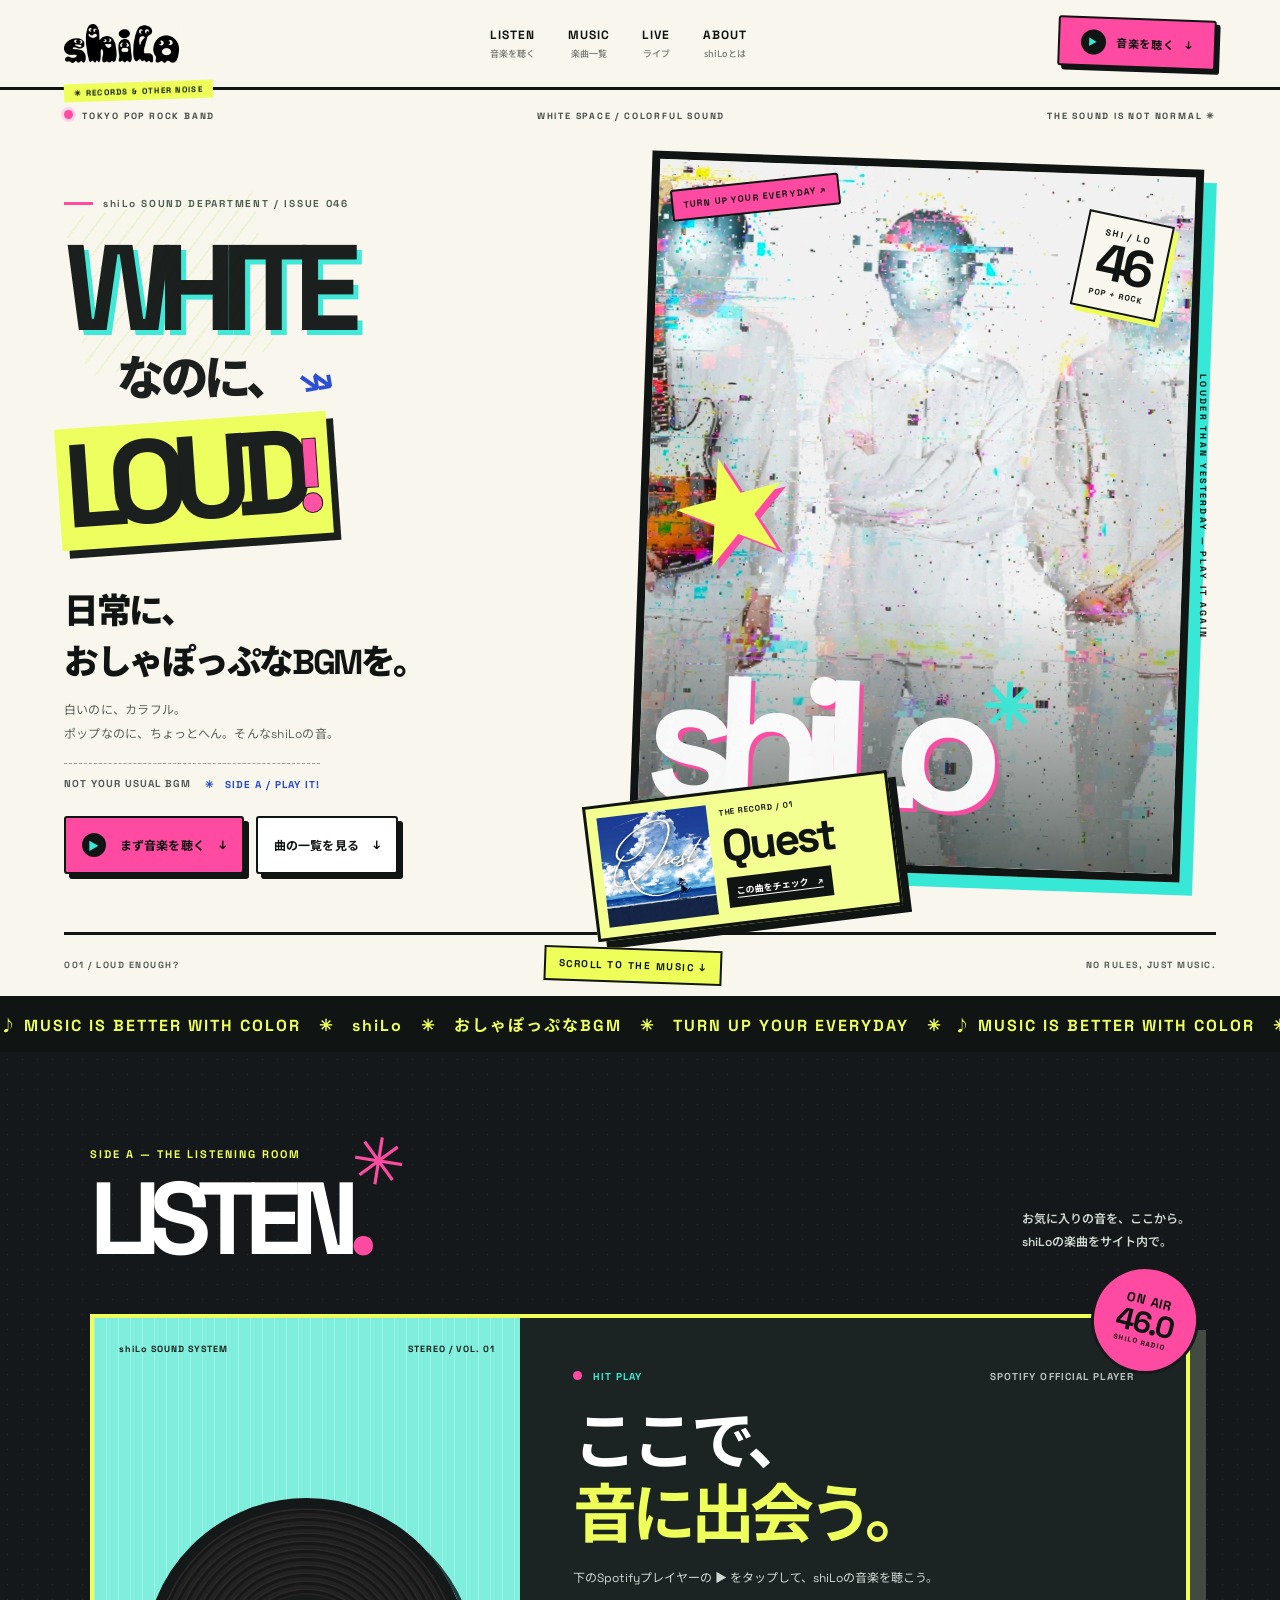
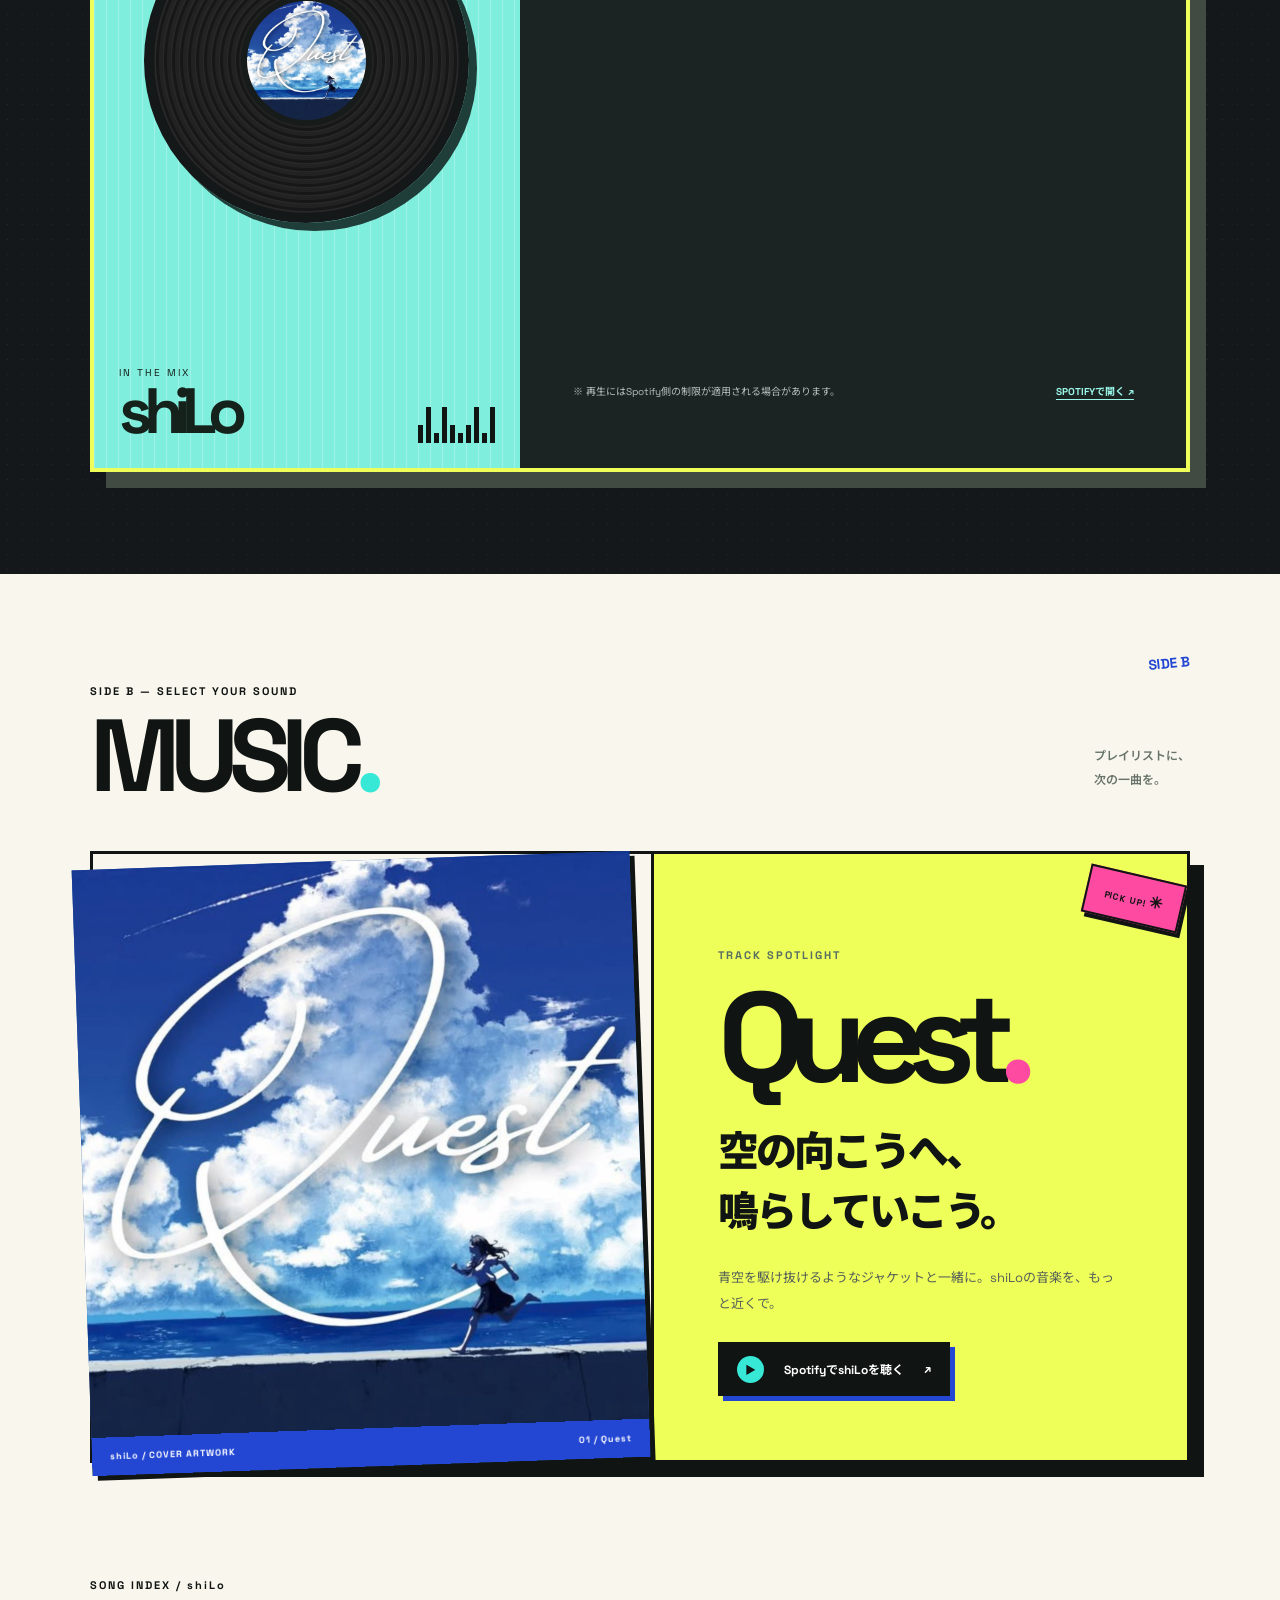
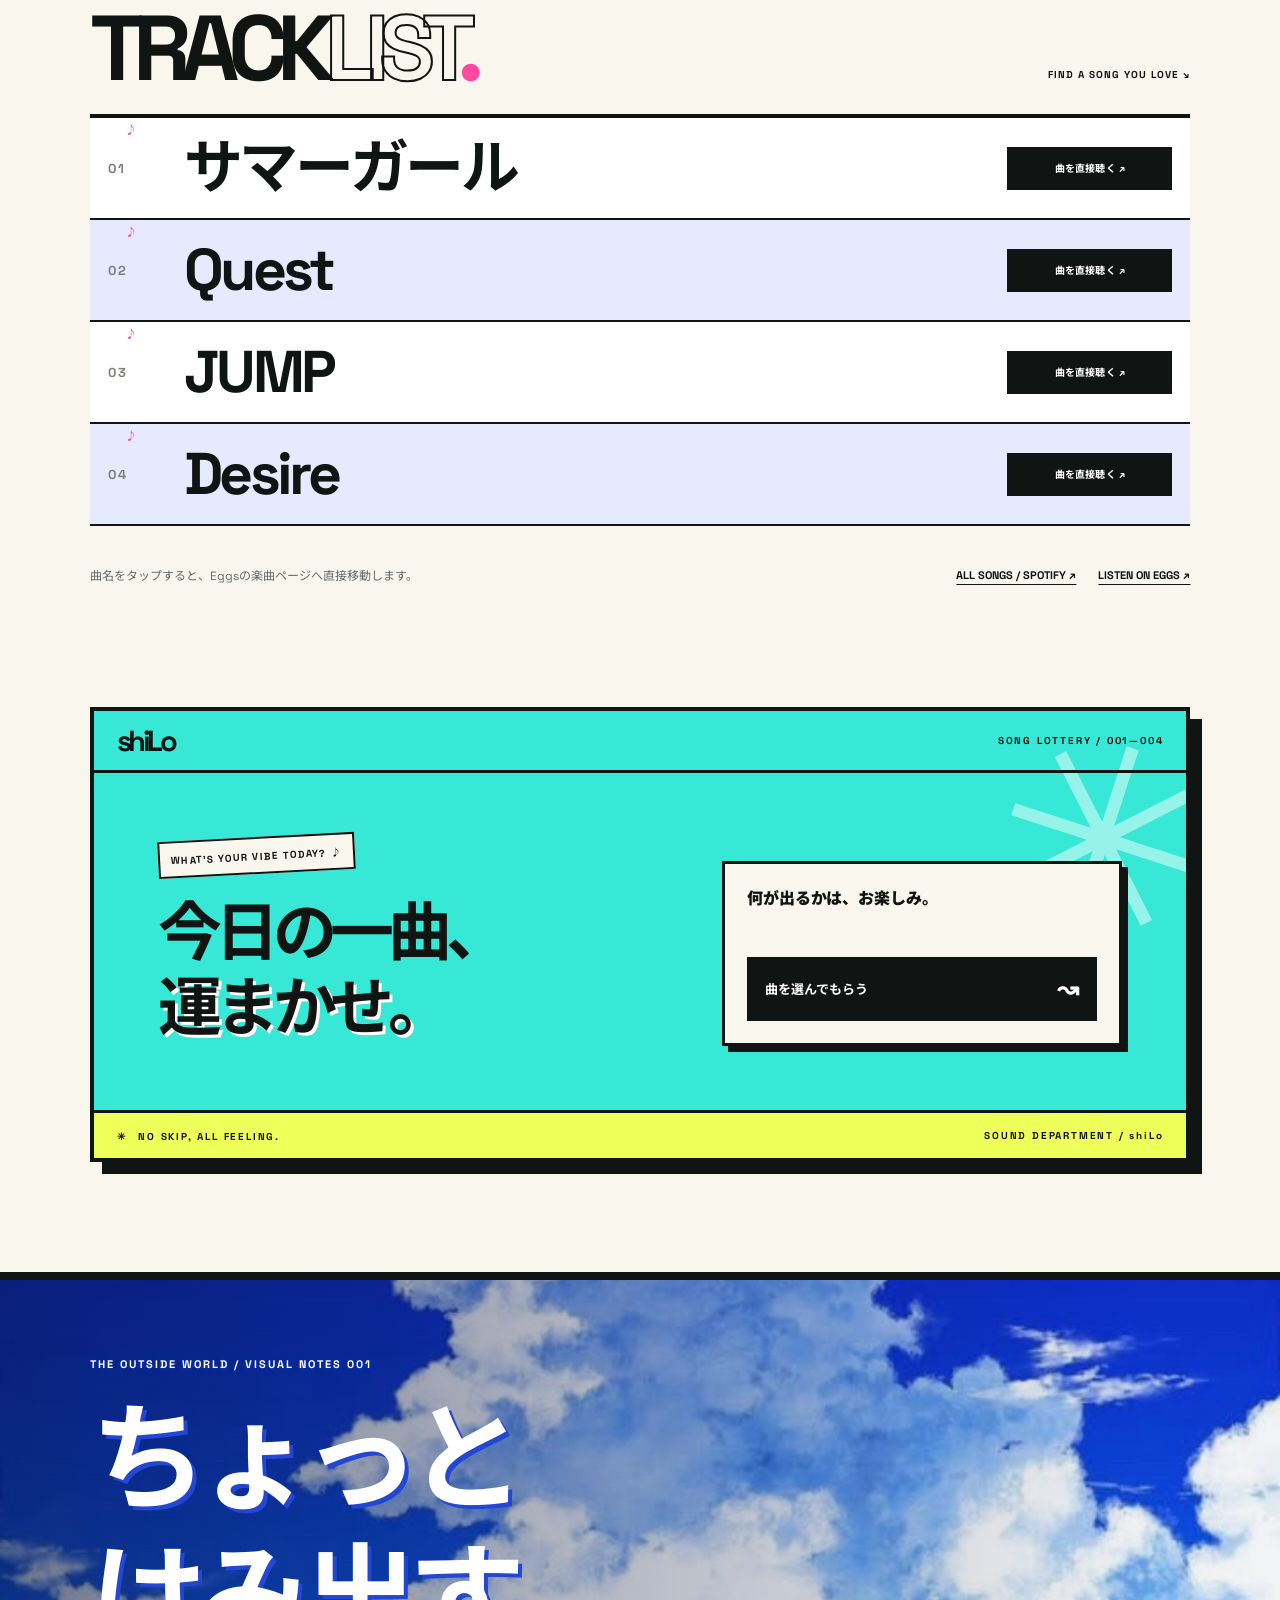
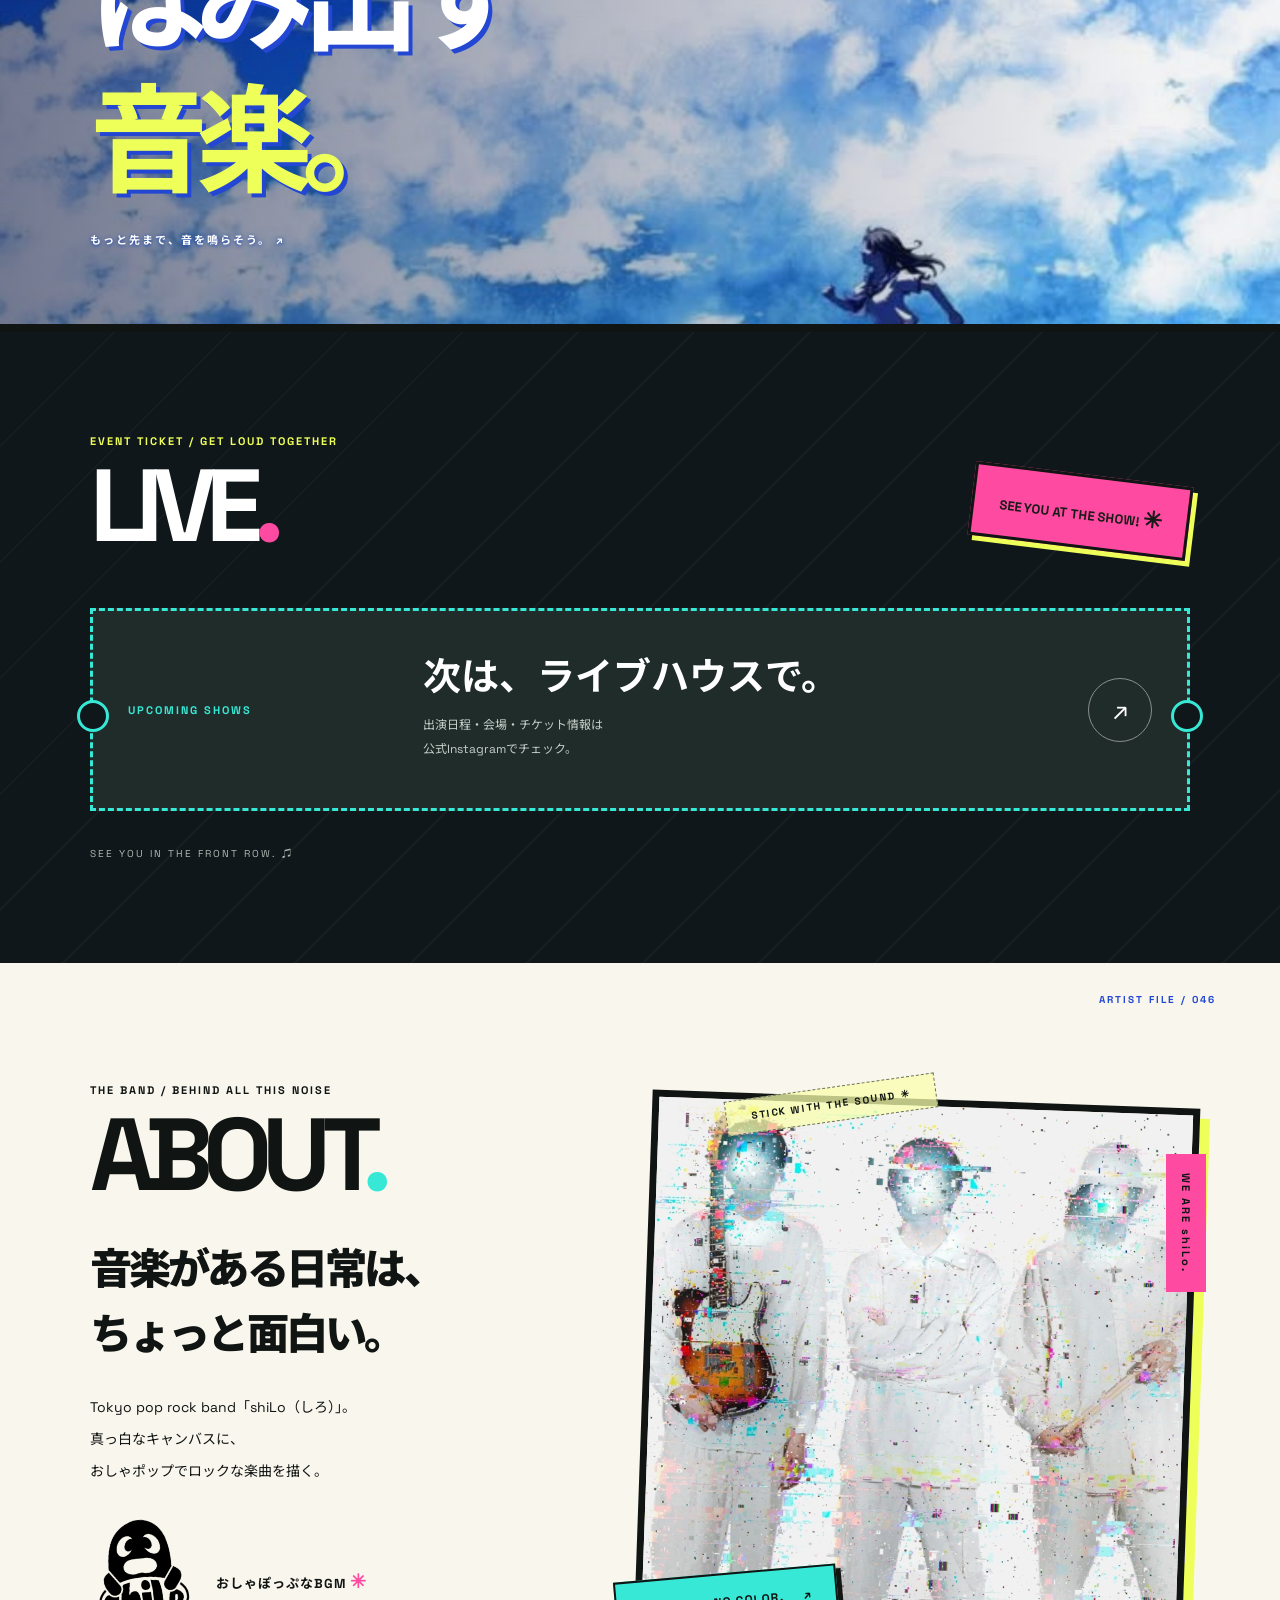
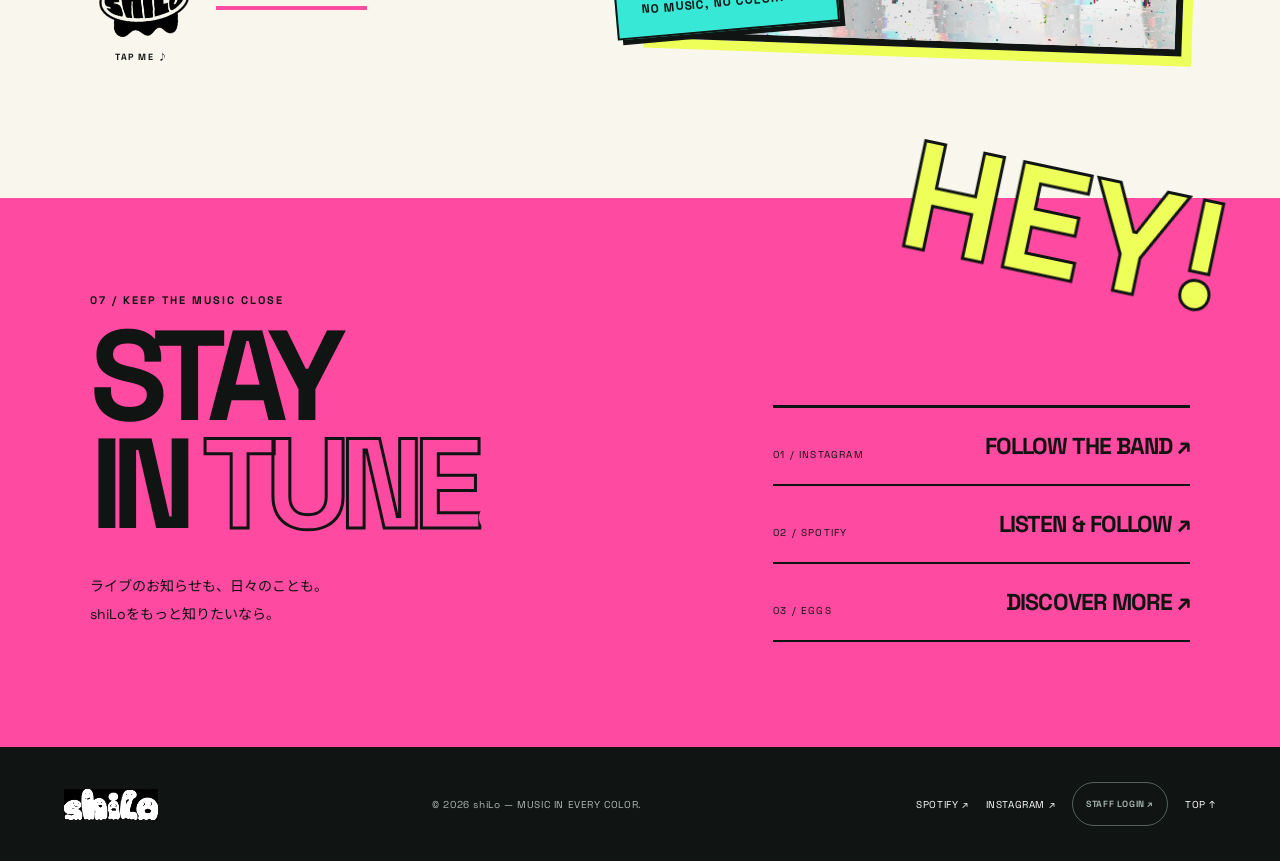
==== commit 786cbeaa: "Link shiLo tracklist directly to verified individual song pages" ====
--- a/index.html
+++ b/index.html
@@ -103,12 +103,12 @@
   </div>
   <div class="tracks-head"><div><p class="eyebrow">SONG INDEX / shiLo</p><h3>TRACK<span>LIST</span><i>.</i></h3></div><span>FIND A SONG YOU LOVE ↘</span></div>
   <ol class="track-list">
-    <li><a class="track-link" href="https://open.spotify.com/search/shiLo%20%E3%82%B5%E3%83%9E%E3%83%BC%E3%82%AC%E3%83%BC%E3%83%AB" target="_blank" rel="noopener noreferrer" aria-label="SpotifyでshiLoのサマーガールを探す"><span class="track-no">01</span><strong>サマーガール</strong><span class="track-action">Spotifyで探す ↗</span></a></li>
-    <li><a class="track-link" href="https://open.spotify.com/search/shiLo%20Quest" target="_blank" rel="noopener noreferrer" aria-label="SpotifyでshiLoのQuestを探す"><span class="track-no">02</span><strong>Quest</strong><span class="track-action">Spotifyで探す ↗</span></a></li>
-    <li><a class="track-link" href="https://open.spotify.com/search/shiLo%20JUMP" target="_blank" rel="noopener noreferrer" aria-label="SpotifyでshiLoのJUMPを探す"><span class="track-no">03</span><strong>JUMP</strong><span class="track-action">Spotifyで探す ↗</span></a></li>
-    <li><a class="track-link" href="https://open.spotify.com/search/shiLo%20Desire" target="_blank" rel="noopener noreferrer" aria-label="SpotifyでshiLoのDesireを探す"><span class="track-no">04</span><strong>Desire</strong><span class="track-action">Spotifyで探す ↗</span></a></li>
+    <li><a class="track-link" href="https://eggs.mu/artist/shiLo46/song/c4673099-8b70-4224-81ff-d453a118e8b1" target="_blank" rel="noopener noreferrer" aria-label="EggsでshiLoのサマーガールの楽曲ページを開く"><span class="track-no">01</span><strong>サマーガール</strong><span class="track-action">曲を直接聴く ↗</span></a></li>
+    <li><a class="track-link" href="https://eggs.mu/artist/shiLo46/song/6c1e52df-85f5-4a70-bd8d-8661b2e7ef18" target="_blank" rel="noopener noreferrer" aria-label="EggsでshiLoのQuestの楽曲ページを開く"><span class="track-no">02</span><strong>Quest</strong><span class="track-action">曲を直接聴く ↗</span></a></li>
+    <li><a class="track-link" href="https://eggs.mu/artist/shiLo46/song/ba1a1a9b-63e5-4b26-83ff-fa3852bae551" target="_blank" rel="noopener noreferrer" aria-label="EggsでshiLoのJUMPの楽曲ページを開く"><span class="track-no">03</span><strong>JUMP</strong><span class="track-action">曲を直接聴く ↗</span></a></li>
+    <li><a class="track-link" href="https://eggs.mu/artist/shiLo46/song/22705183-6853-4823-b80b-c483117b46cc" target="_blank" rel="noopener noreferrer" aria-label="EggsでshiLoのDesireの楽曲ページを開く"><span class="track-no">04</span><strong>Desire</strong><span class="track-action">曲を直接聴く ↗</span></a></li>
   </ol>
-  <div class="track-actions"><span>気になる曲はSpotifyやEggsでチェック。</span><div><a href="https://open.spotify.com/intl-ja/artist/6Cs1oVBWrpkgcyUJXxBZJs" target="_blank" rel="noopener noreferrer">ALL SONGS / SPOTIFY ↗</a><a href="https://eggs.mu/artist/shiLo46" target="_blank" rel="noopener noreferrer">LISTEN ON EGGS ↗</a></div></div>
+  <div class="track-actions"><span>曲名をタップすると、Eggsの楽曲ページへ直接移動します。</span><div><a href="https://open.spotify.com/intl-ja/artist/6Cs1oVBWrpkgcyUJXxBZJs" target="_blank" rel="noopener noreferrer">ALL SONGS / SPOTIFY ↗</a><a href="https://eggs.mu/artist/shiLo46" target="_blank" rel="noopener noreferrer">LISTEN ON EGGS ↗</a></div></div>
   <aside class="surprise" aria-labelledby="surprise-title">
     <div class="surprise-index"><span>shiLo</span><span>SONG LOTTERY / 001—004</span></div>
     <div class="surprise-copy">
@@ -116,7 +116,7 @@
       <div class="surprise-machine">
         <p id="shuffle-result" aria-live="polite">何が出るかは、お楽しみ。</p>
         <button type="button" id="shuffle-track" class="shuffle-button">曲を選んでもらう <span aria-hidden="true">↝</span></button>
-        <a id="shuffle-open" href="https://open.spotify.com/intl-ja/artist/6Cs1oVBWrpkgcyUJXxBZJs" target="_blank" rel="noopener noreferrer" hidden>Spotifyでこの曲を探す ↗</a>
+        <a id="shuffle-open" href="https://eggs.mu/artist/shiLo46/song/c4673099-8b70-4224-81ff-d453a118e8b1" target="_blank" rel="noopener noreferrer" hidden>Eggsでこの曲を開く ↗</a>
       </div>
     </div>
     <div class="surprise-bottom" aria-hidden="true"><span>✳　NO SKIP, ALL FEELING.</span><span>SOUND DEPARTMENT / shiLo</span></div>
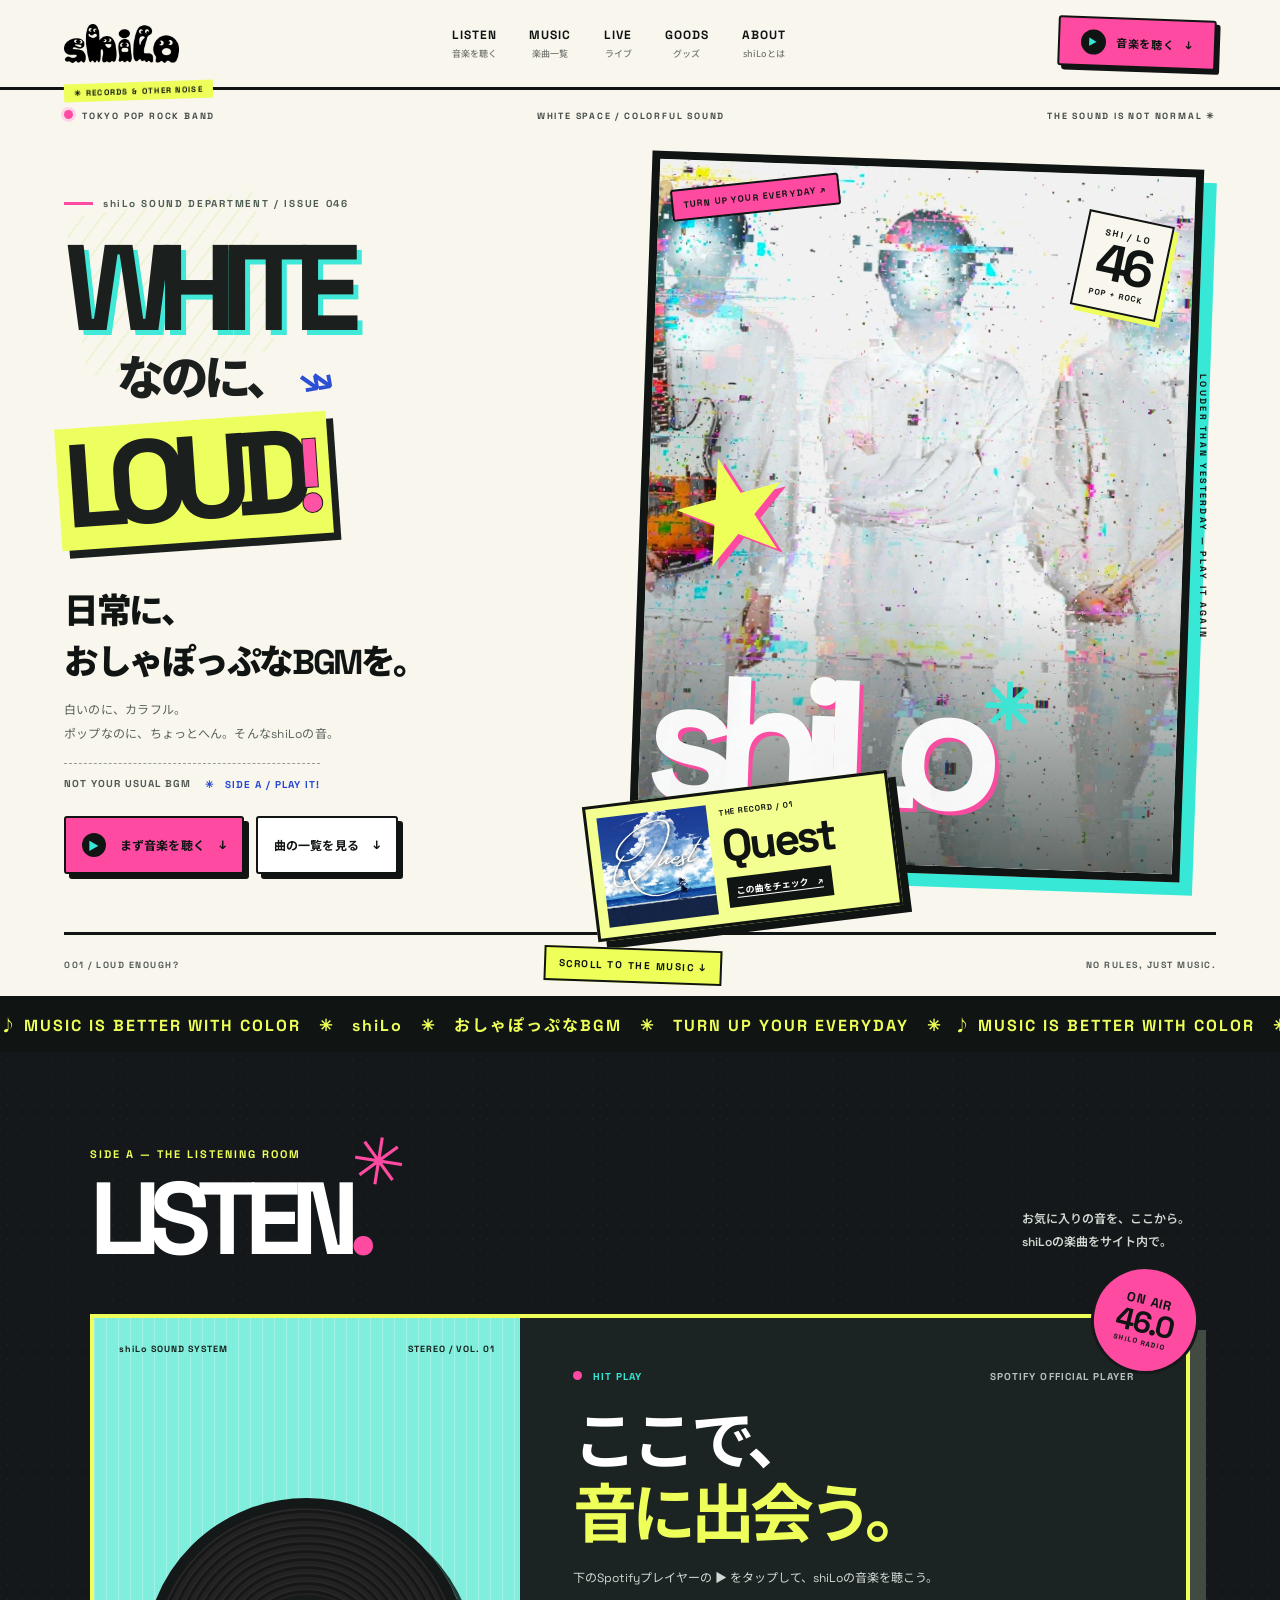
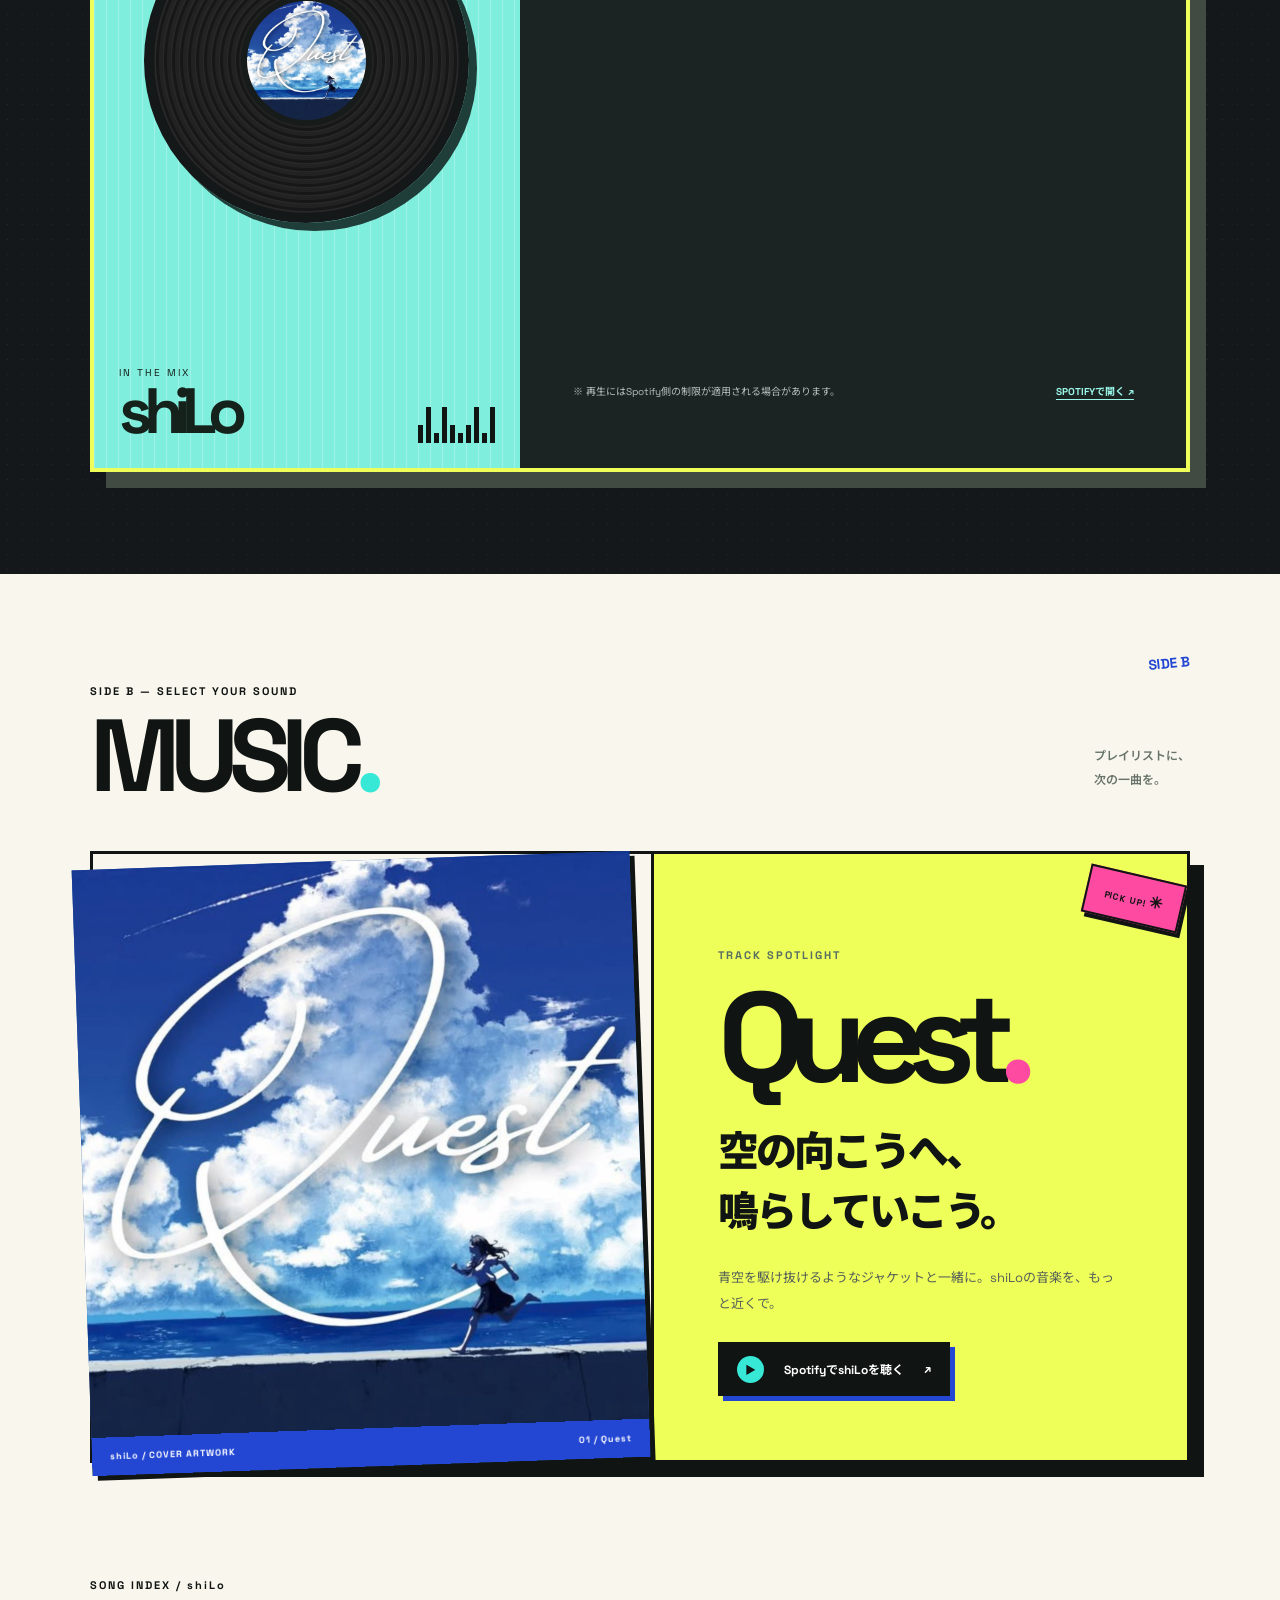
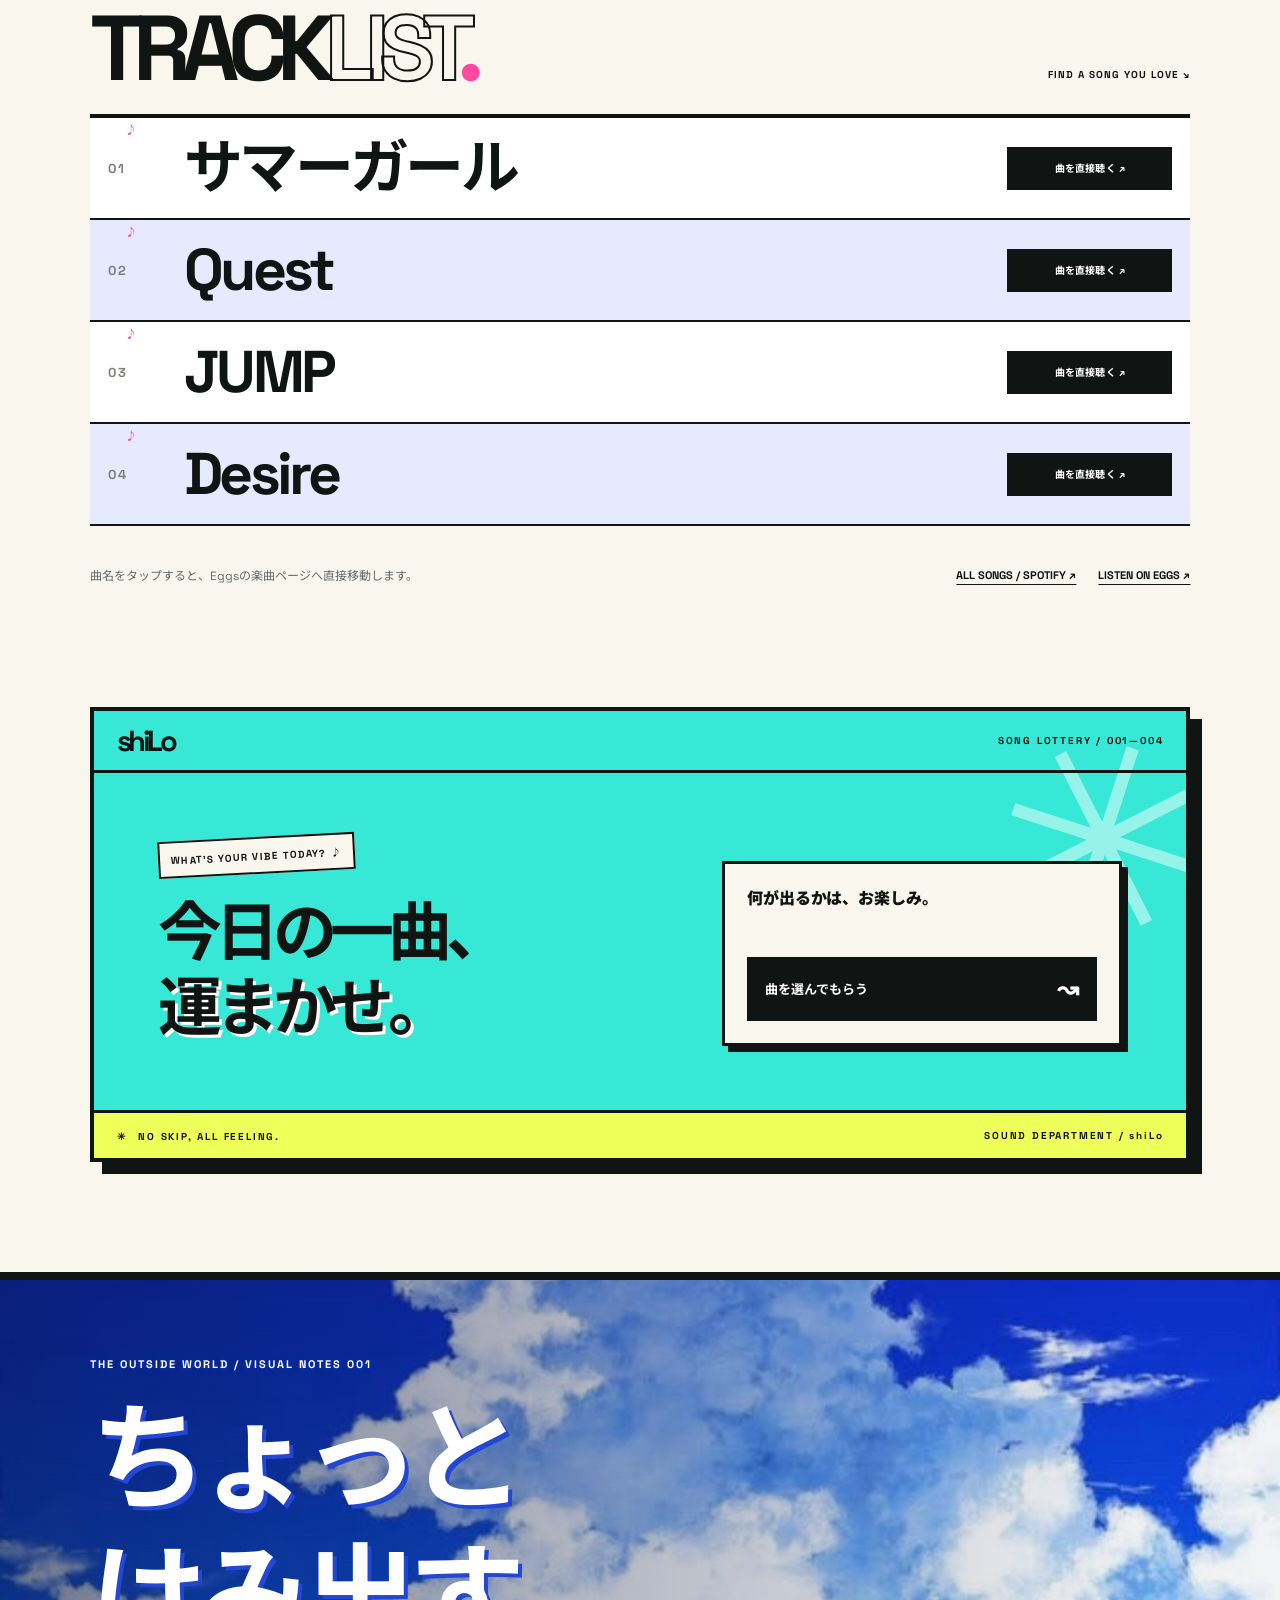
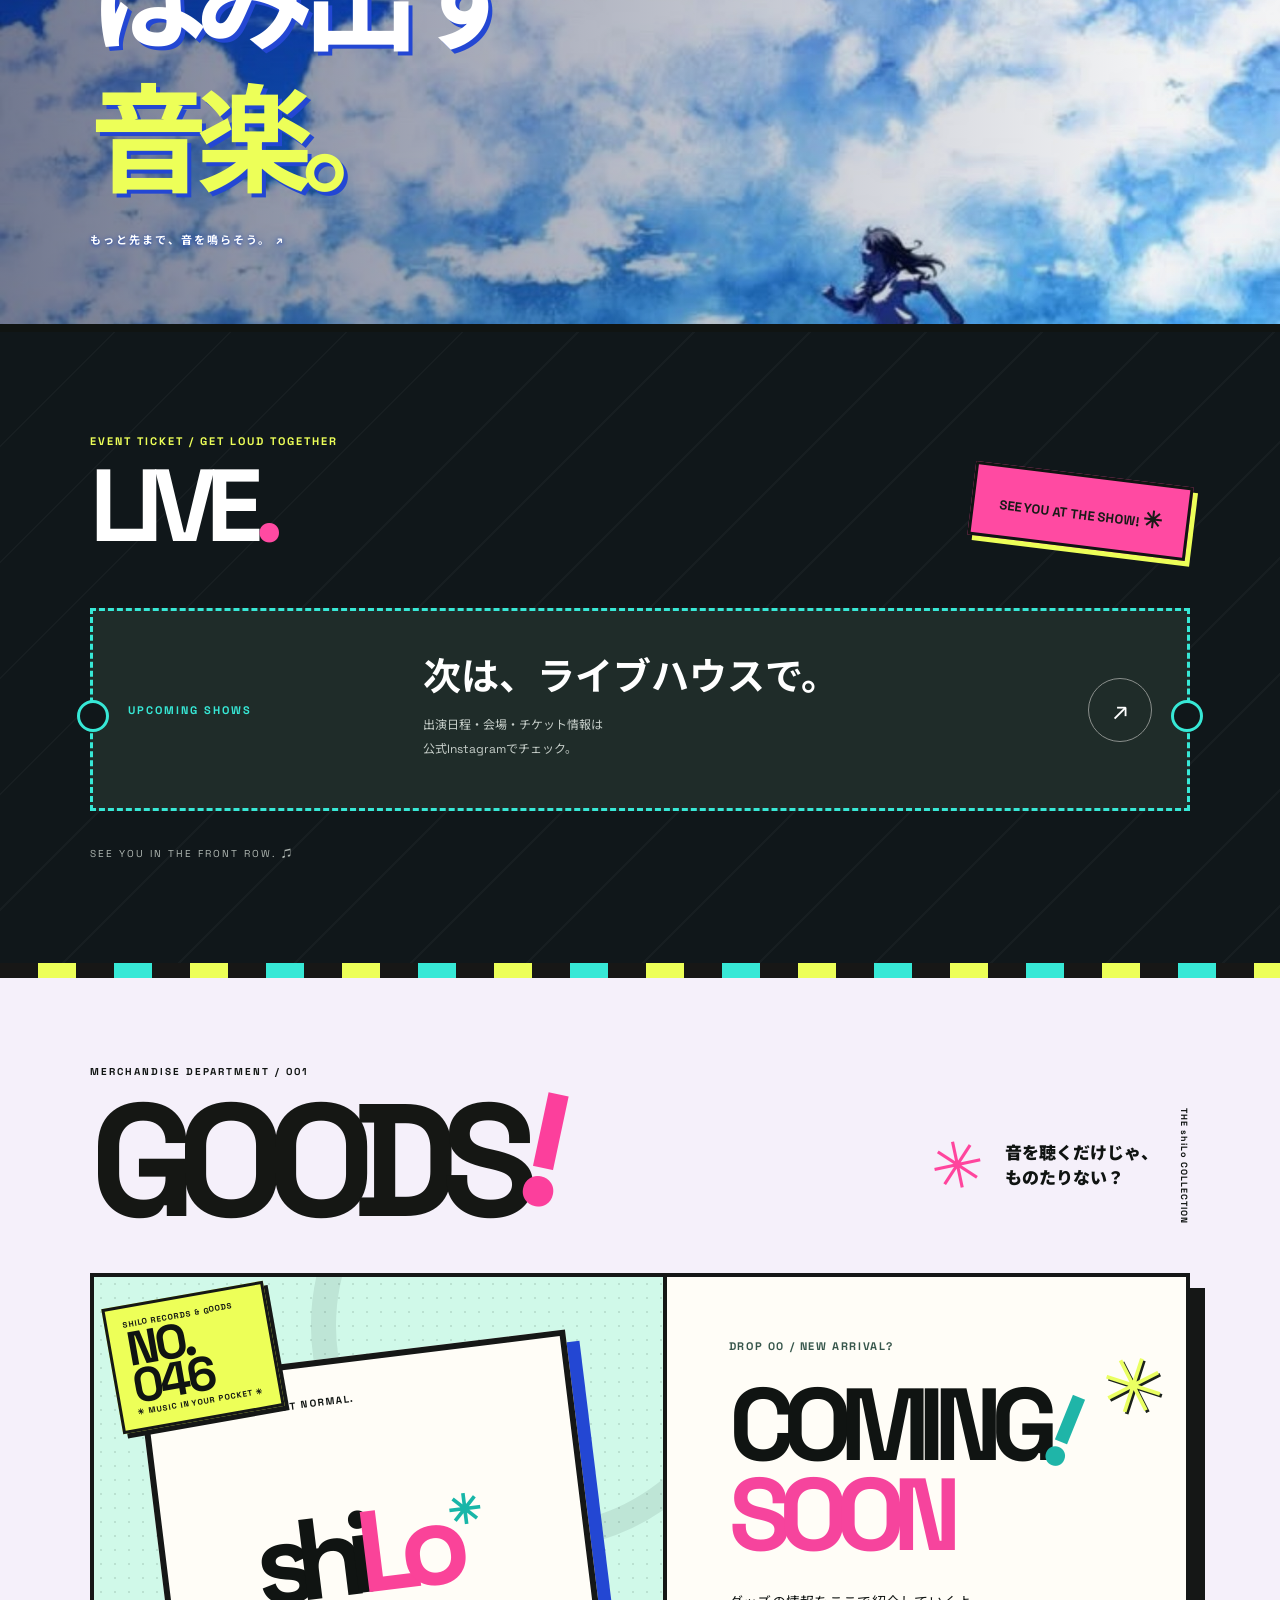
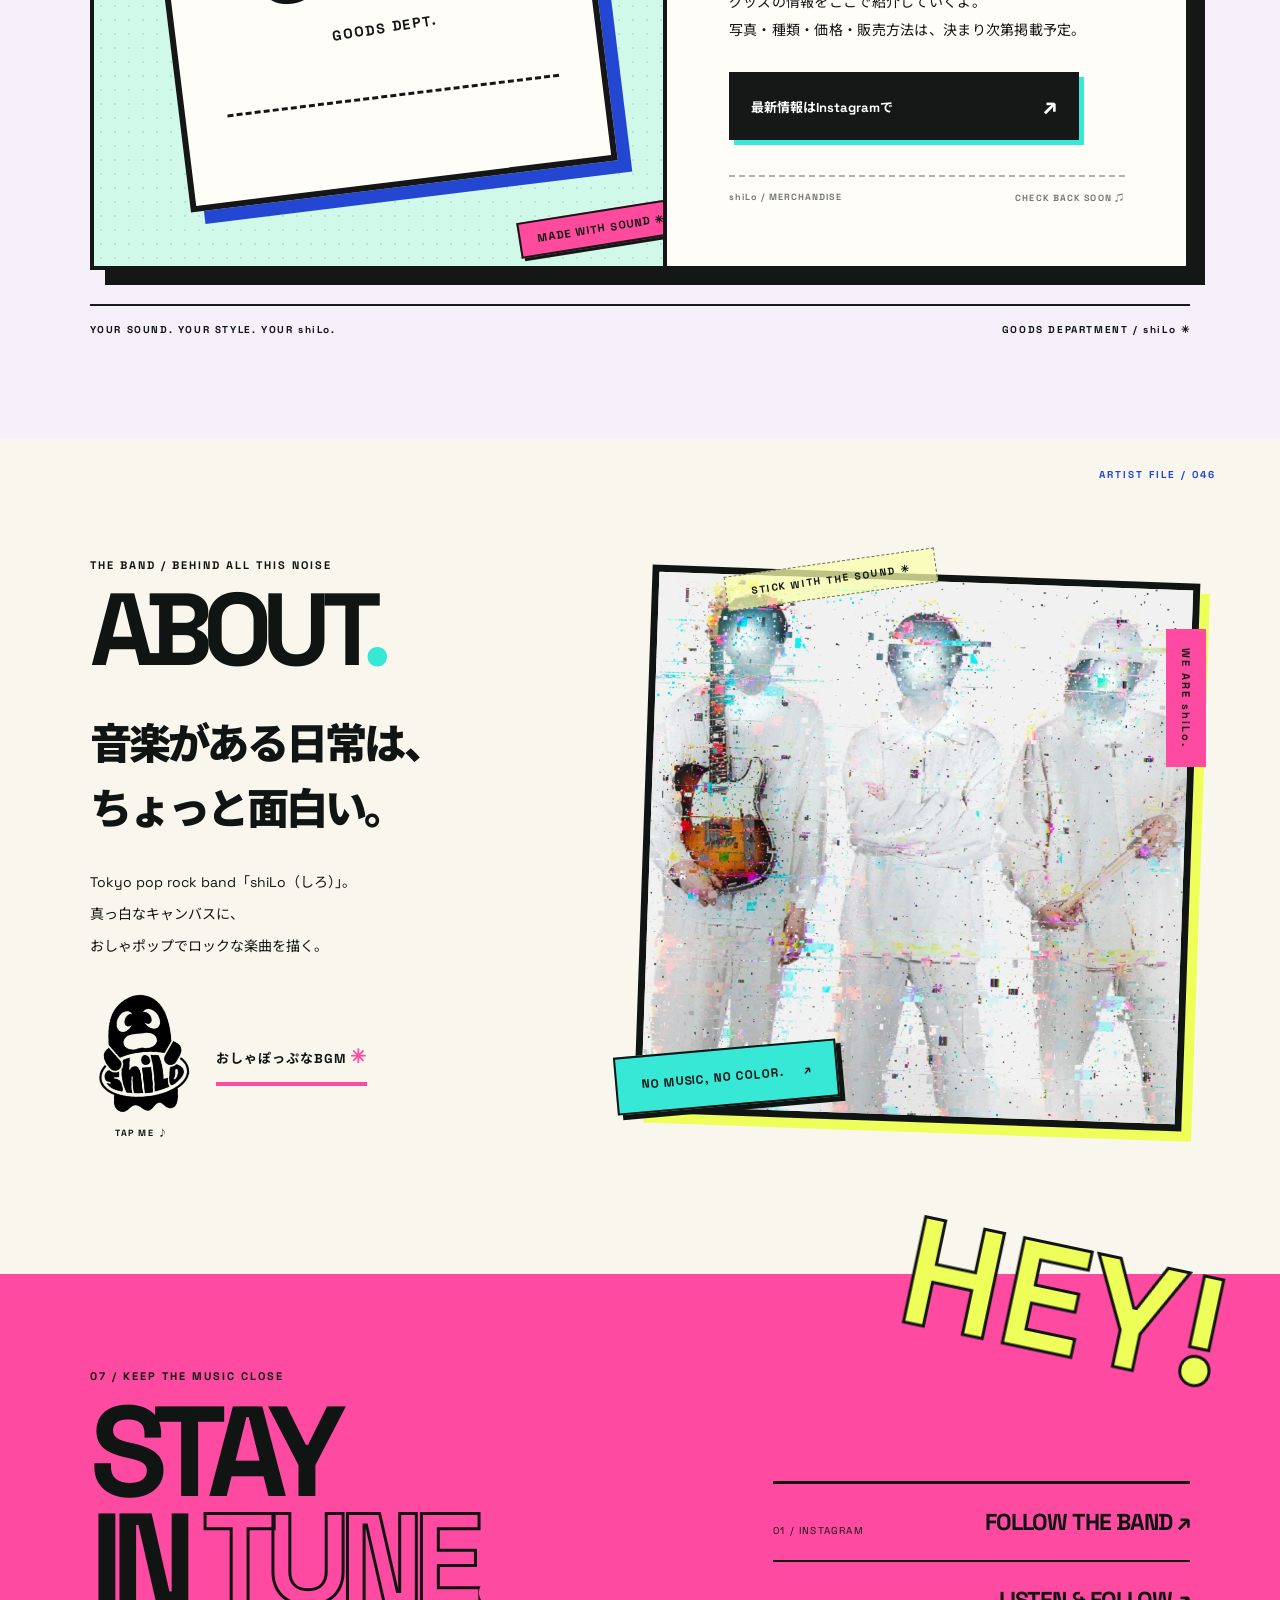
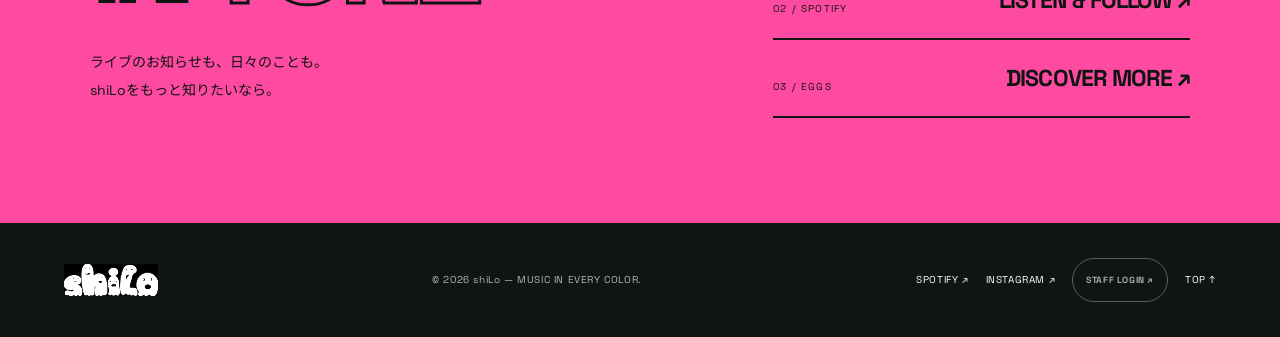
==== commit 09e20999: "Add collage-style shiLo GOODS section with future merch listing support" ====
--- a/index.html
+++ b/index.html
@@ -11,7 +11,8 @@
 <link rel="stylesheet" href="./style.css?v=20261013-tapfix">
 <link rel="stylesheet" href="./dynamic.css">
 <link rel="stylesheet" href="./editorial.css?v=20261013-editorial01">
-<link rel="stylesheet" href="./collage.css?v=20261013-odd01">
+<link rel="stylesheet" href="./collage.css?v=20261017-eggs-direct-2">
+<link rel="stylesheet" href="./goods.css?v=20261017-goods01">
 </head>
 <body>
 <a class="skip" href="#main">本文へスキップ</a>
@@ -21,6 +22,7 @@
     <a href="#listen"><span>LISTEN</span><small>音楽を聴く</small></a>
     <a href="#music"><span>MUSIC</span><small>楽曲一覧</small></a>
     <a href="#live"><span>LIVE</span><small>ライブ</small></a>
+    <a href="#goods"><span>GOODS</span><small>グッズ</small></a>
     <a href="#about"><span>ABOUT</span><small>shiLoとは</small></a>
   </nav>
   <a class="header-play" href="#listen" aria-label="音楽を聴くエリアへ移動"><span aria-hidden="true">▶</span><span>音楽を聴く</span><span aria-hidden="true">↓</span></a>
@@ -116,7 +118,7 @@
       <div class="surprise-machine">
         <p id="shuffle-result" aria-live="polite">何が出るかは、お楽しみ。</p>
         <button type="button" id="shuffle-track" class="shuffle-button">曲を選んでもらう <span aria-hidden="true">↝</span></button>
-        <a id="shuffle-open" href="https://eggs.mu/artist/shiLo46/song/c4673099-8b70-4224-81ff-d453a118e8b1" target="_blank" rel="noopener noreferrer" hidden>Eggsでこの曲を開く ↗</a>
+        <a id="shuffle-open" href="https://eggs.mu/artist/shiLo46/song/c4673099-8b70-4224-81ff-d453a118e8b1" target="_blank" rel="noopener noreferrer" hidden>選ばれた曲を直接聴く ↗</a>
       </div>
     </div>
     <div class="surprise-bottom" aria-hidden="true"><span>✳　NO SKIP, ALL FEELING.</span><span>SOUND DEPARTMENT / shiLo</span></div>
@@ -140,6 +142,32 @@
   <p class="live-bottom-note">SEE YOU IN THE FRONT ROW. ♫</p>
 </section>
 
+<section id="goods" class="section goods-section" aria-labelledby="goods-title">
+  <div class="goods-head">
+    <div><p class="eyebrow">MERCHANDISE DEPARTMENT / 001</p><h2 id="goods-title">GOODS<span>!</span></h2></div>
+    <div class="goods-head-note"><span class="goods-head-star" aria-hidden="true">✳</span><p>音を聴くだけじゃ、<br>ものたりない？</p><span>THE shiLo COLLECTION</span></div>
+  </div>
+
+  <div class="goods-shelf" id="goods-placeholder">
+    <div class="goods-art" aria-hidden="true">
+      <div class="goods-ticket"><span>SHILO RECORDS & GOODS</span><strong>NO.<br>046</strong><span>✳ MUSIC IN YOUR POCKET ✳</span></div>
+      <div class="goods-graphic"><span class="goods-mini-label">THE SOUND IS NOT NORMAL.</span><strong>shi<span>Lo</span><i>✳</i></strong><em>GOODS DEPT.</em></div>
+      <span class="goods-tape">MADE WITH SOUND ✳</span>
+    </div>
+    <div class="goods-info">
+      <p class="goods-overline">DROP 00 / NEW ARRIVAL?</p>
+      <div class="goods-rotated-stamp" aria-hidden="true">✳</div>
+      <h3>COMING<br><span>SOON</span><i>!</i></h3>
+      <p class="goods-description">グッズの情報をここで紹介していくよ。<br>写真・種類・価格・販売方法は、決まり次第掲載予定。</p>
+      <a class="goods-cta" href="https://www.instagram.com/shilo.46/" target="_blank" rel="noopener noreferrer"><span>最新情報はInstagramで</span><span aria-hidden="true">↗</span></a>
+      <div class="goods-fineprint"><span>shiLo / MERCHANDISE</span><span>CHECK BACK SOON ♫</span></div>
+    </div>
+  </div>
+
+  <div id="goods-list" class="goods-grid" aria-label="グッズ一覧" hidden></div>
+  <div class="goods-footer"><span>YOUR SOUND. YOUR STYLE. YOUR shiLo.</span><span>GOODS DEPARTMENT / shiLo ✳</span></div>
+</section>
+
 <section id="about" class="section about" aria-labelledby="about-title">
   <div class="about-copy"><p class="eyebrow">THE BAND / BEHIND ALL THIS NOISE</p><h2 id="about-title">ABOUT<span class="cyan">.</span></h2><p class="about-lead">音楽がある日常は、<br>ちょっと面白い。</p><p id="about-text">Tokyo pop rock band「shiLo（しろ）」。<br>真っ白なキャンバスに、<br>おしゃポップでロックな楽曲を描く。</p><div class="character-signature"><div class="mascot-play"><button class="mascot-button" type="button" aria-label="shiLoのキャラクターと遊ぶ" aria-describedby="mascot-hint"><img src="./assets/shilo-character.jpg" alt="" width="1189" height="1536" loading="lazy"></button><span id="mascot-hint">TAP ME ♪</span><span class="mascot-message" role="status" aria-live="polite"></span></div><p class="concept">おしゃぽっぷなBGM <span>✳</span></p></div></div>
   <div class="about-photo"><img src="./assets/artist.webp" alt="shiLoのアーティスト写真" loading="lazy"><div class="about-photo-tag">NO MUSIC, NO COLOR. <span>↗</span></div><span class="about-photo-label">WE ARE shiLo.</span><div class="about-tape" aria-hidden="true">STICK WITH THE SOUND ✳</div></div>
@@ -158,6 +186,7 @@
   <span>© <span id="year">2026</span> shiLo — MUSIC IN EVERY COLOR.</span>
   <div class="footer-links"><a href="https://open.spotify.com/intl-ja/artist/6Cs1oVBWrpkgcyUJXxBZJs" target="_blank" rel="noopener noreferrer">SPOTIFY ↗</a><a href="https://www.instagram.com/shilo.46/" target="_blank" rel="noopener noreferrer">INSTAGRAM ↗</a><a class="staff-entry" href="./admin/" aria-label="shiLo 管理者ログイン">STAFF LOGIN ↗</a><a href="#top">TOP ↑</a></div>
 </footer>
-<script src="./play.js" defer></script>
+<script src="./play.js?v=20261017-eggs-direct-2" defer></script>
+<script src="./goods.js?v=20261017-goods01" defer></script>
 <script src="./content.js" defer></script>
 </body></html>
--- a/collage.css
+++ b/collage.css
@@ -275,3 +275,8 @@
  .hero-title .hero-doodle,.poster-scribble{animation:none!important}
  .hero-portrait>img,.hero-feature{transition:none!important}
 }
+
+/* Make the selected song's direct link unmistakably tappable. */
+#shuffle-open:not([hidden]){display:flex;align-items:center;justify-content:space-between;gap:10px;min-height:50px;margin-top:13px;padding:13px 16px;background:var(--acid);color:var(--ink);border:2px solid var(--ink);font-size:13px;font-weight:900;letter-spacing:0;text-decoration:none;box-shadow:3px 3px 0 var(--ink)}
+#shuffle-open:not([hidden]):hover{background:#fff}
+#shuffle-open:focus-visible{outline:3px solid var(--blue);outline-offset:4px}
--- a/goods.css
+++ b/goods.css
@@ -0,0 +1,121 @@
+/* shiLo / GOODS DEPARTMENT — merch space that supports real items when supplied. */
+/* End-of-stack stylesheet; preserves all previous music and admin sections. */
+.site-header nav{min-width:0}
+.goods-section{background:#f5f0fa;position:relative;padding-top:clamp(75px,8vw,128px);padding-bottom:clamp(70px,8vw,125px);isolation:isolate}
+.goods-section:before{content:"";position:absolute;top:0;left:0;right:0;height:15px;background:repeating-linear-gradient(90deg,#171716 0 38px,#edff58 38px 76px,#171716 76px 114px,#37e8d6 114px 152px);z-index:-1}
+.goods-head{display:flex;align-items:end;justify-content:space-between;gap:20px;margin-bottom:45px}
+.goods-head .eyebrow{font-size:10px;letter-spacing:2px;margin-bottom:16px}
+.goods-head h2{font:700 clamp(82px,12.5vw,200px)/.84 "Space Grotesk","Noto Sans JP",sans-serif;letter-spacing:-.115em;color:#151714;margin:0}
+.goods-head h2>span{color:#fc3f9c;display:inline-block;transform:rotate(12deg) translateY(-.08em)}
+.goods-head-note{display:flex;align-items:center;gap:20px;padding-bottom:4px}
+.goods-head-note .goods-head-star{color:#ff459d;font-size:64px;line-height:1;transform:rotate(-12deg)}
+.goods-head-note p{margin:0;font-size:clamp(12px,1.4vw,17px);font-weight:900;line-height:1.5}
+.goods-head-note>span:last-child{writing-mode:vertical-rl;font-size:9px;font-weight:700;letter-spacing:1px;white-space:nowrap}
+.goods-shelf{display:grid;grid-template-columns:1.05fr .95fr;min-height:490px;border:4px solid #151716;box-shadow:15px 15px 0 #151716;background:#fff;overflow:hidden}
+.goods-art{min-width:0;position:relative;background:#d0f9e9;display:flex;align-items:center;justify-content:center;overflow:hidden;border-right:4px solid #151716;padding:55px 30px;isolation:isolate}
+.goods-art:before{content:"";position:absolute;inset:0;background:radial-gradient(#091b121c 1px,transparent 1px);background-size:14px 14px;pointer-events:none}
+.goods-art:after{content:"";position:absolute;width:70%;aspect-ratio:1;border-radius:50%;border:25px solid #1f3331;transform:rotate(-16deg);right:-17%;top:-30%;opacity:.1;z-index:-1}
+.goods-graphic{position:relative;width:min(100%,430px);aspect-ratio:1/1.01;border:6px solid #151716;background:#fffdf7;box-shadow:13px 13px 0 #2347d3;transform:rotate(-7deg);display:flex;flex-direction:column;align-items:center;justify-content:center;gap:20px}
+.goods-graphic:after{content:"";width:80%;border-bottom:3px dashed #151716;position:absolute;bottom:20%}
+.goods-graphic strong{font-size:clamp(75px,9vw,152px);line-height:.82;letter-spacing:-.17em;white-space:nowrap;transform:translateX(-.07em)}
+.goods-graphic strong span{color:#fa4399}
+.goods-graphic strong i{font-style:normal;font-size:.35em;vertical-align:top;color:#18b6a8;letter-spacing:-.1em}
+.goods-mini-label{position:absolute;left:8%;top:7%;font-size:10px;font-weight:700;letter-spacing:1.5px}
+.goods-graphic em{font-style:normal;font-size:14px;letter-spacing:2px;font-weight:900;transform:rotate(-2deg)}
+.goods-ticket{position:absolute;top:17px;left:17px;background:#edff58;border:3px solid #151716;transform:rotate(-10deg);padding:11px 15px;z-index:3;box-shadow:4px 5px 0 #151716;display:flex;flex-direction:column;gap:2px}
+.goods-ticket>span{font-size:8px;font-weight:700;letter-spacing:1px;white-space:nowrap}
+.goods-ticket strong{font-size:48px;line-height:.78;letter-spacing:-.075em}
+.goods-tape{position:absolute;bottom:20px;right:-20px;transform:rotate(-9deg);padding:9px 17px;background:#ff4a9e;border:2px solid #151716;box-shadow:3px 3px 0 #151716;font-size:11px;font-weight:700;letter-spacing:1.1px;z-index:3}
+.goods-info{position:relative;display:flex;flex-direction:column;justify-content:center;align-items:start;min-width:0;padding:clamp(30px,4.8vw,73px);background:#fffdf7;overflow:hidden}
+.goods-overline{font-size:11px;font-weight:700;letter-spacing:1.6px;margin:0 0 27px;color:#37564b}
+.goods-info h3{font-size:clamp(72px,8vw,130px);line-height:.88;letter-spacing:-.115em;margin:0 0 28px;font-weight:700;position:relative}
+.goods-info h3 span{color:#f6449d}
+.goods-info h3 i{color:#1fb5a8;font-style:normal;position:absolute;right:-.22em;top:.04em;transform:rotate(22deg)}
+.goods-description{font-size:14px;line-height:2;letter-spacing:.02em;margin:0 0 28px}
+.goods-rotated-stamp{position:absolute;right:4%;top:12%;font-size:clamp(56px,6vw,98px);color:#eaff62;line-height:1;transform:rotate(18deg);text-shadow:2px 2px #1a211b;pointer-events:none}
+.goods-cta{display:flex;align-items:center;justify-content:space-between;gap:20px;background:#161817;color:#fff;padding:17px 20px;min-height:56px;width:min(100%,350px);border:2px solid #161817;font-size:13px;font-weight:700;box-shadow:5px 5px 0 #37e8d6;transition:transform .2s,background .2s}
+.goods-cta:hover{background:#2347d3;transform:translateY(-3px)}
+.goods-cta span:last-child{font-size:23px}
+.goods-fineprint{display:flex;justify-content:space-between;flex-wrap:wrap;gap:10px;width:100%;border-top:2px dashed #afb6ae;padding-top:14px;margin-top:35px;font-size:9px;letter-spacing:1.1px;font-weight:700;color:#737a73}
+.goods-footer{display:flex;justify-content:space-between;gap:18px;margin-top:34px;letter-spacing:1.6px;font-size:10px;font-weight:700;border-top:2px solid #181b17;padding-top:17px}
+.goods-grid{display:grid;grid-template-columns:repeat(3,minmax(0,1fr));gap:22px}
+.goods-grid[hidden]{display:none}
+.goods-product{background:#fff;border:3px solid #151716;display:flex;flex-direction:column;min-width:0;position:relative;box-shadow:5px 6px 0 #151716}
+.goods-product:nth-child(3n+2){box-shadow:5px 6px 0 #ff4299}
+.goods-product:nth-child(3n+3){box-shadow:5px 6px 0 #0dbbab}
+.goods-product-media{background:#dcf3ed;aspect-ratio:1;overflow:hidden;display:grid;place-items:center;border-bottom:3px solid #171716}
+.goods-product-media img{display:block;width:100%;height:100%;object-fit:contain}
+.goods-product-media .goods-no-photo{font-size:clamp(22px,3vw,41px);font-weight:900;letter-spacing:-.08em;line-height:1.2;color:#1a2020;text-align:center;padding:15px}
+.goods-product-body{padding:19px 17px 21px;flex:1;display:flex;flex-direction:column}
+.goods-product .goods-product-code{font-size:10px;font-weight:700;letter-spacing:1.5px;margin:0 0 11px}
+.goods-product h3{font-size:clamp(20px,2.5vw,35px);letter-spacing:-.06em;line-height:1.2;margin:0 0 14px;overflow-wrap:anywhere}
+.goods-product-price{font-size:22px;letter-spacing:-.05em;font-weight:900;margin:0 0 16px}
+.goods-product-description{font-size:12px;line-height:1.9;margin:0 0 17px;color:#566057;white-space:pre-line}
+.goods-product-link{margin-top:auto;min-height:45px;display:flex;justify-content:space-between;align-items:center;gap:10px;background:#151716;color:#fff;padding:10px 14px;font-size:12px;font-weight:700}
+.goods-product-link:hover{background:#2347d3}
+.goods-product-unavailable{margin-top:auto;background:#dbe3d7;color:#444a44;padding:13px 14px;font-size:11px;font-weight:700;line-height:1.5}
+@media(max-width:1100px){
+ .goods-head h2{font-size:clamp(80px,12vw,135px)}
+ .goods-art{padding:48px 25px}
+ .goods-graphic strong{font-size:clamp(70px,9vw,120px)}
+ .goods-ticket{top:13px;left:13px}
+ .goods-info h3{font-size:clamp(70px,8vw,110px)}
+}
+@media(max-width:850px){
+ .goods-head-note{gap:9px}
+ .goods-shelf{grid-template-columns:1fr}
+ .goods-art{border-right:0;border-bottom:4px solid #151716;min-height:380px}
+ .goods-graphic{width:min(67%,330px)}
+ .goods-graphic strong{font-size:clamp(75px,14vw,115px)}
+ .goods-info{padding:36px 29px}
+ .goods-info h3{font-size:clamp(80px,13vw,120px)}
+ .goods-grid{grid-template-columns:repeat(2,minmax(0,1fr))}
+}
+@media(max-width:700px){
+ .site-header nav{grid-template-columns:repeat(5,minmax(0,1fr))!important}
+ .site-header nav a{font-size:9px!important;letter-spacing:0!important;padding:9px 1px;min-width:0}
+ .site-header nav a small{font-size:8px!important;white-space:nowrap}
+ .goods-section{padding:72px 6% 80px}
+ .goods-head{align-items:flex-start;flex-direction:column;gap:15px;margin-bottom:28px}
+ .goods-head h2{font-size:clamp(72px,18vw,117px)}
+ .goods-head .eyebrow{font-size:8px;letter-spacing:1.1px;margin-bottom:13px}
+ .goods-head-note{align-items:center;gap:12px;padding:0}
+ .goods-head-note .goods-head-star{font-size:30px}
+ .goods-head-note p{font-size:12px}
+ .goods-head-note>span:last-child{writing-mode:initial;font-size:8px;margin-left:5px}
+ .goods-shelf{min-height:0;border-width:3px;box-shadow:7px 7px 0 #151716}
+ .goods-art{min-height:320px;padding:48px 15px 30px;border-bottom:3px solid #151716}
+ .goods-graphic{width:min(70%,265px);aspect-ratio:1;box-shadow:7px 7px 0 #2347d3;border-width:4px}
+ .goods-graphic strong{font-size:clamp(58px,16vw,100px)}
+ .goods-mini-label{font-size:7px;letter-spacing:.8px}
+ .goods-graphic em{font-size:10px}
+ .goods-ticket{top:9px;left:9px;padding:9px;border-width:2px}
+ .goods-ticket>span{font-size:6px}
+ .goods-ticket strong{font-size:34px}
+ .goods-tape{font-size:8px;bottom:15px;padding:8px 12px}
+ .goods-info{padding:38px 22px 27px}
+ .goods-overline{font-size:9px;margin-bottom:21px}
+ .goods-info h3{font-size:clamp(68px,17vw,108px);margin-bottom:22px}
+ .goods-description{font-size:12px;margin-bottom:22px}
+ .goods-cta{width:100%;font-size:12px;min-height:54px}
+ .goods-fineprint{margin-top:27px;font-size:8px}
+ .goods-footer{font-size:8px;line-height:1.8;flex-wrap:wrap;margin-top:30px}
+ .goods-grid{grid-template-columns:repeat(2,minmax(0,1fr));gap:12px}
+ .goods-product{border-width:2px}
+ .goods-product-media{border-bottom-width:2px}
+ .goods-product-body{padding:12px 10px 13px}
+ .goods-product .goods-product-code{font-size:8px;margin-bottom:8px}
+ .goods-product h3{font-size:18px}
+ .goods-product-price{font-size:18px}
+ .goods-product-description{font-size:10px}
+ .goods-product-link{padding:8px 9px;font-size:10px;min-height:44px}
+}
+@media(max-width:390px){
+ .goods-grid{grid-template-columns:1fr}
+ .goods-art{min-height:290px}
+ .goods-graphic strong{font-size:16vw}
+ .goods-head-note>span:last-child{display:none}
+}
+@media(prefers-reduced-motion:reduce){
+ .goods-cta,.goods-product-link{transition:none}
+}
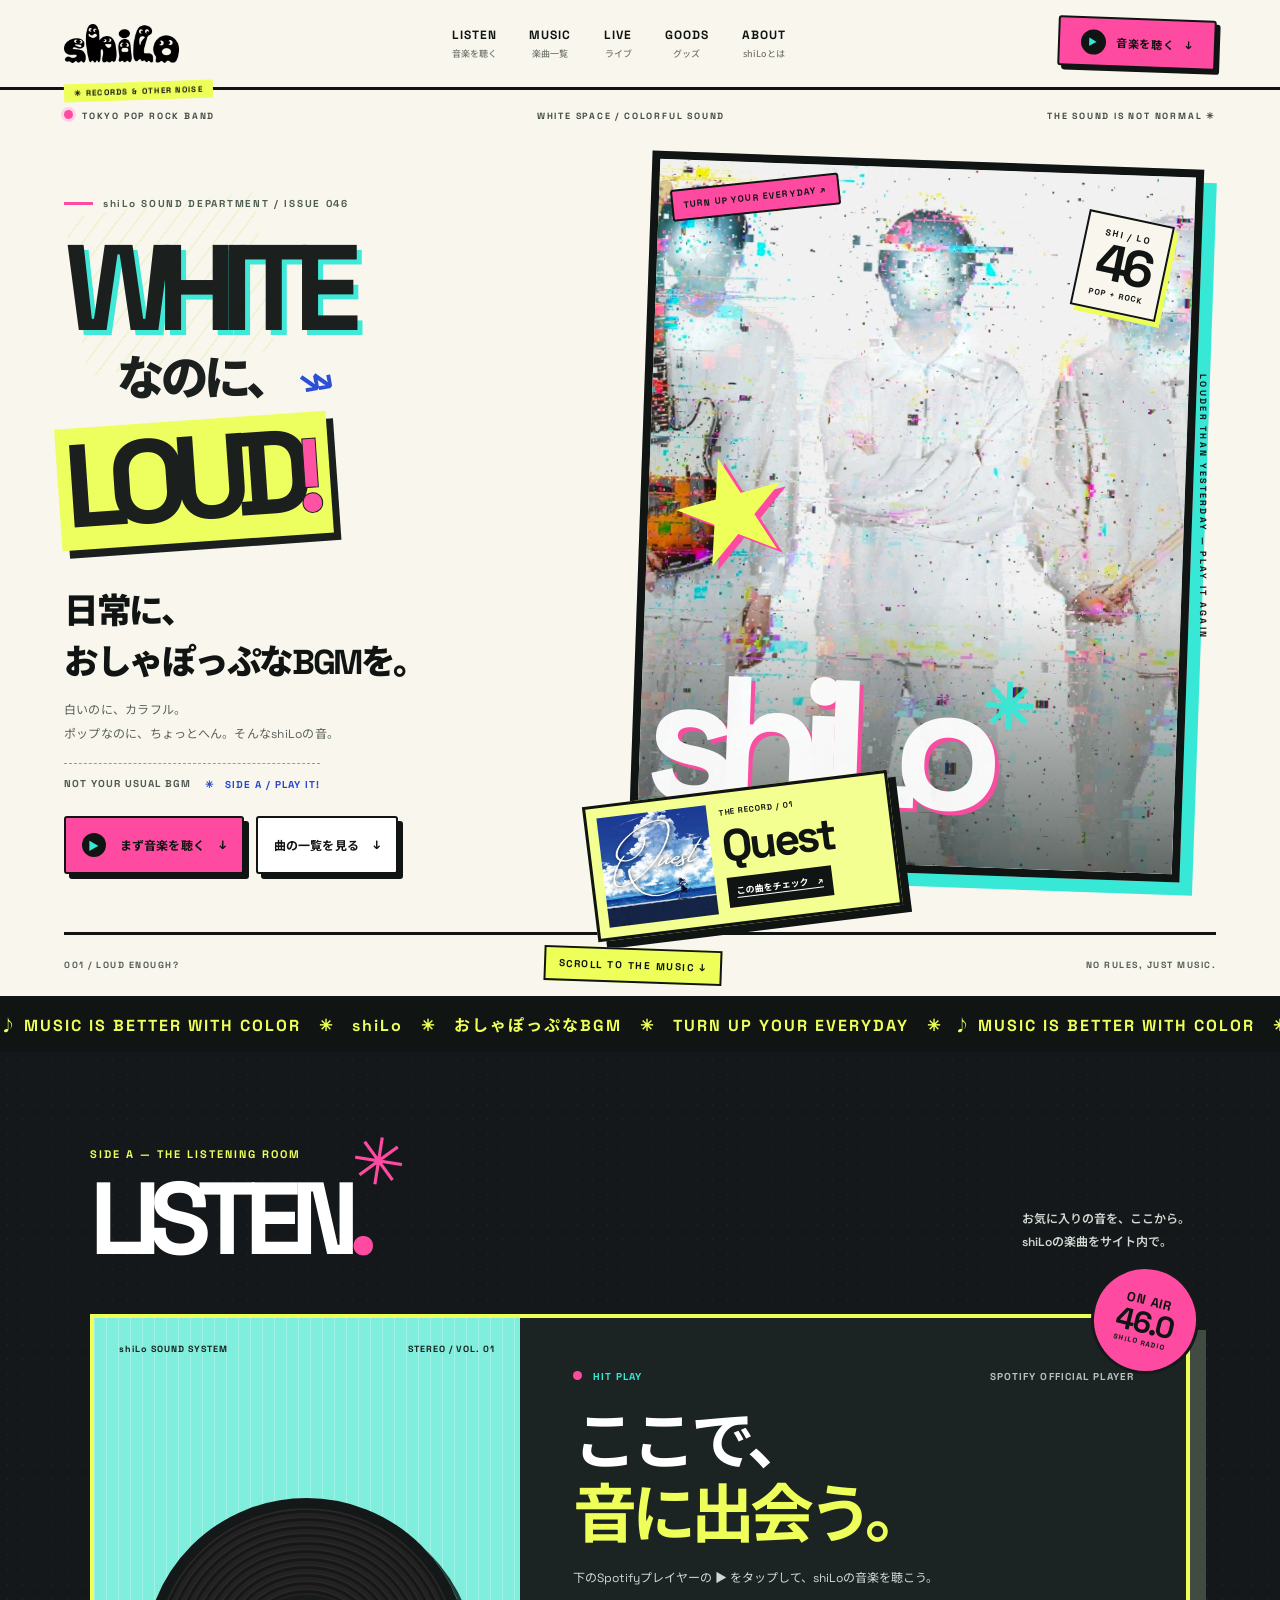
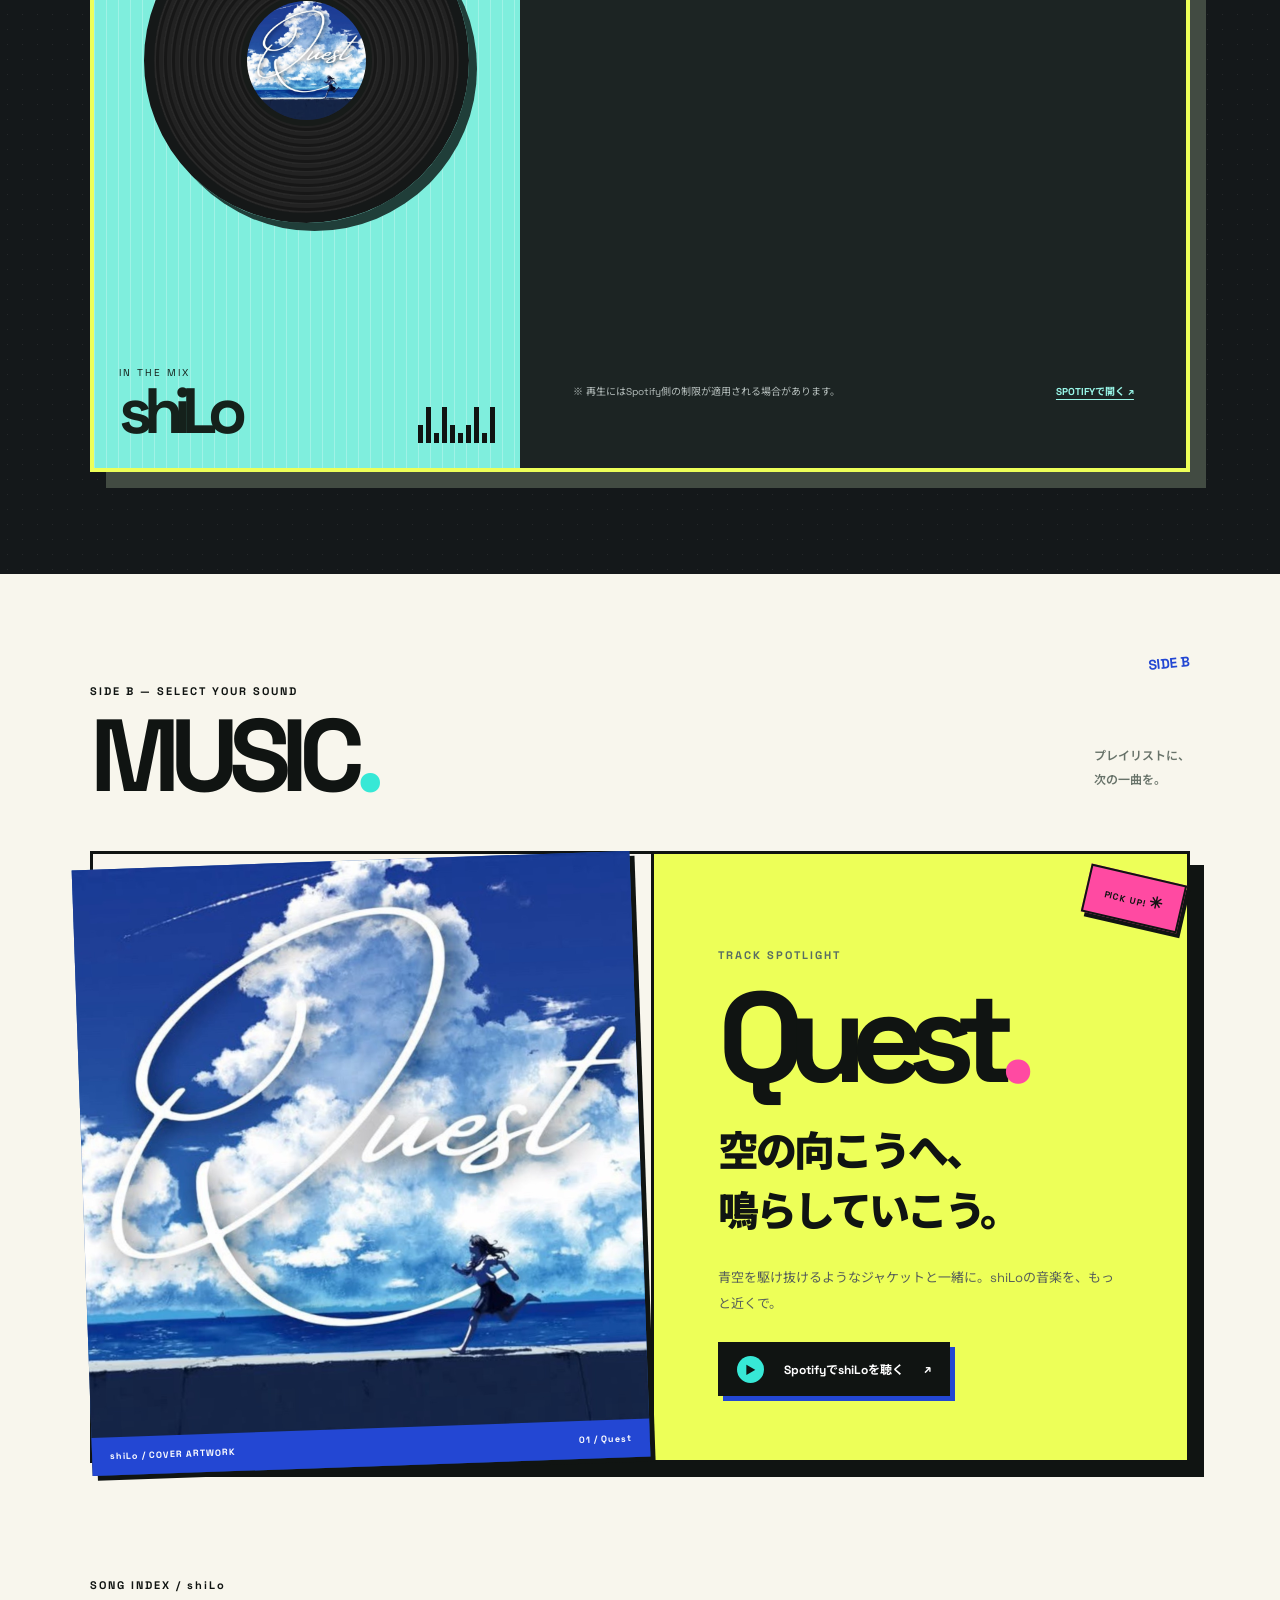
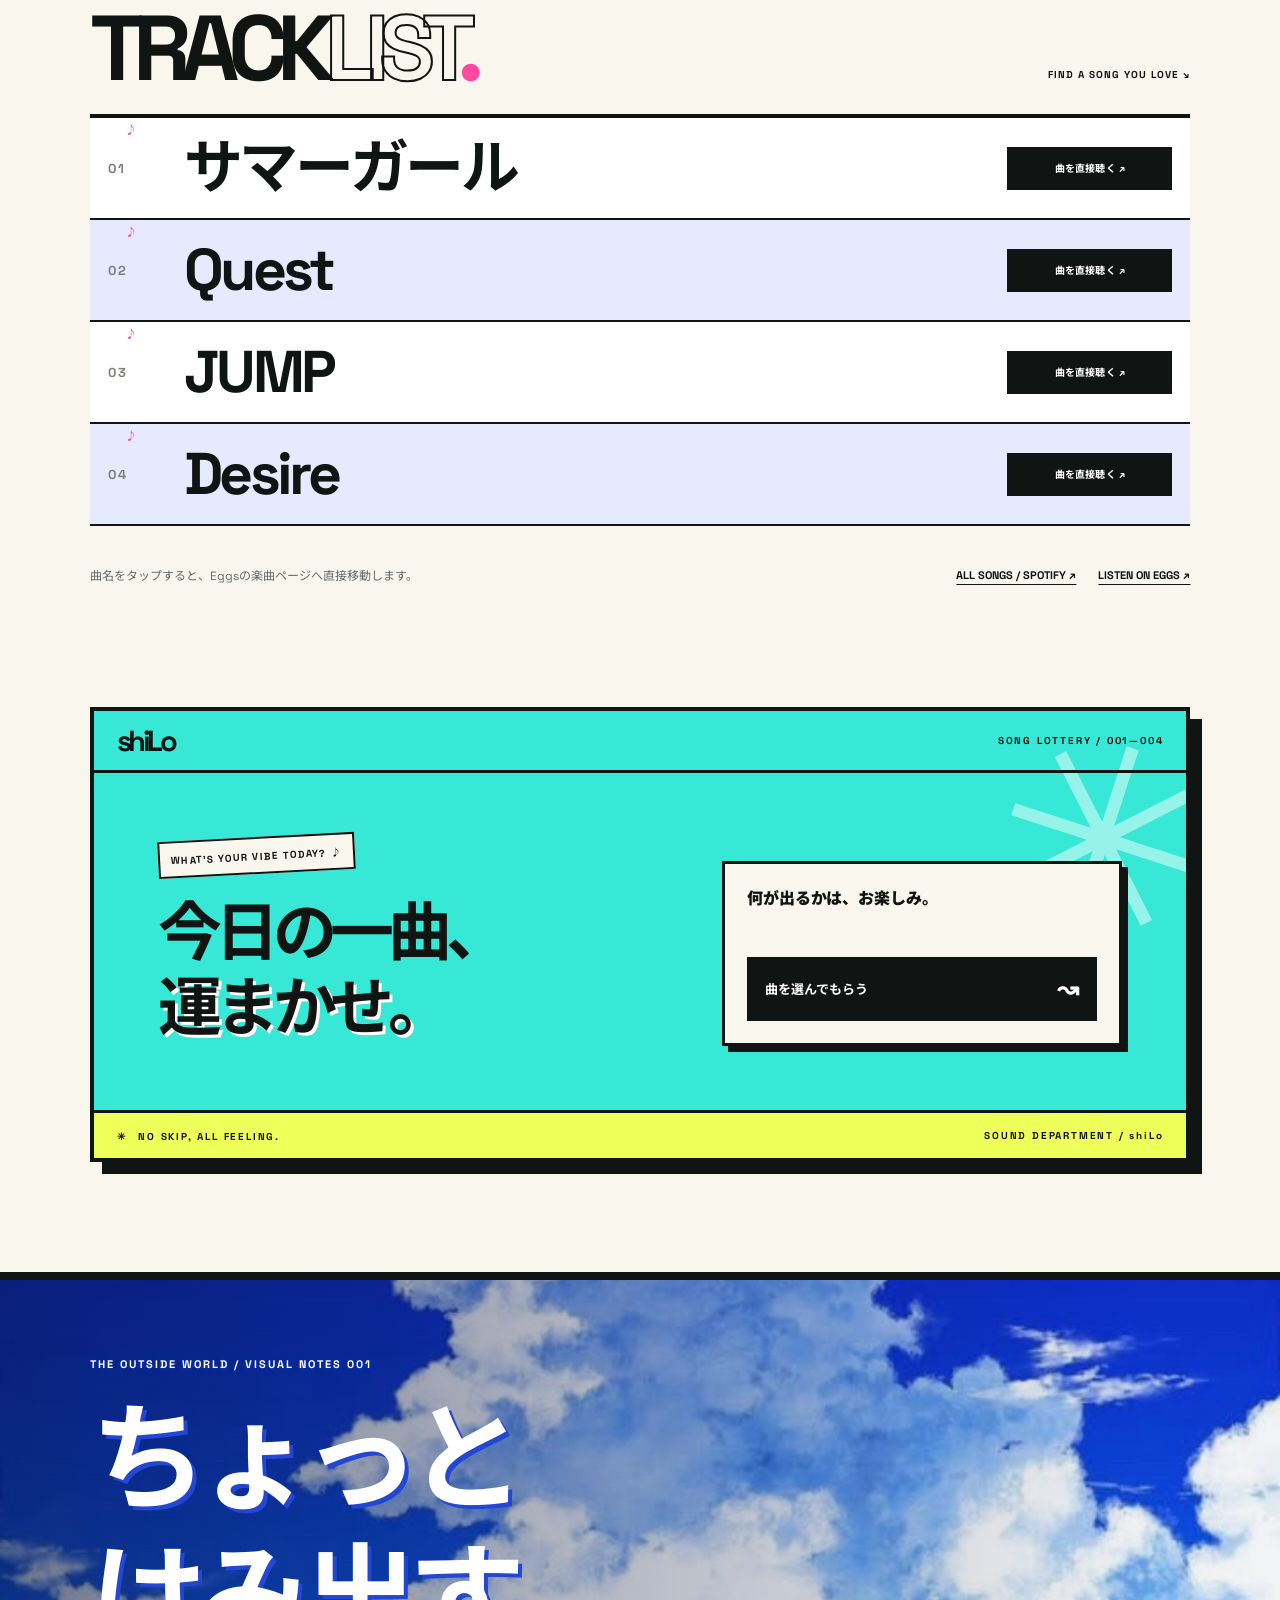
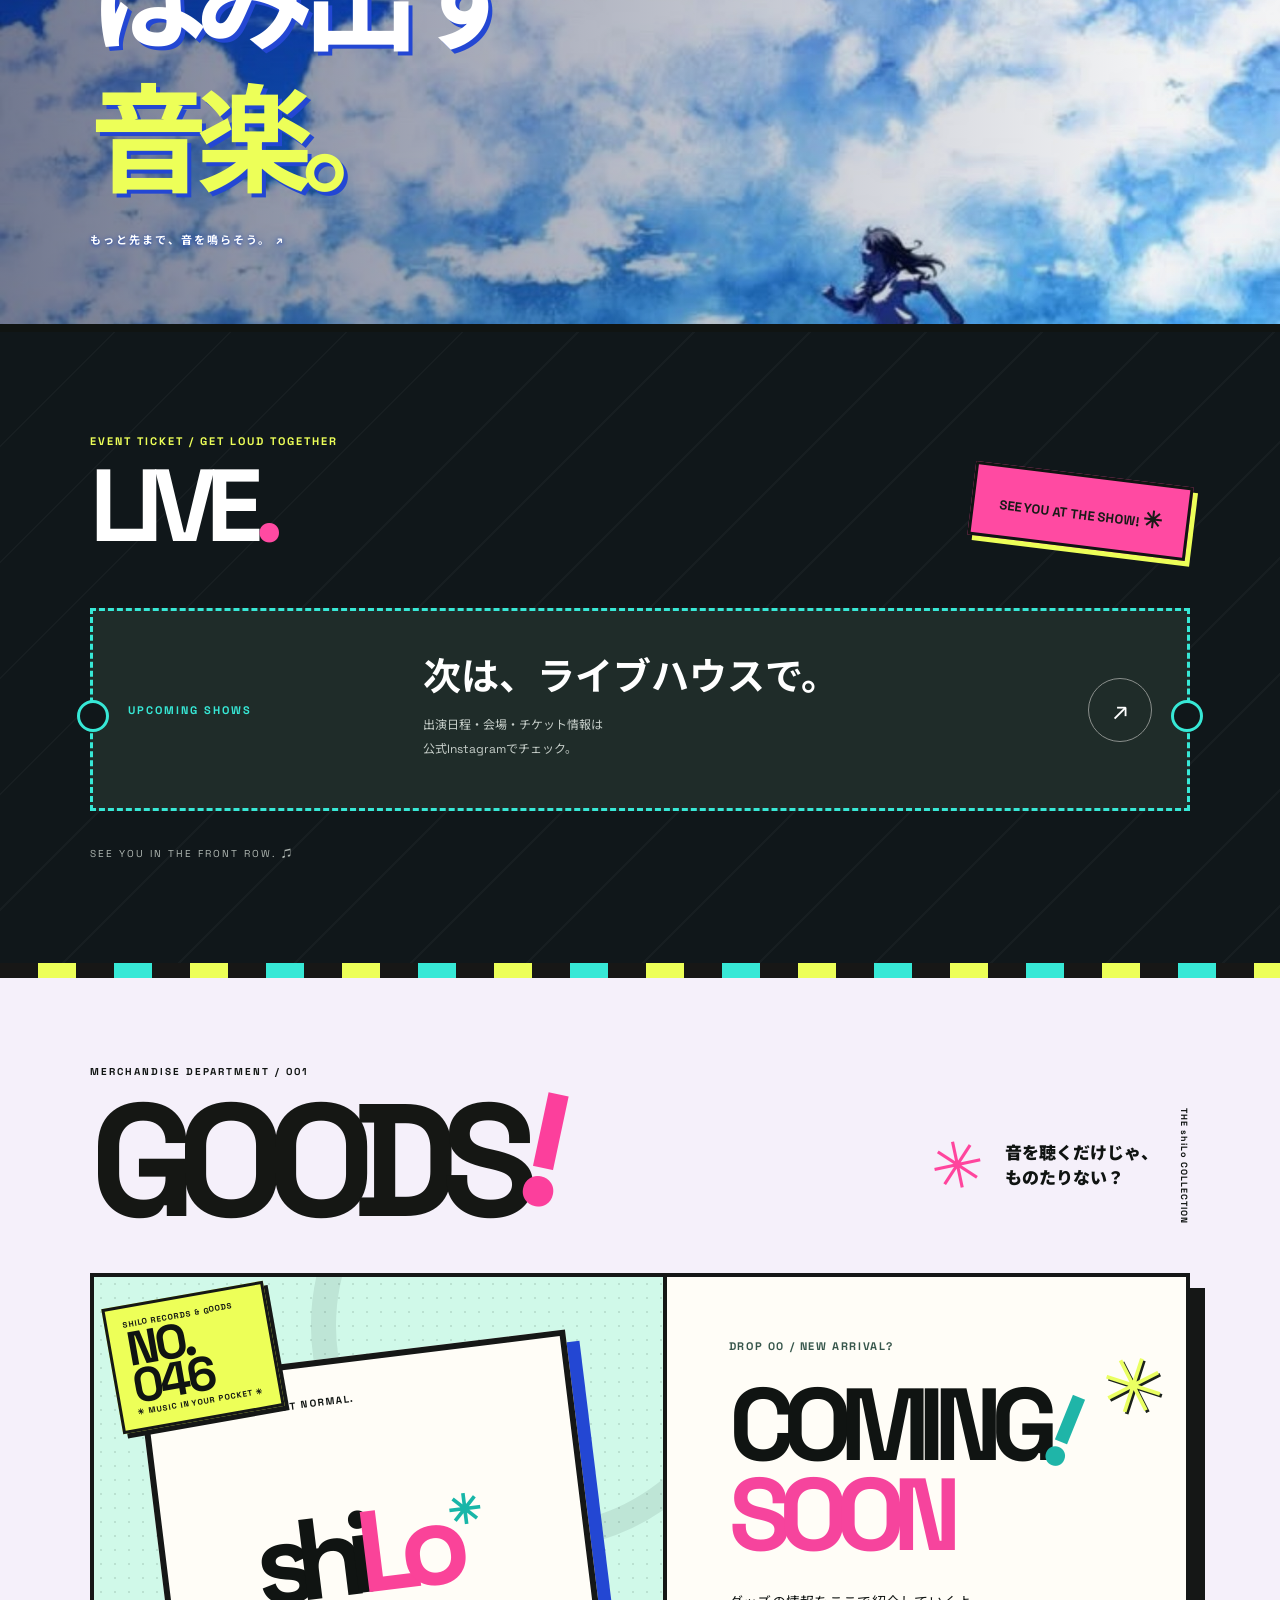
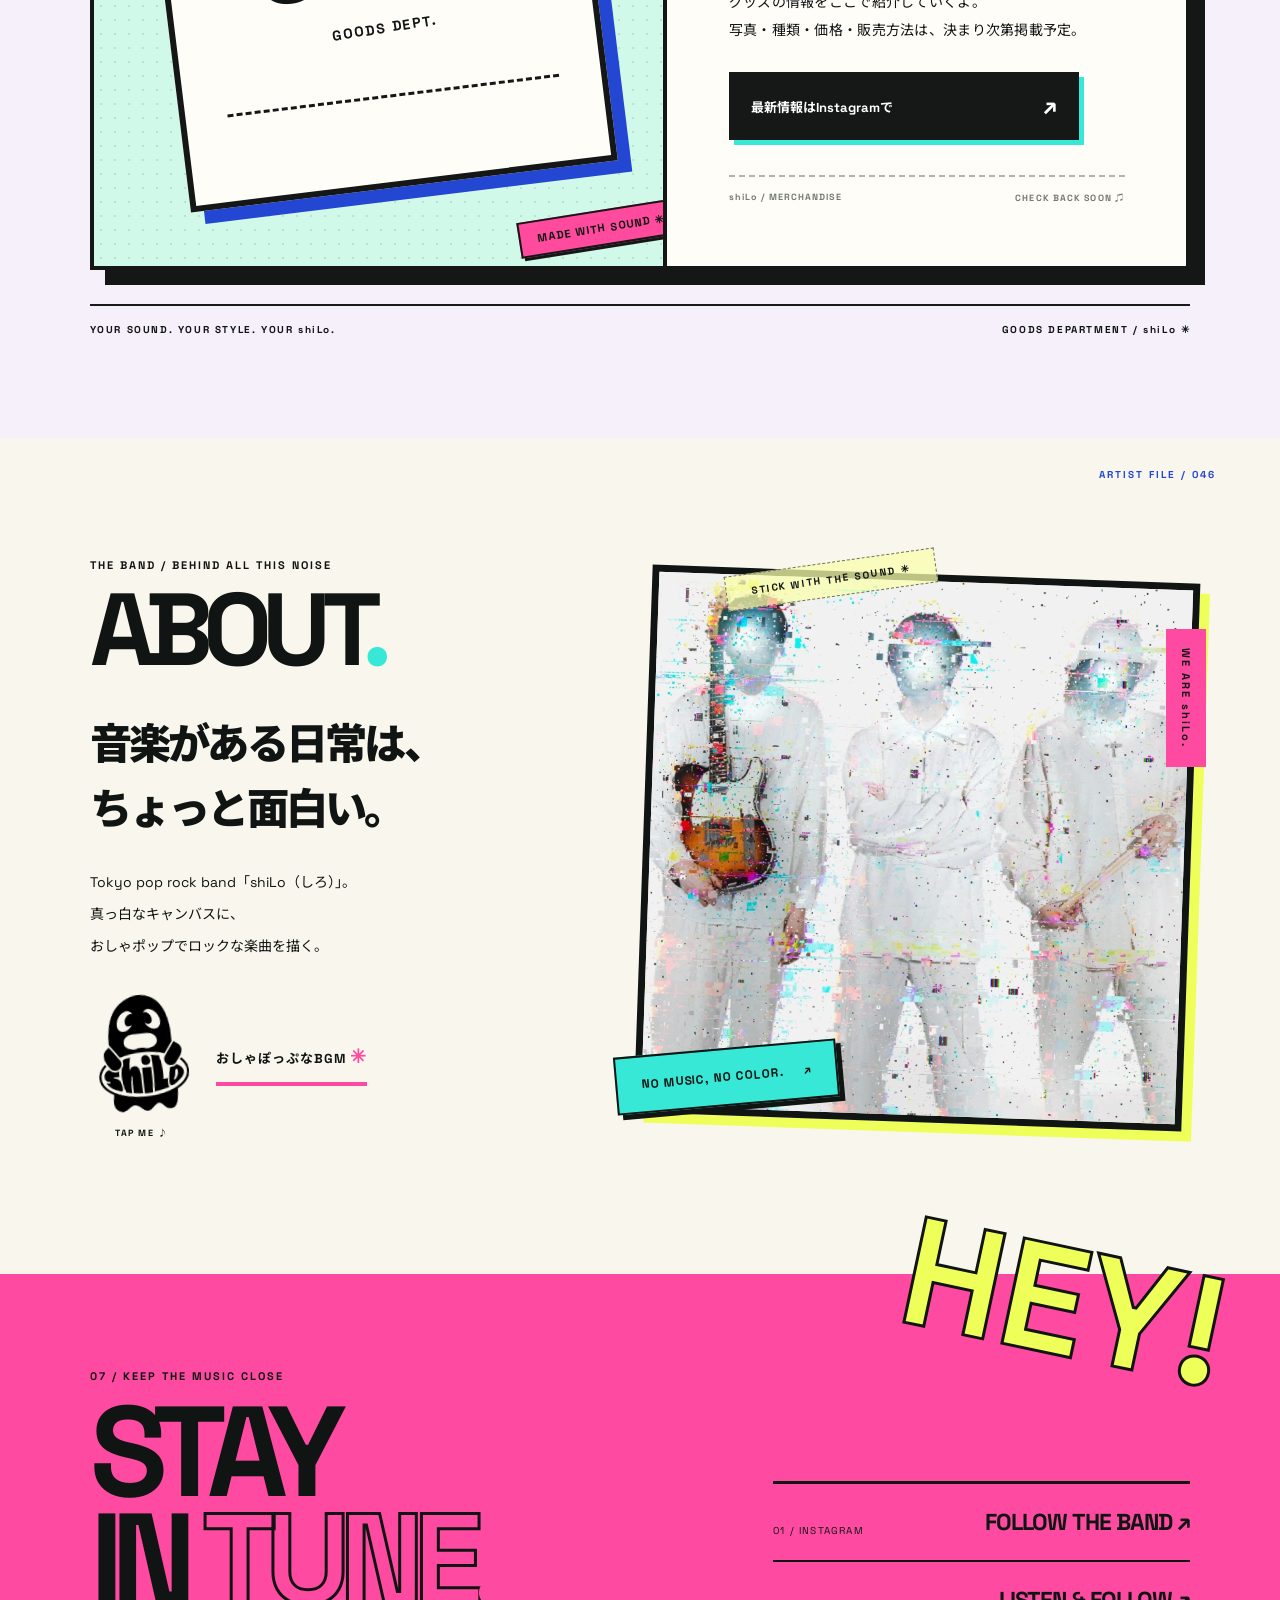
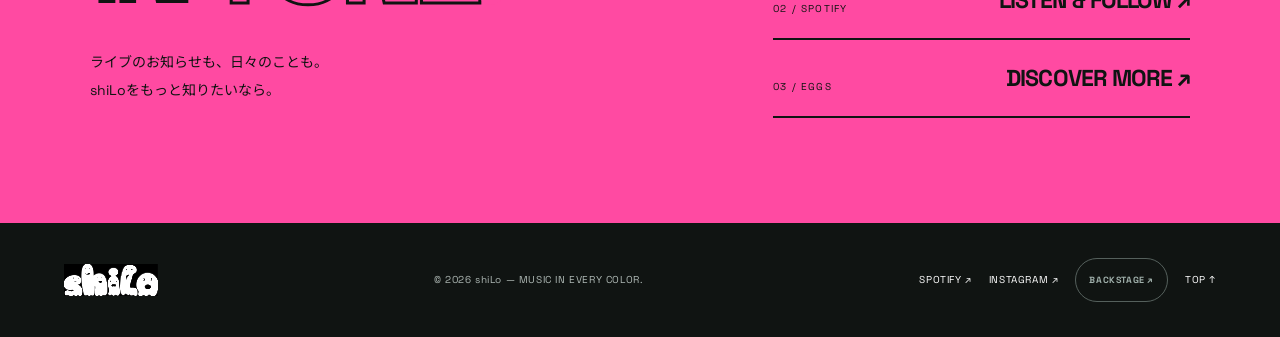
==== commit 0a2e68f4: "Open shiLo BACKSTAGE design preview without login while preserving protected API" ====
--- a/index.html
+++ b/index.html
@@ -184,9 +184,9 @@
 <footer>
   <a class="wordmark" href="#top" aria-label="ページの先頭へ戻る"><img src="./assets/shilo-logo.jpg" alt="shiLo" width="1536" height="520" loading="lazy"></a>
   <span>© <span id="year">2026</span> shiLo — MUSIC IN EVERY COLOR.</span>
-  <div class="footer-links"><a href="https://open.spotify.com/intl-ja/artist/6Cs1oVBWrpkgcyUJXxBZJs" target="_blank" rel="noopener noreferrer">SPOTIFY ↗</a><a href="https://www.instagram.com/shilo.46/" target="_blank" rel="noopener noreferrer">INSTAGRAM ↗</a><a class="staff-entry" href="./admin/" aria-label="shiLo 管理者ログイン">STAFF LOGIN ↗</a><a href="#top">TOP ↑</a></div>
+  <div class="footer-links"><a href="https://open.spotify.com/intl-ja/artist/6Cs1oVBWrpkgcyUJXxBZJs" target="_blank" rel="noopener noreferrer">SPOTIFY ↗</a><a href="https://www.instagram.com/shilo.46/" target="_blank" rel="noopener noreferrer">INSTAGRAM ↗</a><a class="staff-entry" href="./admin/" aria-label="shiLo 管理画面のデザインプレビューを開く">BACKSTAGE ↗</a><a href="#top">TOP ↑</a></div>
 </footer>
 <script src="./play.js?v=20261017-eggs-direct-2" defer></script>
-<script src="./goods.js?v=20261017-goods01" defer></script>
+<script src="./goods.js?v=20261017-live-api" defer></script>
 <script src="./content.js" defer></script>
 </body></html>
